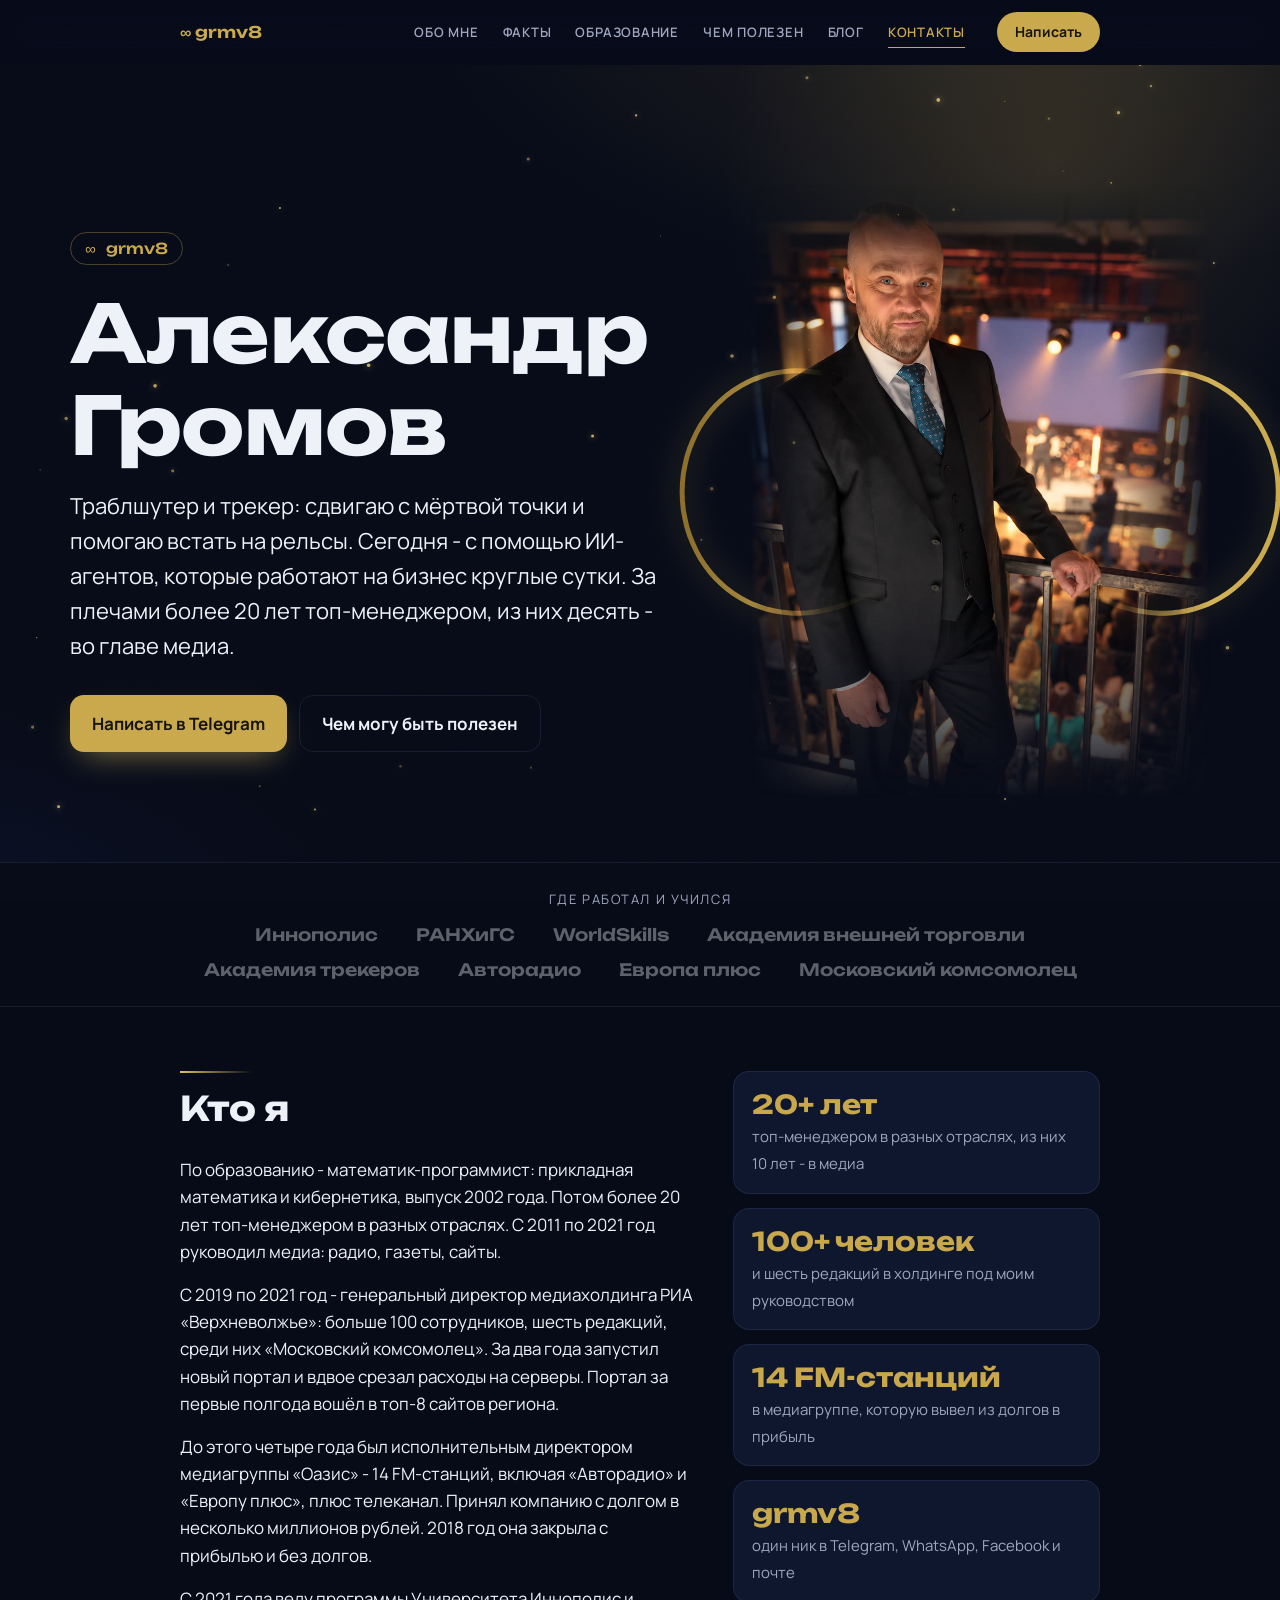
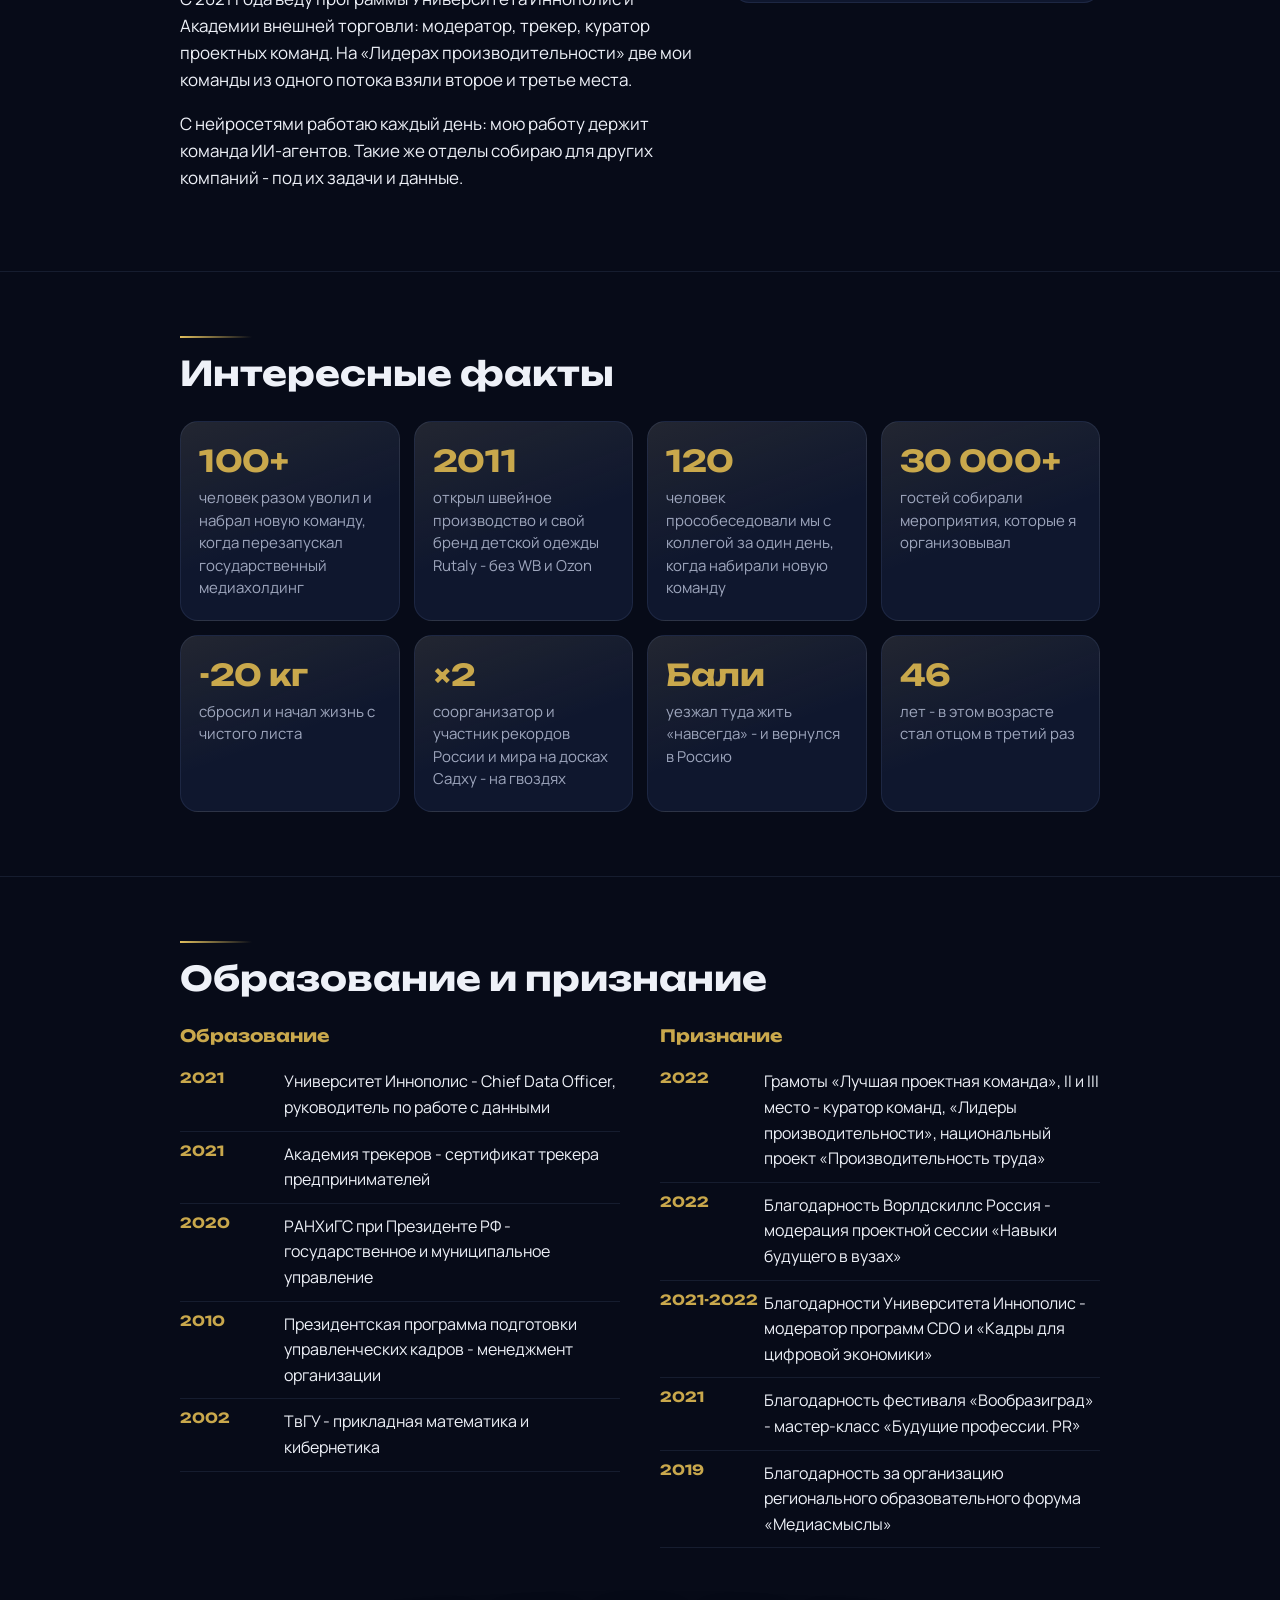
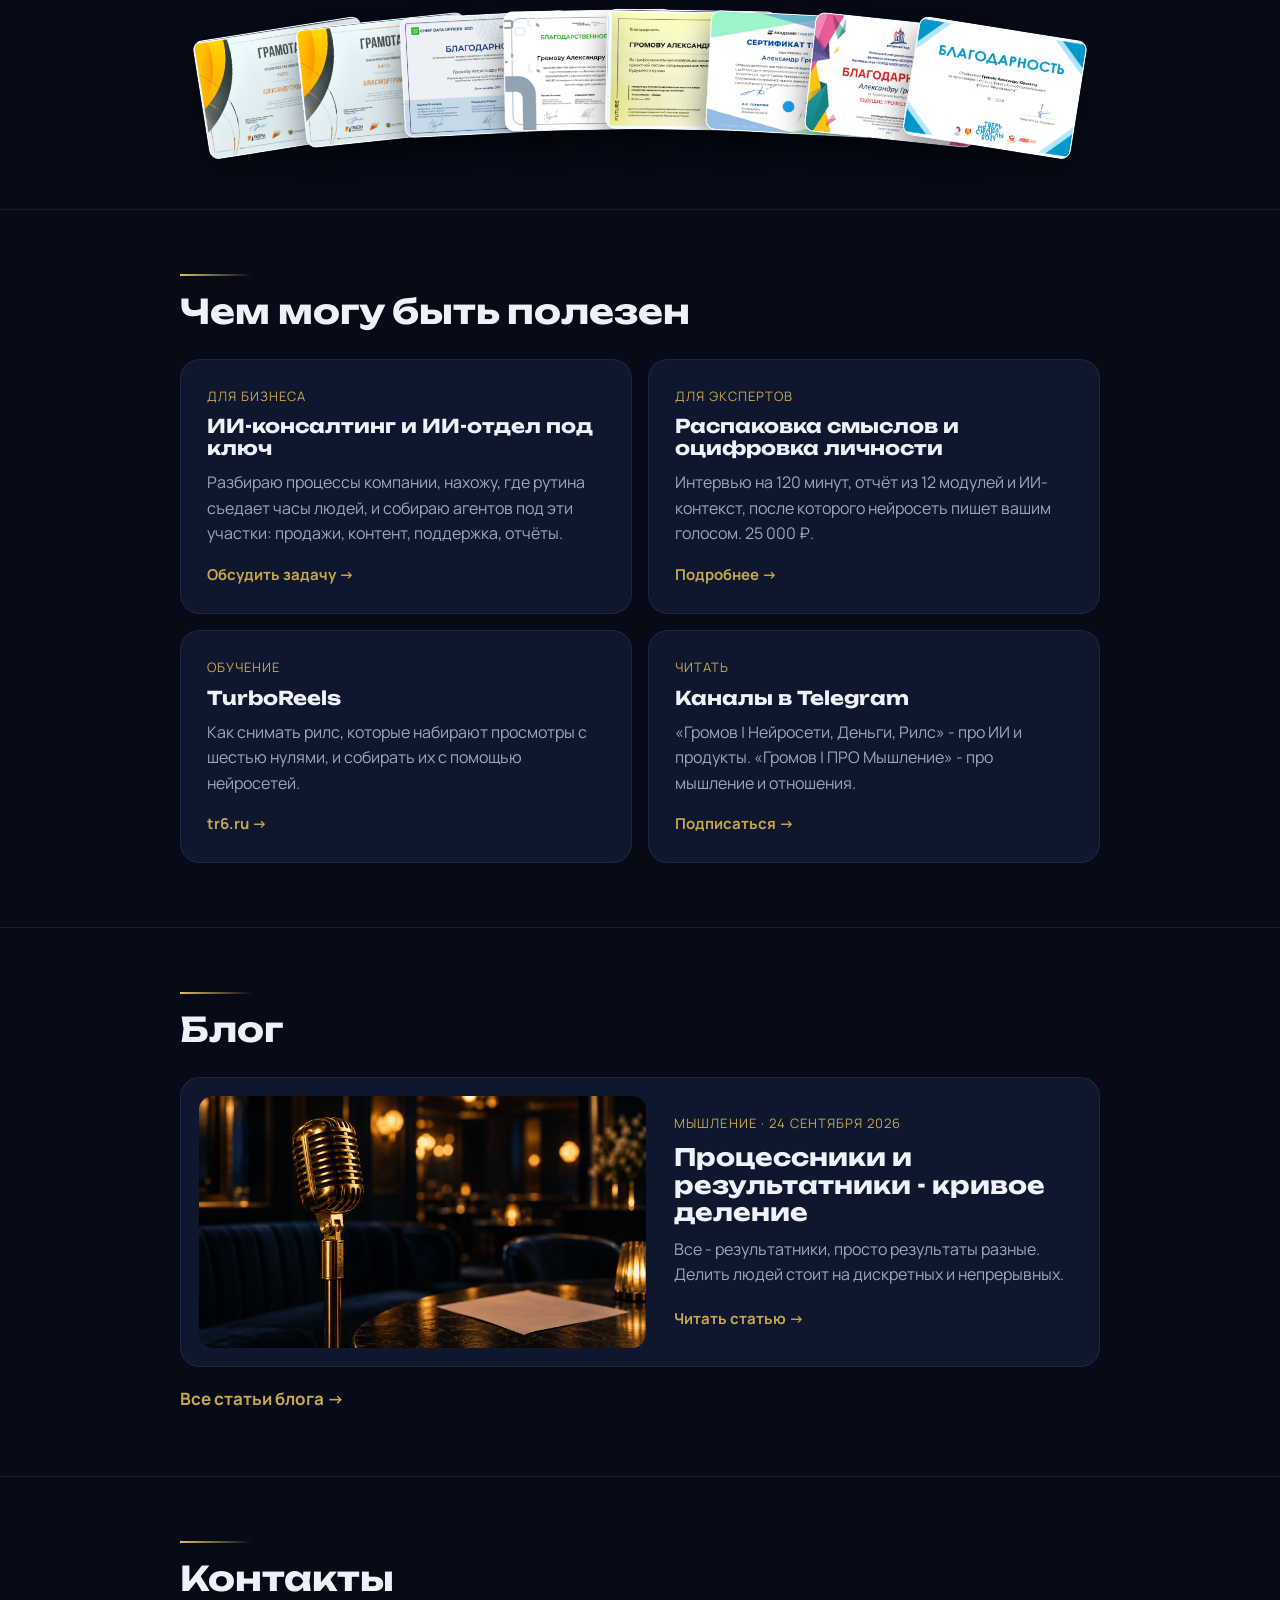
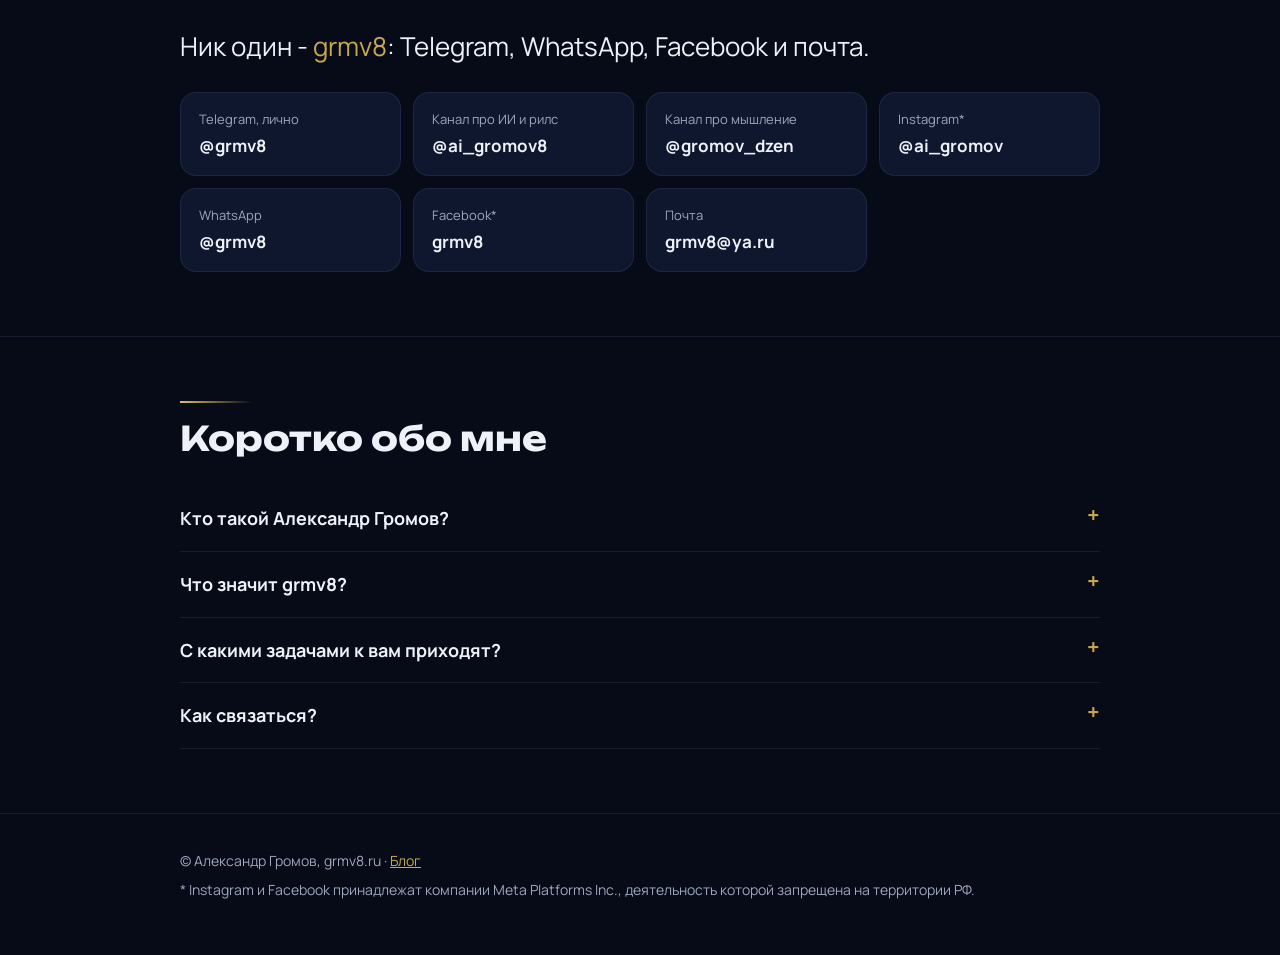
==== index.html @ 82ba5307 "Блог: статья датирована публикацией на сайте (24.09.2026), оригинал из Facebook 02.02.2022 - сноской" ====
<!DOCTYPE html>
<html lang="ru">
<head>
<meta charset="UTF-8">
<meta name="viewport" content="width=device-width, initial-scale=1, viewport-fit=cover">
<title>Александр Громов (grmv8) - внедрение ИИ в бизнес, нейросети, рилс</title>
<meta name="description" content="Александр Громов, ник grmv8 в Telegram, WhatsApp и Facebook. Экс-гендиректор медиахолдинга, более 20 лет топ-менеджером, сейчас внедряет ИИ-отделы в бизнес и учит экспертов продавать через нейросети и рилс.">
<link rel="canonical" href="https://grmv8.ru/">
<meta name="robots" content="index, follow">

<meta property="og:type" content="profile">
<meta property="og:url" content="https://grmv8.ru/">
<meta property="og:title" content="Александр Громов - grmv8">
<meta property="og:description" content="Внедряю ИИ в бизнес. Более 20 лет топ-менеджером, 10 лет во главе медиа. Ник grmv8 - в Telegram, WhatsApp и Facebook.">
<meta property="og:image" content="https://grmv8.ru/og.png">
<meta property="og:image:width" content="1200">
<meta property="og:image:height" content="630">
<meta property="og:locale" content="ru_RU">
<meta property="profile:first_name" content="Александр">
<meta property="profile:last_name" content="Громов">
<meta property="profile:username" content="grmv8">
<meta name="twitter:card" content="summary_large_image">

<link rel="icon" type="image/svg+xml" href="data:image/svg+xml;charset=utf-8,%3Csvg xmlns='http://www.w3.org/2000/svg' viewBox='0 0 100 100'%3E%3Cstyle%3E@keyframes rot { 0%25, 20%25 { transform: rotate(0deg); } 40%25, 70%25 { transform: rotate(90deg); } 90%25, 100%25 { transform: rotate(0deg); } } .sym { font-family: sans-serif; font-size: 80px; font-weight: bold; fill: %23c9a84c; transform-origin: 50px 50px; animation: rot 4s infinite ease-in-out; }%3C/style%3E%3Crect width='100' height='100' fill='%230b1224' rx='20'/%3E%3Ctext x='50' y='76' text-anchor='middle' class='sym'%3E∞%3C/text%3E%3C/svg%3E">

<link rel="preconnect" href="https://fonts.googleapis.com">
<link rel="preconnect" href="https://fonts.gstatic.com" crossorigin>
<link href="https://fonts.googleapis.com/css2?family=Manrope:wght@400;500;700&family=Unbounded:wght@500;700&display=swap" rel="stylesheet">

<script type="application/ld+json">
{
  "@context": "https://schema.org",
  "@graph": [
    {
      "@type": "Person",
      "@id": "https://grmv8.ru/#person",
      "name": "Александр Громов",
      "givenName": "Александр",
      "familyName": "Громов",
      "additionalName": "Юрьевич",
      "alternateName": ["grmv8", "Громов Александр Юрьевич"],
      "url": "https://grmv8.ru/",
      "image": "https://grmv8.ru/photo.jpg",
      "email": "mailto:grmv8@ya.ru",
      "jobTitle": "Траблшутер, трекер, консультант по внедрению ИИ в бизнес",
      "description": "Бывший генеральный директор медиахолдинга РИА «Верхневолжье», более 20 лет топ-менеджером, с 2011 по 2021 год руководил медиа. Внедряет ИИ-отделы в бизнес, учит экспертов продавать через нейросети и рилс.",
      "alumniOf": [
        {"@type": "CollegeOrUniversity", "name": "ТвГУ"},
        {"@type": "CollegeOrUniversity", "name": "РАНХиГС при Президенте РФ"},
        {"@type": "CollegeOrUniversity", "name": "Университет Иннополис"}
      ],
      "award": [
        "Лучшая проектная команда, II место, «Лидеры производительности», 2022",
        "Лучшая проектная команда, III место, «Лидеры производительности», 2022",
        "Благодарности Университета Иннополис, CDO и «Кадры для цифровой экономики», 2021-2022",
        "Благодарность Ворлдскиллс Россия, 2022"
      ],
      "knowsAbout": ["искусственный интеллект", "ИИ-агенты", "внедрение ИИ в бизнес", "маркетинг", "рилс", "монетизация медиа", "профайлинг"],
      "sameAs": [
        "https://t.me/grmv8",
        "https://wa.me/qr/2PC434GC3PRFO1",
        "https://www.facebook.com/grmv8",
        "https://t.me/ai_gromov8",
        "https://t.me/gromov_dzen",
        "https://www.instagram.com/ai_gromov/",
        "https://tr6.ru/"
      ]
    },
    {
      "@type": "WebSite",
      "@id": "https://grmv8.ru/#site",
      "url": "https://grmv8.ru/",
      "name": "grmv8 - Александр Громов",
      "inLanguage": "ru",
      "publisher": {"@id": "https://grmv8.ru/#person"}
    },
    {
      "@type": "FAQPage",
      "mainEntity": [
        {
          "@type": "Question",
          "name": "Кто такой Александр Громов?",
          "acceptedAnswer": {
            "@type": "Answer",
            "text": "Александр Юрьевич Громов - математик-программист и управленец. В 2019-2021 годах генеральный директор медиахолдинга РИА «Верхневолжье» (более 100 сотрудников, шесть редакций, включая «Московский комсомолец»), до этого исполнительный директор медиагруппы «Оазис» (14 FM-станций). С 2021 года ведёт программы Университета Иннополис и Академии внешней торговли. Сейчас внедряет ИИ в бизнес."
          }
        },
        {
          "@type": "Question",
          "name": "Что значит grmv8?",
          "acceptedAnswer": {
            "@type": "Answer",
            "text": "Это мой ник: «Громов» без гласных и восьмёрка. Положите её набок - получится знак бесконечности. Под этим ником я в Telegram, WhatsApp и Facebook*, почта - grmv8@ya.ru."
          }
        },
        {
          "@type": "Question",
          "name": "С какими задачами к вам приходят?",
          "acceptedAnswer": {
            "@type": "Answer",
            "text": "Бизнес - когда нужно снять рутину с людей: ответы клиентам, контент, отчёты, первичные продажи. Эксперты - когда нужно понять, что и кому продавать, и научить нейросеть писать их голосом."
          }
        },
        {
          "@type": "Question",
          "name": "Как связаться?",
          "acceptedAnswer": {
            "@type": "Answer",
            "text": "Проще всего написать в Telegram: t.me/grmv8."
          }
        }
      ]
    }
  ]
}
</script>

<style>
:root{
  --ink:#070b18; --ink2:#0b1224; --card:#0f172e; --line:rgba(150,170,230,.11);
  --gold:#c9a84c; --gold2:#e0bf5e; --text:#eef1f8; --muted:#9ea6bd;
}
*{box-sizing:border-box}
html{scroll-behavior:smooth}
body{margin:0;background:var(--ink);color:var(--text);font:400 17px/1.6 Manrope,system-ui,sans-serif;-webkit-font-smoothing:antialiased}
a{color:inherit}
.wrap{max-width:960px;margin:0 auto;padding:0 20px}
h1,h2,h3{font-family:Unbounded,Manrope,sans-serif;font-weight:700;line-height:1.15;margin:0}
.muted{color:var(--muted)}
.gold{color:var(--gold)}

/* hero */
.hero{padding:clamp(56px,10vw,120px) 0 64px;background:radial-gradient(1000px 500px at 80% -10%,rgba(201,168,76,.14),transparent 60%),radial-gradient(800px 400px at -10% 110%,rgba(50,80,200,.10),transparent 60%)}
.nick{display:inline-flex;align-items:center;gap:10px;font:500 15px Unbounded,sans-serif;color:var(--gold);border:1px solid rgba(201,168,76,.35);border-radius:999px;padding:6px 14px}
.nick .inf{display:inline-block;animation:rot 5s infinite ease-in-out}
@keyframes rot{0%,25%{transform:rotate(0)}45%,75%{transform:rotate(90deg)}95%,100%{transform:rotate(0)}}
.who{display:flex;align-items:center;gap:28px;margin:22px 0 18px}
.who img{width:132px;height:132px;border-radius:50%;object-fit:cover;border:3px solid rgba(201,168,76,.55);flex:none}
.who h1{margin:0!important}
@media (max-width:720px){.who{gap:16px}.who img{width:84px;height:84px}}
.hero h1{font-size:clamp(40px,7vw,80px);margin:22px 0 18px;letter-spacing:-.01em}
.lead{font-size:clamp(18px,2.4vw,22px);max-width:640px;margin:0 0 30px}
.btns{display:flex;flex-wrap:wrap;gap:12px}
.btn{display:inline-flex;align-items:center;gap:8px;padding:14px 22px;border-radius:14px;font-weight:700;text-decoration:none;transition:.2s}
.btn-gold{background:var(--gold);color:#16130a}
.btn-gold:hover{background:var(--gold2)}
.btn-line{border:1px solid var(--line);color:var(--text)}
.btn-line:hover{border-color:var(--gold);color:var(--gold)}

section{padding:64px 0;border-top:1px solid var(--line)}
section h2{font-size:clamp(24px,3.6vw,34px);margin-bottom:28px}

/* bio */
.bio{display:grid;grid-template-columns:1.4fr 1fr;gap:40px;align-items:start}
.bio p{margin:0 0 16px}
.facts{list-style:none;margin:0;padding:0;display:grid;gap:14px}
.facts li{background:var(--card);border:1px solid var(--line);border-radius:16px;padding:16px 18px}
.facts i{font-style:normal}
.facts b{display:block;font:700 26px Unbounded,sans-serif;color:var(--gold);margin-bottom:2px}
.facts span{color:var(--muted);font-size:15px}

/* directions */
.grid{display:grid;grid-template-columns:repeat(2,1fr);gap:16px}
.card{display:flex;flex-direction:column;background:var(--card);border:1px solid var(--line);border-radius:20px;padding:26px;text-decoration:none;transition:.2s}
a.card:hover{border-color:rgba(201,168,76,.55);transform:translateY(-2px)}
.card h3{font-size:19px;margin-bottom:10px}
.card p{margin:0 0 16px;color:var(--muted);font-size:16px}
.card .go{margin-top:auto;color:var(--gold);font-weight:700;font-size:15px}
.tag{font-size:13px;color:var(--gold);text-transform:uppercase;letter-spacing:.08em;margin-bottom:10px}

/* fun facts */
.fgrid{display:grid;grid-template-columns:repeat(4,1fr);gap:14px}
.fact{background:linear-gradient(160deg,rgba(201,168,76,.10),rgba(201,168,76,0) 55%),var(--card);border:1px solid var(--line);border-radius:18px;padding:20px 18px;transition:.25s}
.fact:hover{border-color:rgba(201,168,76,.55);transform:translateY(-3px)}
.fact b{display:block;font:700 30px Unbounded,sans-serif;color:var(--gold);margin-bottom:8px;letter-spacing:-.01em}
.fact i{font-style:normal}
.fact p{margin:0;color:var(--muted);font-size:15px;line-height:1.5}
@media (max-width:980px){.fgrid{grid-template-columns:repeat(2,1fr)}}
@media (max-width:480px){.fgrid{grid-template-columns:1fr}}

/* education */
.edu{display:grid;grid-template-columns:1fr 1fr;gap:40px}
.sub{font-size:17px;color:var(--gold);margin-bottom:14px}
.timeline{list-style:none;margin:0;padding:0}
.timeline li{padding:10px 0 10px 104px;position:relative;border-bottom:1px solid var(--line);font-size:16px}
.timeline b{position:absolute;left:0;top:10px;color:var(--gold);font:700 14px Unbounded,sans-serif}
.certs{display:grid;grid-template-columns:repeat(4,1fr);gap:12px;margin-top:36px}
.certs img{width:100%;aspect-ratio:1.414;object-fit:cover;border-radius:10px;border:1px solid var(--line);display:block;background:#fff;transition:.2s}
.certs a:hover img{border-color:var(--gold);transform:translateY(-2px)}
@media (max-width:720px){.edu{grid-template-columns:1fr;gap:28px}.certs{grid-template-columns:repeat(2,1fr)}}

/* blog teaser */
.post-teaser{display:grid!important;grid-template-columns:minmax(0,1.1fr) 1fr;gap:28px;align-items:center;padding:18px!important}
.post-teaser img{width:100%;height:auto;aspect-ratio:16/9;object-fit:cover;border-radius:14px;display:block}
.post-teaser h3{font-size:clamp(19px,2.4vw,24px)}
.blog-all{margin:18px 0 0}
.blog-all a{color:var(--gold);font-weight:700;text-decoration:none}
@media (max-width:720px){.post-teaser{grid-template-columns:1fr;gap:16px}}

/* contacts */
.contacts{display:grid;grid-template-columns:repeat(auto-fit,minmax(210px,1fr));gap:12px}
.contact{display:flex;flex-direction:column;gap:2px;background:var(--card);border:1px solid var(--line);border-radius:16px;padding:16px 18px;text-decoration:none;transition:.2s}
.contact:hover{border-color:var(--gold)}
.contact small{color:var(--muted);font-size:13px}
.contact strong{font-size:17px}
.one-nick{font-size:clamp(20px,3vw,26px);margin:0 0 24px}

/* faq */
details{border-bottom:1px solid var(--line);padding:18px 0}
summary{cursor:pointer;font-weight:700;font-size:18px;list-style:none}
summary::-webkit-details-marker{display:none}
summary::after{content:"+";float:right;color:var(--gold);font-size:22px;line-height:1}
details[open] summary::after{content:"-"}
details p{margin:12px 0 0;color:var(--muted)}

footer{padding:36px 0 48px;border-top:1px solid var(--line);color:var(--muted);font-size:14px}
footer p{margin:0 0 6px}

@media (max-width:720px){
  .bio,.grid{grid-template-columns:1fr}
  body{font-size:16px}
}

/* hero sign */
.hero{position:relative;overflow:hidden}
.hero .wrap{position:relative;z-index:1}
.hero-grid{max-width:1180px;display:grid;grid-template-columns:1fr minmax(0,460px);gap:40px;align-items:center}
.pic{position:relative}
.pic img{position:relative;z-index:1;display:block;width:100%;height:auto;-webkit-mask-image:linear-gradient(to right,transparent 0,#000 16%,#000 80%,transparent 100%),linear-gradient(to bottom,transparent 0,#000 16%,#000 66%,transparent 100%);-webkit-mask-composite:source-in;mask-image:linear-gradient(to right,transparent 0,#000 16%,#000 80%,transparent 100%),linear-gradient(to bottom,transparent 0,#000 16%,#000 66%,transparent 100%);mask-composite:intersect}
.sign{position:absolute;left:-22%;top:50%;transform:translateY(-50%);width:144%;z-index:0;pointer-events:none}
.sign .base{fill:none;stroke:rgba(201,168,76,.12);stroke-width:2}
.sign .draw{fill:none;stroke:url(#g);stroke-width:3;stroke-linecap:round;stroke-dasharray:1;stroke-dashoffset:1;animation:draw 3.2s .3s cubic-bezier(.6,0,.2,1) forwards;filter:drop-shadow(0 0 10px rgba(224,191,94,.45))}
.sign .dot{fill:#fff3c4;filter:drop-shadow(0 0 8px #e0bf5e)}
@keyframes draw{to{stroke-dashoffset:0}}
.hero .lead,.who{max-width:600px}
@media (max-width:980px){.hero-grid{grid-template-columns:1fr}.pic{order:-1;max-width:420px;width:100%;margin:0 auto -30px}.sign{left:-8%;width:116%}}

/* organisations strip */
.orgs{border-top:1px solid var(--line);padding:26px 0}
.orgs .wrap{display:flex;flex-wrap:wrap;align-items:center;justify-content:center;gap:14px 38px}
.orgs small{width:100%;text-align:center;color:var(--muted);font-size:13px;letter-spacing:.12em;text-transform:uppercase}
.orgs span{font:600 clamp(14px,1.8vw,17px) Unbounded,sans-serif;color:rgba(236,236,242,.38);transition:.3s;white-space:nowrap}
.orgs span:hover{color:var(--gold)}

/* reveal on scroll */
.rv{opacity:0;transform:translateY(24px);transition:opacity .8s ease,transform .8s ease}
.rv.on{opacity:1;transform:none}

/* certificates fan */
.certs{display:flex!important;justify-content:center;padding:30px 0 10px;flex-wrap:nowrap}
.certs a{flex:0 0 170px;margin-left:-80px;transform:rotate(var(--rot)) translateY(var(--dy));transition:transform .35s ease,margin .35s ease;box-shadow:0 14px 30px rgba(0,0,0,.45);border-radius:10px;position:relative}
.certs a:first-child{margin-left:0}
.certs:hover a{margin-left:-60px}
.certs:hover a:first-child{margin-left:0}
.certs a:hover{transform:rotate(0) translateY(-18px) scale(1.12);z-index:5}
.certs a:hover img{transform:none}
@media (max-width:980px){.certs{flex-wrap:wrap!important;gap:12px}.certs a,.certs a:first-child,.certs:hover a{flex:0 0 calc(50% - 6px);margin:0;transform:none}}
.lb{position:fixed;inset:0;background:rgba(4,6,14,.92);display:flex;align-items:center;justify-content:center;z-index:50;padding:20px;cursor:zoom-out}
.lb img{max-width:100%;max-height:90vh;border-radius:8px;box-shadow:0 20px 60px rgba(0,0,0,.6)}

@media (prefers-reduced-motion:reduce){.sign .draw{animation:none;stroke-dashoffset:0}.rv{opacity:1;transform:none;transition:none}.sign .dot{display:none}}
/* top navigation */
.topbar{position:sticky;top:0;z-index:50;background:rgba(7,11,24,.72);backdrop-filter:blur(14px) saturate(140%);-webkit-backdrop-filter:blur(14px) saturate(140%);border-bottom:1px solid transparent;transition:background .3s,border-color .3s}
.topbar.solid{background:rgba(7,11,24,.9);border-bottom-color:var(--line)}
.topbar .wrap{display:flex;align-items:center;gap:22px;min-height:64px}
.tlogo{font:600 16px Unbounded,sans-serif;color:var(--gold);text-decoration:none;white-space:nowrap}
.tlogo span{display:inline-block;transition:transform .6s}
.tlogo:hover span{transform:rotate(180deg)}
.tnav{display:flex;gap:4px;margin-left:auto}
.tnav a{position:relative;padding:8px 10px;font-size:13px;font-weight:600;letter-spacing:.06em;text-transform:uppercase;text-decoration:none;color:var(--muted);transition:color .2s}
.tnav a::after{content:"";position:absolute;left:10px;right:10px;bottom:2px;height:1px;background:var(--gold);transform:scaleX(0);transform-origin:0 50%;transition:transform .35s}
.tnav a:hover,.tnav a.on{color:var(--gold)}
.tnav a:hover::after,.tnav a.on::after{transform:scaleX(1)}
.tcta{padding:9px 18px;border-radius:999px;background:var(--gold);color:#16130a;font-weight:700;font-size:14px;text-decoration:none;white-space:nowrap;transition:background .2s}
.tcta:hover{background:var(--gold2)}
.burger{display:none;width:44px;height:44px;margin-right:-10px;border:0;background:none;cursor:pointer;padding:12px 10px;flex-direction:column;justify-content:space-between}
.burger i{display:block;height:2px;border-radius:2px;background:var(--text);transition:transform .3s,opacity .3s}
.topbar.open .burger i:nth-child(1){transform:translateY(8px) rotate(45deg)}
.topbar.open .burger i:nth-child(2){opacity:0}
.topbar.open .burger i:nth-child(3){transform:translateY(-8px) rotate(-45deg)}
@media (max-width:1000px){
  .burger{display:flex}
  .tcta{margin-left:auto}
  .tnav{position:absolute;top:100%;left:0;right:0;flex-direction:column;gap:0;margin:0;padding:8px 20px 18px;background:rgba(7,11,24,.97);border-bottom:1px solid var(--line);opacity:0;visibility:hidden;transform:translateY(-8px);transition:opacity .25s,transform .25s,visibility .25s}
  .topbar.open .tnav{opacity:1;visibility:visible;transform:none}
  .tnav a{padding:14px 0;font-size:14px;border-bottom:1px solid var(--line)}
  .tnav a:last-child{border-bottom:0}
  .tnav a::after{display:none}
}
section[id]{scroll-margin-top:72px}

/* premium effects */
.prog{position:fixed;top:0;left:0;right:0;height:2px;z-index:70;background:linear-gradient(90deg,#8a6d2a,#f0d27a,#c9a84c);transform-origin:0 50%;transform:scaleX(0);box-shadow:0 0 12px rgba(240,210,122,.6);pointer-events:none}
body::after{content:"";position:fixed;inset:0;z-index:60;pointer-events:none;opacity:.07;mix-blend-mode:overlay;background:url("data:image/svg+xml;utf8,<svg xmlns='http://www.w3.org/2000/svg' width='180' height='180'><filter id='n'><feTurbulence type='fractalNoise' baseFrequency='.85' numOctaves='3' stitchTiles='stitch'/></filter><rect width='100%' height='100%' filter='url(%23n)'/></svg>")}
.hero::before{content:"";position:absolute;width:760px;height:760px;right:-12%;top:-35%;background:radial-gradient(circle,rgba(201,168,76,.16),transparent 62%);animation:drift 18s ease-in-out infinite alternate;pointer-events:none}
@keyframes drift{to{transform:translate(-140px,90px) scale(1.15)}}
.dust{position:absolute;inset:0;width:100%;height:100%;z-index:0;pointer-events:none}
.pic{transition:transform .8s cubic-bezier(.2,.7,.2,1)}
.hero h1.shine{background:linear-gradient(100deg,#eef1f8 0%,#eef1f8 42%,#f6e3a1 50%,#eef1f8 58%,#eef1f8 100%);background-size:250% 100%;background-position:100% 0;-webkit-background-clip:text;background-clip:text;color:transparent;animation:shine 8s 1.5s ease-in-out infinite}
@keyframes shine{0%{background-position:100% 0}30%,100%{background-position:0 0}}
.btn-gold{position:relative;overflow:hidden;box-shadow:0 12px 32px -12px rgba(224,191,94,.6)}
.btn-gold::after{content:"";position:absolute;top:0;left:-60%;width:40%;height:100%;background:linear-gradient(100deg,transparent,rgba(255,255,255,.55),transparent);transform:skewX(-20deg);animation:sweep 5s 2.5s infinite;pointer-events:none}
@keyframes sweep{0%{left:-60%}28%,100%{left:130%}}
section h2::before{content:"";display:block;width:0;height:2px;margin-bottom:16px;background:linear-gradient(90deg,var(--gold2),rgba(201,168,76,0));transition:width 1.3s cubic-bezier(.6,0,.2,1) .15s}
section.seen h2::before{width:72px}
.spot{position:relative;isolation:isolate}
.spot::before,.spot::after{content:"";position:absolute;border-radius:inherit;opacity:0;transition:opacity .35s;pointer-events:none}
.spot::before{inset:0;z-index:-1;background:radial-gradient(380px circle at var(--mx,50%) var(--my,50%),rgba(224,191,94,.13),transparent 45%)}
.spot::after{inset:-1px;padding:1px;background:radial-gradient(240px circle at var(--mx,50%) var(--my,50%),rgba(240,210,122,.95),transparent 55%);-webkit-mask:linear-gradient(#000 0 0) content-box,linear-gradient(#000 0 0);-webkit-mask-composite:xor;mask:linear-gradient(#000 0 0) content-box exclude,linear-gradient(#000 0 0)}
.spot:hover::before,.spot:hover::after{opacity:1}
@media (prefers-reduced-motion:reduce){.hero::before,.hero h1.shine,.btn-gold::after{animation:none}.hero h1.shine{color:var(--text);background:none}.btn-gold::after{display:none}section h2::before{width:72px;transition:none}.dust{display:none}}
</style>
</head>
<body>

<div class="prog" aria-hidden="true"></div>
<div class="topbar">
  <div class="wrap">
    <a class="tlogo" href="/"><span>∞</span> grmv8</a>
    <nav class="tnav" id="tnav">
      <a href="#kto">Обо мне</a>
      <a href="#fakty">Факты</a>
      <a href="#obrazovanie">Образование</a>
      <a href="#napravleniya">Чем полезен</a>
      <a href="/blog/">Блог</a>
      <a href="#kontakty">Контакты</a>
    </nav>
    <a class="tcta" href="https://t.me/grmv8">Написать</a>
    <button class="burger" type="button" aria-label="Меню" aria-controls="tnav" aria-expanded="false"><i></i><i></i><i></i></button>
  </div>
</div>
<header class="hero">
  <canvas class="dust" aria-hidden="true"></canvas>
  <div class="wrap hero-grid">
   <div>
    <span class="nick"><span class="inf">∞</span> grmv8</span>
    <h1 class="shine">Александр Громов</h1>
    <p class="lead">Траблшутер и трекер: сдвигаю с мёртвой точки и помогаю встать на рельсы. Сегодня - с помощью ИИ-агентов, которые работают на бизнес круглые сутки. За плечами более 20 лет топ-менеджером, из них десять - во главе медиа.</p>
    <div class="btns">
      <a class="btn btn-gold" href="https://t.me/grmv8">Написать в Telegram</a>
      <a class="btn btn-line" href="#napravleniya">Чем могу быть полезен</a>
    </div>
   </div>
   <div class="pic">
    <img src="img/portrait.jpg" alt="Александр Громов" width="900" height="1200">
    <svg class="sign" viewBox="0 0 400 220" aria-hidden="true">
    <defs><linearGradient id="g" x1="0" x2="1"><stop offset="0" stop-color="#8a6d2a"/><stop offset=".5" stop-color="#f0d27a"/><stop offset="1" stop-color="#c9a84c"/></linearGradient></defs>
    <path class="base" d="M380.0,110.0 L379.8,115.4 L379.3,120.8 L378.3,126.1 L377.1,131.3 L375.5,136.3 L373.5,141.2 L371.3,145.9 L368.8,150.4 L366.0,154.6 L363.0,158.5 L359.7,162.2 L356.3,165.5 L352.7,168.6 L348.9,171.4 L345.1,173.8 L341.1,176.0 L337.1,177.9 L333.0,179.4 L328.9,180.7 L324.7,181.7 L320.6,182.4 L316.4,182.9 L312.3,183.2 L308.2,183.2 L304.2,182.9 L300.2,182.5 L296.3,181.9 L292.4,181.1 L288.6,180.1 L284.9,179.0 L281.2,177.7 L277.6,176.3 L274.1,174.8 L270.6,173.1 L267.2,171.4 L263.9,169.5 L260.7,167.5 L257.6,165.5 L254.5,163.4 L251.4,161.2 L248.5,159.0 L245.6,156.7 L242.7,154.3 L239.9,151.9 L237.2,149.5 L234.5,147.0 L231.8,144.5 L229.2,141.9 L226.6,139.4 L224.1,136.8 L221.6,134.2 L219.1,131.5 L216.7,128.9 L214.3,126.2 L211.8,123.5 L209.5,120.8 L207.1,118.1 L204.7,115.4 L202.4,112.7 L200.0,110.0 L197.6,107.3 L195.3,104.6 L192.9,101.9 L190.5,99.2 L188.2,96.5 L185.7,93.8 L183.3,91.1 L180.9,88.5 L178.4,85.8 L175.9,83.2 L173.4,80.6 L170.8,78.1 L168.2,75.5 L165.5,73.0 L162.8,70.5 L160.1,68.1 L157.3,65.7 L154.4,63.3 L151.5,61.0 L148.6,58.8 L145.5,56.6 L142.4,54.5 L139.3,52.5 L136.1,50.5 L132.8,48.6 L129.4,46.9 L125.9,45.2 L122.4,43.7 L118.8,42.3 L115.1,41.0 L111.4,39.9 L107.6,38.9 L103.7,38.1 L99.8,37.5 L95.8,37.1 L91.8,36.8 L87.7,36.8 L83.6,37.1 L79.4,37.6 L75.3,38.3 L71.1,39.3 L67.0,40.6 L62.9,42.1 L58.9,44.0 L54.9,46.2 L51.1,48.6 L47.3,51.4 L43.7,54.5 L40.3,57.8 L37.0,61.5 L34.0,65.4 L31.2,69.6 L28.7,74.1 L26.5,78.8 L24.5,83.7 L22.9,88.7 L21.7,93.9 L20.7,99.2 L20.2,104.6 L20.0,110.0 L20.2,115.4 L20.7,120.8 L21.7,126.1 L22.9,131.3 L24.5,136.3 L26.5,141.2 L28.7,145.9 L31.2,150.4 L34.0,154.6 L37.0,158.5 L40.3,162.2 L43.7,165.5 L47.3,168.6 L51.1,171.4 L54.9,173.8 L58.9,176.0 L62.9,177.9 L67.0,179.4 L71.1,180.7 L75.3,181.7 L79.4,182.4 L83.6,182.9 L87.7,183.2 L91.8,183.2 L95.8,182.9 L99.8,182.5 L103.7,181.9 L107.6,181.1 L111.4,180.1 L115.1,179.0 L118.8,177.7 L122.4,176.3 L125.9,174.8 L129.4,173.1 L132.8,171.4 L136.1,169.5 L139.3,167.5 L142.4,165.5 L145.5,163.4 L148.6,161.2 L151.5,159.0 L154.4,156.7 L157.3,154.3 L160.1,151.9 L162.8,149.5 L165.5,147.0 L168.2,144.5 L170.8,141.9 L173.4,139.4 L175.9,136.8 L178.4,134.2 L180.9,131.5 L183.3,128.9 L185.7,126.2 L188.2,123.5 L190.5,120.8 L192.9,118.1 L195.3,115.4 L197.6,112.7 L200.0,110.0 L202.4,107.3 L204.7,104.6 L207.1,101.9 L209.5,99.2 L211.8,96.5 L214.3,93.8 L216.7,91.1 L219.1,88.5 L221.6,85.8 L224.1,83.2 L226.6,80.6 L229.2,78.1 L231.8,75.5 L234.5,73.0 L237.2,70.5 L239.9,68.1 L242.7,65.7 L245.6,63.3 L248.5,61.0 L251.4,58.8 L254.5,56.6 L257.6,54.5 L260.7,52.5 L263.9,50.5 L267.2,48.6 L270.6,46.9 L274.1,45.2 L277.6,43.7 L281.2,42.3 L284.9,41.0 L288.6,39.9 L292.4,38.9 L296.3,38.1 L300.2,37.5 L304.2,37.1 L308.2,36.8 L312.3,36.8 L316.4,37.1 L320.6,37.6 L324.7,38.3 L328.9,39.3 L333.0,40.6 L337.1,42.1 L341.1,44.0 L345.1,46.2 L348.9,48.6 L352.7,51.4 L356.3,54.5 L359.7,57.8 L363.0,61.5 L366.0,65.4 L368.8,69.6 L371.3,74.1 L373.5,78.8 L375.5,83.7 L377.1,88.7 L378.3,93.9 L379.3,99.2 L379.8,104.6 L380.0,110.0Z"/>
    <path class="draw" pathLength="1" d="M380.0,110.0 L379.8,115.4 L379.3,120.8 L378.3,126.1 L377.1,131.3 L375.5,136.3 L373.5,141.2 L371.3,145.9 L368.8,150.4 L366.0,154.6 L363.0,158.5 L359.7,162.2 L356.3,165.5 L352.7,168.6 L348.9,171.4 L345.1,173.8 L341.1,176.0 L337.1,177.9 L333.0,179.4 L328.9,180.7 L324.7,181.7 L320.6,182.4 L316.4,182.9 L312.3,183.2 L308.2,183.2 L304.2,182.9 L300.2,182.5 L296.3,181.9 L292.4,181.1 L288.6,180.1 L284.9,179.0 L281.2,177.7 L277.6,176.3 L274.1,174.8 L270.6,173.1 L267.2,171.4 L263.9,169.5 L260.7,167.5 L257.6,165.5 L254.5,163.4 L251.4,161.2 L248.5,159.0 L245.6,156.7 L242.7,154.3 L239.9,151.9 L237.2,149.5 L234.5,147.0 L231.8,144.5 L229.2,141.9 L226.6,139.4 L224.1,136.8 L221.6,134.2 L219.1,131.5 L216.7,128.9 L214.3,126.2 L211.8,123.5 L209.5,120.8 L207.1,118.1 L204.7,115.4 L202.4,112.7 L200.0,110.0 L197.6,107.3 L195.3,104.6 L192.9,101.9 L190.5,99.2 L188.2,96.5 L185.7,93.8 L183.3,91.1 L180.9,88.5 L178.4,85.8 L175.9,83.2 L173.4,80.6 L170.8,78.1 L168.2,75.5 L165.5,73.0 L162.8,70.5 L160.1,68.1 L157.3,65.7 L154.4,63.3 L151.5,61.0 L148.6,58.8 L145.5,56.6 L142.4,54.5 L139.3,52.5 L136.1,50.5 L132.8,48.6 L129.4,46.9 L125.9,45.2 L122.4,43.7 L118.8,42.3 L115.1,41.0 L111.4,39.9 L107.6,38.9 L103.7,38.1 L99.8,37.5 L95.8,37.1 L91.8,36.8 L87.7,36.8 L83.6,37.1 L79.4,37.6 L75.3,38.3 L71.1,39.3 L67.0,40.6 L62.9,42.1 L58.9,44.0 L54.9,46.2 L51.1,48.6 L47.3,51.4 L43.7,54.5 L40.3,57.8 L37.0,61.5 L34.0,65.4 L31.2,69.6 L28.7,74.1 L26.5,78.8 L24.5,83.7 L22.9,88.7 L21.7,93.9 L20.7,99.2 L20.2,104.6 L20.0,110.0 L20.2,115.4 L20.7,120.8 L21.7,126.1 L22.9,131.3 L24.5,136.3 L26.5,141.2 L28.7,145.9 L31.2,150.4 L34.0,154.6 L37.0,158.5 L40.3,162.2 L43.7,165.5 L47.3,168.6 L51.1,171.4 L54.9,173.8 L58.9,176.0 L62.9,177.9 L67.0,179.4 L71.1,180.7 L75.3,181.7 L79.4,182.4 L83.6,182.9 L87.7,183.2 L91.8,183.2 L95.8,182.9 L99.8,182.5 L103.7,181.9 L107.6,181.1 L111.4,180.1 L115.1,179.0 L118.8,177.7 L122.4,176.3 L125.9,174.8 L129.4,173.1 L132.8,171.4 L136.1,169.5 L139.3,167.5 L142.4,165.5 L145.5,163.4 L148.6,161.2 L151.5,159.0 L154.4,156.7 L157.3,154.3 L160.1,151.9 L162.8,149.5 L165.5,147.0 L168.2,144.5 L170.8,141.9 L173.4,139.4 L175.9,136.8 L178.4,134.2 L180.9,131.5 L183.3,128.9 L185.7,126.2 L188.2,123.5 L190.5,120.8 L192.9,118.1 L195.3,115.4 L197.6,112.7 L200.0,110.0 L202.4,107.3 L204.7,104.6 L207.1,101.9 L209.5,99.2 L211.8,96.5 L214.3,93.8 L216.7,91.1 L219.1,88.5 L221.6,85.8 L224.1,83.2 L226.6,80.6 L229.2,78.1 L231.8,75.5 L234.5,73.0 L237.2,70.5 L239.9,68.1 L242.7,65.7 L245.6,63.3 L248.5,61.0 L251.4,58.8 L254.5,56.6 L257.6,54.5 L260.7,52.5 L263.9,50.5 L267.2,48.6 L270.6,46.9 L274.1,45.2 L277.6,43.7 L281.2,42.3 L284.9,41.0 L288.6,39.9 L292.4,38.9 L296.3,38.1 L300.2,37.5 L304.2,37.1 L308.2,36.8 L312.3,36.8 L316.4,37.1 L320.6,37.6 L324.7,38.3 L328.9,39.3 L333.0,40.6 L337.1,42.1 L341.1,44.0 L345.1,46.2 L348.9,48.6 L352.7,51.4 L356.3,54.5 L359.7,57.8 L363.0,61.5 L366.0,65.4 L368.8,69.6 L371.3,74.1 L373.5,78.8 L375.5,83.7 L377.1,88.7 L378.3,93.9 L379.3,99.2 L379.8,104.6 L380.0,110.0Z"/>
    <circle class="dot" r="4" opacity="0"><set attributeName="opacity" to="1" begin="3.5s"/><animateMotion dur="9s" begin="3.5s" repeatCount="indefinite" path="M380.0,110.0 L379.8,115.4 L379.3,120.8 L378.3,126.1 L377.1,131.3 L375.5,136.3 L373.5,141.2 L371.3,145.9 L368.8,150.4 L366.0,154.6 L363.0,158.5 L359.7,162.2 L356.3,165.5 L352.7,168.6 L348.9,171.4 L345.1,173.8 L341.1,176.0 L337.1,177.9 L333.0,179.4 L328.9,180.7 L324.7,181.7 L320.6,182.4 L316.4,182.9 L312.3,183.2 L308.2,183.2 L304.2,182.9 L300.2,182.5 L296.3,181.9 L292.4,181.1 L288.6,180.1 L284.9,179.0 L281.2,177.7 L277.6,176.3 L274.1,174.8 L270.6,173.1 L267.2,171.4 L263.9,169.5 L260.7,167.5 L257.6,165.5 L254.5,163.4 L251.4,161.2 L248.5,159.0 L245.6,156.7 L242.7,154.3 L239.9,151.9 L237.2,149.5 L234.5,147.0 L231.8,144.5 L229.2,141.9 L226.6,139.4 L224.1,136.8 L221.6,134.2 L219.1,131.5 L216.7,128.9 L214.3,126.2 L211.8,123.5 L209.5,120.8 L207.1,118.1 L204.7,115.4 L202.4,112.7 L200.0,110.0 L197.6,107.3 L195.3,104.6 L192.9,101.9 L190.5,99.2 L188.2,96.5 L185.7,93.8 L183.3,91.1 L180.9,88.5 L178.4,85.8 L175.9,83.2 L173.4,80.6 L170.8,78.1 L168.2,75.5 L165.5,73.0 L162.8,70.5 L160.1,68.1 L157.3,65.7 L154.4,63.3 L151.5,61.0 L148.6,58.8 L145.5,56.6 L142.4,54.5 L139.3,52.5 L136.1,50.5 L132.8,48.6 L129.4,46.9 L125.9,45.2 L122.4,43.7 L118.8,42.3 L115.1,41.0 L111.4,39.9 L107.6,38.9 L103.7,38.1 L99.8,37.5 L95.8,37.1 L91.8,36.8 L87.7,36.8 L83.6,37.1 L79.4,37.6 L75.3,38.3 L71.1,39.3 L67.0,40.6 L62.9,42.1 L58.9,44.0 L54.9,46.2 L51.1,48.6 L47.3,51.4 L43.7,54.5 L40.3,57.8 L37.0,61.5 L34.0,65.4 L31.2,69.6 L28.7,74.1 L26.5,78.8 L24.5,83.7 L22.9,88.7 L21.7,93.9 L20.7,99.2 L20.2,104.6 L20.0,110.0 L20.2,115.4 L20.7,120.8 L21.7,126.1 L22.9,131.3 L24.5,136.3 L26.5,141.2 L28.7,145.9 L31.2,150.4 L34.0,154.6 L37.0,158.5 L40.3,162.2 L43.7,165.5 L47.3,168.6 L51.1,171.4 L54.9,173.8 L58.9,176.0 L62.9,177.9 L67.0,179.4 L71.1,180.7 L75.3,181.7 L79.4,182.4 L83.6,182.9 L87.7,183.2 L91.8,183.2 L95.8,182.9 L99.8,182.5 L103.7,181.9 L107.6,181.1 L111.4,180.1 L115.1,179.0 L118.8,177.7 L122.4,176.3 L125.9,174.8 L129.4,173.1 L132.8,171.4 L136.1,169.5 L139.3,167.5 L142.4,165.5 L145.5,163.4 L148.6,161.2 L151.5,159.0 L154.4,156.7 L157.3,154.3 L160.1,151.9 L162.8,149.5 L165.5,147.0 L168.2,144.5 L170.8,141.9 L173.4,139.4 L175.9,136.8 L178.4,134.2 L180.9,131.5 L183.3,128.9 L185.7,126.2 L188.2,123.5 L190.5,120.8 L192.9,118.1 L195.3,115.4 L197.6,112.7 L200.0,110.0 L202.4,107.3 L204.7,104.6 L207.1,101.9 L209.5,99.2 L211.8,96.5 L214.3,93.8 L216.7,91.1 L219.1,88.5 L221.6,85.8 L224.1,83.2 L226.6,80.6 L229.2,78.1 L231.8,75.5 L234.5,73.0 L237.2,70.5 L239.9,68.1 L242.7,65.7 L245.6,63.3 L248.5,61.0 L251.4,58.8 L254.5,56.6 L257.6,54.5 L260.7,52.5 L263.9,50.5 L267.2,48.6 L270.6,46.9 L274.1,45.2 L277.6,43.7 L281.2,42.3 L284.9,41.0 L288.6,39.9 L292.4,38.9 L296.3,38.1 L300.2,37.5 L304.2,37.1 L308.2,36.8 L312.3,36.8 L316.4,37.1 L320.6,37.6 L324.7,38.3 L328.9,39.3 L333.0,40.6 L337.1,42.1 L341.1,44.0 L345.1,46.2 L348.9,48.6 L352.7,51.4 L356.3,54.5 L359.7,57.8 L363.0,61.5 L366.0,65.4 L368.8,69.6 L371.3,74.1 L373.5,78.8 L375.5,83.7 L377.1,88.7 L378.3,93.9 L379.3,99.2 L379.8,104.6 L380.0,110.0Z"/></circle>
  </svg>
   </div>
  </div>
</header>

<div class="orgs">
  <div class="wrap">
    <small>Где работал и учился</small>
    <span>Иннополис</span><span>РАНХиГС</span><span>WorldSkills</span><span>Академия внешней торговли</span><span>Академия трекеров</span><span>Авторадио</span><span>Европа плюс</span><span>Московский комсомолец</span>
  </div>
</div>

<main>
  <section id="kto">
    <div class="wrap bio">
      <div>
        <h2>Кто я</h2>
        <p>По образованию - математик-программист: прикладная математика и кибернетика, выпуск 2002 года. Потом более 20 лет топ-менеджером в разных отраслях. С 2011 по 2021 год руководил медиа: радио, газеты, сайты.</p>
        <p>С 2019 по 2021 год - генеральный директор медиахолдинга РИА «Верхневолжье»: больше 100 сотрудников, шесть редакций, среди них «Московский комсомолец». За два года запустил новый портал и вдвое срезал расходы на серверы. Портал за первые полгода вошёл в топ-8 сайтов региона.</p>
        <p>До этого четыре года был исполнительным директором медиагруппы «Оазис» - 14 FM-станций, включая «Авторадио» и «Европу плюс», плюс телеканал. Принял компанию с долгом в несколько миллионов рублей. 2018 год она закрыла с прибылью и без долгов.</p>
        <p>С 2021 года веду программы Университета Иннополис и Академии внешней торговли: модератор, трекер, куратор проектных команд. На «Лидерах производительности» две мои команды из одного потока взяли второе и третье места.</p>
        <p>С нейросетями работаю каждый день: мою работу держит команда ИИ-агентов. Такие же отделы собираю для других компаний - под их задачи и данные.</p>
      </div>
      <ul class="facts">
        <li><b><i data-n="20">20</i>+ лет</b><span>топ-менеджером в разных отраслях, из них 10 лет - в медиа</span></li>
        <li><b><i data-n="100">100</i>+ человек</b><span>и шесть редакций в холдинге под моим руководством</span></li>
        <li><b><i data-n="14">14</i> FM-станций</b><span>в медиагруппе, которую вывел из долгов в прибыль</span></li>
        <li><b>grmv8</b><span>один ник в Telegram, WhatsApp, Facebook и почте</span></li>
      </ul>
    </div>
  </section>

  <section id="fakty">
    <div class="wrap">
      <h2>Интересные факты</h2>
      <div class="fgrid">
        <div class="fact"><b><i data-n="100">100</i>+</b><p>человек разом уволил и набрал новую команду, когда перезапускал государственный медиахолдинг</p></div>
        <div class="fact"><b>2011</b><p>открыл швейное производство и свой бренд детской одежды Rutaly - без WB и Ozon</p></div>
        <div class="fact"><b><i data-n="120">120</i></b><p>человек прособеседовали мы с коллегой за один день, когда набирали новую команду</p></div>
        <div class="fact"><b>30 000+</b><p>гостей собирали мероприятия, которые я организовывал</p></div>
        <div class="fact"><b>-<i data-n="20">20</i> кг</b><p>сбросил и начал жизнь с чистого листа</p></div>
        <div class="fact"><b>×2</b><p>соорганизатор и участник рекордов России и мира на досках Садху - на гвоздях</p></div>
        <div class="fact"><b>Бали</b><p>уезжал туда жить «навсегда» - и вернулся в Россию</p></div>
        <div class="fact"><b>46</b><p>лет - в этом возрасте стал отцом в третий раз</p></div>
      </div>
    </div>
  </section>

  <section id="obrazovanie">
    <div class="wrap">
      <h2>Образование и признание</h2>
      <div class="edu">
        <div>
          <h3 class="sub">Образование</h3>
          <ul class="timeline">
            <li><b>2021</b>Университет Иннополис - Chief Data Officer, руководитель по работе с данными</li>
            <li><b>2021</b>Академия трекеров - сертификат трекера предпринимателей</li>
            <li><b>2020</b>РАНХиГС при Президенте РФ - государственное и муниципальное управление</li>
            <li><b>2010</b>Президентская программа подготовки управленческих кадров - менеджмент организации</li>
            <li><b>2002</b>ТвГУ - прикладная математика и кибернетика</li>
          </ul>
        </div>
        <div>
          <h3 class="sub">Признание</h3>
          <ul class="timeline">
            <li><b>2022</b>Грамоты «Лучшая проектная команда», II и III место - куратор команд, «Лидеры производительности», национальный проект «Производительность труда»</li>
            <li><b>2022</b>Благодарность Ворлдскиллс Россия - модерация проектной сессии «Навыки будущего в вузах»</li>
            <li><b>2021-2022</b>Благодарности Университета Иннополис - модератор программ CDO и «Кадры для цифровой экономики»</li>
            <li><b>2021</b>Благодарность фестиваля «Вообразиград» - мастер-класс «Будущие профессии. PR»</li>
            <li><b>2019</b>Благодарность за организацию регионального образовательного форума «Медиасмыслы»</li>
          </ul>
        </div>
      </div>
      <div class="certs">
        <a style="--rot:-9deg;--dy:14px" href="img/liders-2.jpg"><img src="img/liders-2.jpg" alt="Грамота «Лидеры производительности», II место, 2022" loading="lazy"></a>
        <a style="--rot:-6deg;--dy:6px" href="img/liders-3.jpg"><img src="img/liders-3.jpg" alt="Грамота «Лидеры производительности», III место, 2022" loading="lazy"></a>
        <a style="--rot:-3deg;--dy:0px" href="img/innopolis-cdo-2021.jpg"><img src="img/innopolis-cdo-2021.jpg" alt="Благодарности Университета Иннополис, CDO и «Кадры для цифровой экономики», 2021-2022" loading="lazy"></a>
        <a style="--rot:-1deg;--dy:-4px" href="img/innopolis-ooc-2022.jpg"><img src="img/innopolis-ooc-2022.jpg" alt="Благодарственное письмо Университета Иннополис, 2022" loading="lazy"></a>
        <a style="--rot:1deg;--dy:-4px" href="img/worldskills-2022.jpg"><img src="img/worldskills-2022.jpg" alt="Благодарность Ворлдскиллс Россия, 2022" loading="lazy"></a>
        <a style="--rot:3deg;--dy:0px" href="img/tracker-2021.jpg"><img src="img/tracker-2021.jpg" alt="Сертификат трекера, Академия трекеров, 2021" loading="lazy"></a>
        <a style="--rot:6deg;--dy:6px" href="img/voobrazigrad-2021.jpg"><img src="img/voobrazigrad-2021.jpg" alt="Благодарность за мастер-класс «Будущие профессии. PR», 2021" loading="lazy"></a>
        <a style="--rot:9deg;--dy:14px" href="img/mediasmysly-2019.jpg"><img src="img/mediasmysly-2019.jpg" alt="Благодарность за форум «Медиасмыслы», 2019" loading="lazy"></a>
      </div>
    </div>
  </section>

  <section id="napravleniya">
    <div class="wrap">
      <h2>Чем могу быть полезен</h2>
      <div class="grid">
        <a class="card" href="https://t.me/grmv8">
          <div class="tag">Для бизнеса</div>
          <h3>ИИ-консалтинг и ИИ-отдел под ключ</h3>
          <p>Разбираю процессы компании, нахожу, где рутина съедает часы людей, и собираю агентов под эти участки: продажи, контент, поддержка, отчёты.</p>
          <span class="go">Обсудить задачу →</span>
        </a>
        <a class="card" href="/raspakovka/">
          <div class="tag">Для экспертов</div>
          <h3>Распаковка смыслов и оцифровка личности</h3>
          <p>Интервью на 120 минут, отчёт из 12 модулей и ИИ-контекст, после которого нейросеть пишет вашим голосом. 25 000 ₽.</p>
          <span class="go">Подробнее →</span>
        </a>
        <a class="card" href="https://tr6.ru/">
          <div class="tag">Обучение</div>
          <h3>TurboReels</h3>
          <p>Как снимать рилс, которые набирают просмотры с шестью нулями, и собирать их с помощью нейросетей.</p>
          <span class="go">tr6.ru →</span>
        </a>
        <a class="card" href="https://t.me/ai_gromov8">
          <div class="tag">Читать</div>
          <h3>Каналы в Telegram</h3>
          <p>«Громов | Нейросети, Деньги, Рилс» - про ИИ и продукты. «Громов | ПРО Мышление» - про мышление и отношения.</p>
          <span class="go">Подписаться →</span>
        </a>
      </div>
    </div>
  </section>

  <section id="blog">
    <div class="wrap">
      <h2>Блог</h2>
      <a class="card post-teaser" href="/blog/diskretnye-i-nepreryvnye/">
        <img src="/img/blog/diskretnye-i-nepreryvnye.jpg" alt="Золотой микрофон в пустом караоке-баре" width="1600" height="900" loading="lazy">
        <div>
          <div class="tag">Мышление · 24 сентября 2026</div>
          <h3>Процессники и результатники - кривое деление</h3>
          <p>Все - результатники, просто результаты разные. Делить людей стоит на дискретных и непрерывных.</p>
          <span class="go">Читать статью →</span>
        </div>
      </a>
      <p class="blog-all"><a href="/blog/">Все статьи блога →</a></p>
    </div>
  </section>

  <section id="kontakty">
    <div class="wrap">
      <h2>Контакты</h2>
      <p class="one-nick">Ник один - <span class="gold">grmv8</span>: Telegram, WhatsApp, Facebook и почта.</p>
      <div class="contacts">
        <a class="contact" href="https://t.me/grmv8"><small>Telegram, лично</small><strong>@grmv8</strong></a>
        <a class="contact" href="https://t.me/ai_gromov8"><small>Канал про ИИ и рилс</small><strong>@ai_gromov8</strong></a>
        <a class="contact" href="https://t.me/gromov_dzen"><small>Канал про мышление</small><strong>@gromov_dzen</strong></a>
        <a class="contact" href="https://www.instagram.com/ai_gromov/"><small>Instagram*</small><strong>@ai_gromov</strong></a>
        <a class="contact" href="https://wa.me/qr/2PC434GC3PRFO1"><small>WhatsApp</small><strong>@grmv8</strong></a>
        <a class="contact" href="https://www.facebook.com/grmv8"><small>Facebook*</small><strong>grmv8</strong></a>
        <a class="contact" href="mailto:grmv8@ya.ru"><small>Почта</small><strong>grmv8@ya.ru</strong></a>
      </div>
    </div>
  </section>

  <section id="voprosy">
    <div class="wrap">
      <h2>Коротко обо мне</h2>
      <details>
        <summary>Кто такой Александр Громов?</summary>
        <p>Александр Юрьевич Громов - математик-программист и управленец. В 2019-2021 годах генеральный директор медиахолдинга РИА «Верхневолжье» (более 100 сотрудников, шесть редакций, включая «Московский комсомолец»), до этого исполнительный директор медиагруппы «Оазис» (14 FM-станций). С 2021 года ведёт программы Университета Иннополис и Академии внешней торговли. Сейчас внедряет ИИ в бизнес.</p>
      </details>
      <details>
        <summary>Что значит grmv8?</summary>
        <p>Это мой ник: «Громов» без гласных и восьмёрка. Положите её набок - получится знак бесконечности. Под этим ником я в Telegram, WhatsApp и Facebook*, почта - grmv8@ya.ru.</p>
      </details>
      <details>
        <summary>С какими задачами к вам приходят?</summary>
        <p>Бизнес - когда нужно снять рутину с людей: ответы клиентам, контент, отчёты, первичные продажи. Эксперты - когда нужно понять, что и кому продавать, и научить нейросеть писать их голосом.</p>
      </details>
      <details>
        <summary>Как связаться?</summary>
        <p>Проще всего написать в Telegram: <a class="gold" href="https://t.me/grmv8">t.me/grmv8</a>.</p>
      </details>
    </div>
  </section>
</main>

<footer>
  <div class="wrap">
    <p>© Александр Громов, grmv8.ru · <a href="/blog/" class="gold">Блог</a></p>
    <p>* Instagram и Facebook принадлежат компании Meta Platforms Inc., деятельность которой запрещена на территории РФ.</p>
  </div>
</footer>

<script>
(function(){
  var still=matchMedia('(prefers-reduced-motion:reduce)').matches;
  document.querySelectorAll('main section .wrap > *, .facts li, .fact, .card, .contact').forEach(function(el){el.classList.add('rv')});
  var io=new IntersectionObserver(function(es){es.forEach(function(e){
    if(!e.isIntersecting)return;
    e.target.classList.add('on');io.unobserve(e.target);
    e.target.querySelectorAll('[data-n]').forEach(function(n){
      if(still)return;var to=+n.dataset.n,t0=null;
      function step(t){if(!t0)t0=t;var k=Math.min((t-t0)/1400,1);n.textContent=Math.round(to*(1-Math.pow(1-k,3)));if(k<1)requestAnimationFrame(step)}
      n.textContent='0';requestAnimationFrame(step);
    });
  })},{threshold:.15});
  document.querySelectorAll('.rv').forEach(function(el){io.observe(el)});
  document.querySelectorAll('.certs a').forEach(function(a){a.addEventListener('click',function(ev){
    ev.preventDefault();var d=document.createElement('div');d.className='lb';
    var im=document.createElement('img');im.src=a.getAttribute('href');im.alt=a.querySelector('img').alt;d.appendChild(im);
    d.onclick=function(){d.remove()};document.body.appendChild(d);
  })});
  document.addEventListener('keydown',function(e){if(e.key==='Escape'){var l=document.querySelector('.lb');if(l)l.remove()}});
  // top navigation
  var bar=document.querySelector('.topbar'),bg=bar.querySelector('.burger');
  bg.addEventListener('click',function(){var o=bar.classList.toggle('open');bg.setAttribute('aria-expanded',o)});
  bar.querySelectorAll('.tnav a').forEach(function(a){a.addEventListener('click',function(){bar.classList.remove('open');bg.setAttribute('aria-expanded','false')})});
  addEventListener('scroll',function(){bar.classList.toggle('solid',scrollY>40)},{passive:true});
  var links={};bar.querySelectorAll('.tnav a[href^="#"]').forEach(function(a){links[a.getAttribute('href').slice(1)]=a});
  var spyo=new IntersectionObserver(function(es){es.forEach(function(e){if(e.isIntersecting&&links[e.target.id]){for(var k in links)links[k].classList.remove('on');links[e.target.id].classList.add('on')}})},{rootMargin:'-45% 0px -50% 0px'});
  document.querySelectorAll('main section[id]').forEach(function(s){spyo.observe(s)});
  // premium effects
  var prog=document.querySelector('.prog');
  function onScroll(){var h=document.documentElement,m=h.scrollHeight-h.clientHeight;prog.style.transform='scaleX('+(m>0?h.scrollTop/m:0)+')'}
  addEventListener('scroll',onScroll,{passive:true});onScroll();
  var so=new IntersectionObserver(function(es){es.forEach(function(e){if(e.isIntersecting){e.target.classList.add('seen');so.unobserve(e.target)}})},{threshold:.2});
  document.querySelectorAll('main section').forEach(function(el){so.observe(el)});
  var fine=matchMedia('(hover:hover) and (pointer:fine)').matches;
  if(fine){
    document.querySelectorAll('.card,.fact,.facts li,.contact').forEach(function(el){
      el.classList.add('spot');
      el.addEventListener('pointermove',function(e){var r=el.getBoundingClientRect();el.style.setProperty('--mx',(e.clientX-r.left)+'px');el.style.setProperty('--my',(e.clientY-r.top)+'px')});
    });
  }
  var hero=document.querySelector('.hero'),pic=document.querySelector('.pic');
  if(fine&&!still){
    hero.addEventListener('pointermove',function(e){var r=hero.getBoundingClientRect(),x=(e.clientX-r.left)/r.width-.5,y=(e.clientY-r.top)/r.height-.5;pic.style.transform='translate('+(x*-18)+'px,'+(y*-12)+'px)'});
    hero.addEventListener('pointerleave',function(){pic.style.transform=''});
  }
  var cv=document.querySelector('.dust');
  if(cv&&!still){
    var cx=cv.getContext('2d'),dpr=Math.min(devicePixelRatio||1,2),W,H,ps=[],run=true;
    function size(){W=hero.clientWidth;H=hero.clientHeight;cv.width=W*dpr;cv.height=H*dpr;cx.setTransform(dpr,0,0,dpr,0,0)}
    size();addEventListener('resize',size);
    var n=W<700?22:46;
    for(var i=0;i<n;i++)ps.push({x:Math.random()*W,y:Math.random()*H,r:.5+Math.random()*1.4,v:.12+Math.random()*.35,a:Math.random()*6.28,w:.004+Math.random()*.012});
    new IntersectionObserver(function(es){run=es[0].isIntersecting;if(run)requestAnimationFrame(tick)}).observe(hero);
    function tick(){
      if(!run)return;cx.clearRect(0,0,W,H);
      ps.forEach(function(p){
        p.y-=p.v;p.x+=Math.sin(p.a)*.25;p.a+=p.w;if(p.y<-5){p.y=H+5;p.x=Math.random()*W}
        var o=.25+.55*Math.abs(Math.sin(p.a*1.7));
        cx.beginPath();cx.arc(p.x,p.y,p.r,0,6.28);cx.fillStyle='rgba(240,210,122,'+o+')';cx.shadowColor='rgba(240,210,122,.9)';cx.shadowBlur=6;cx.fill();
      });
      requestAnimationFrame(tick);
    }
  }
})();
</script>
</body>
</html>
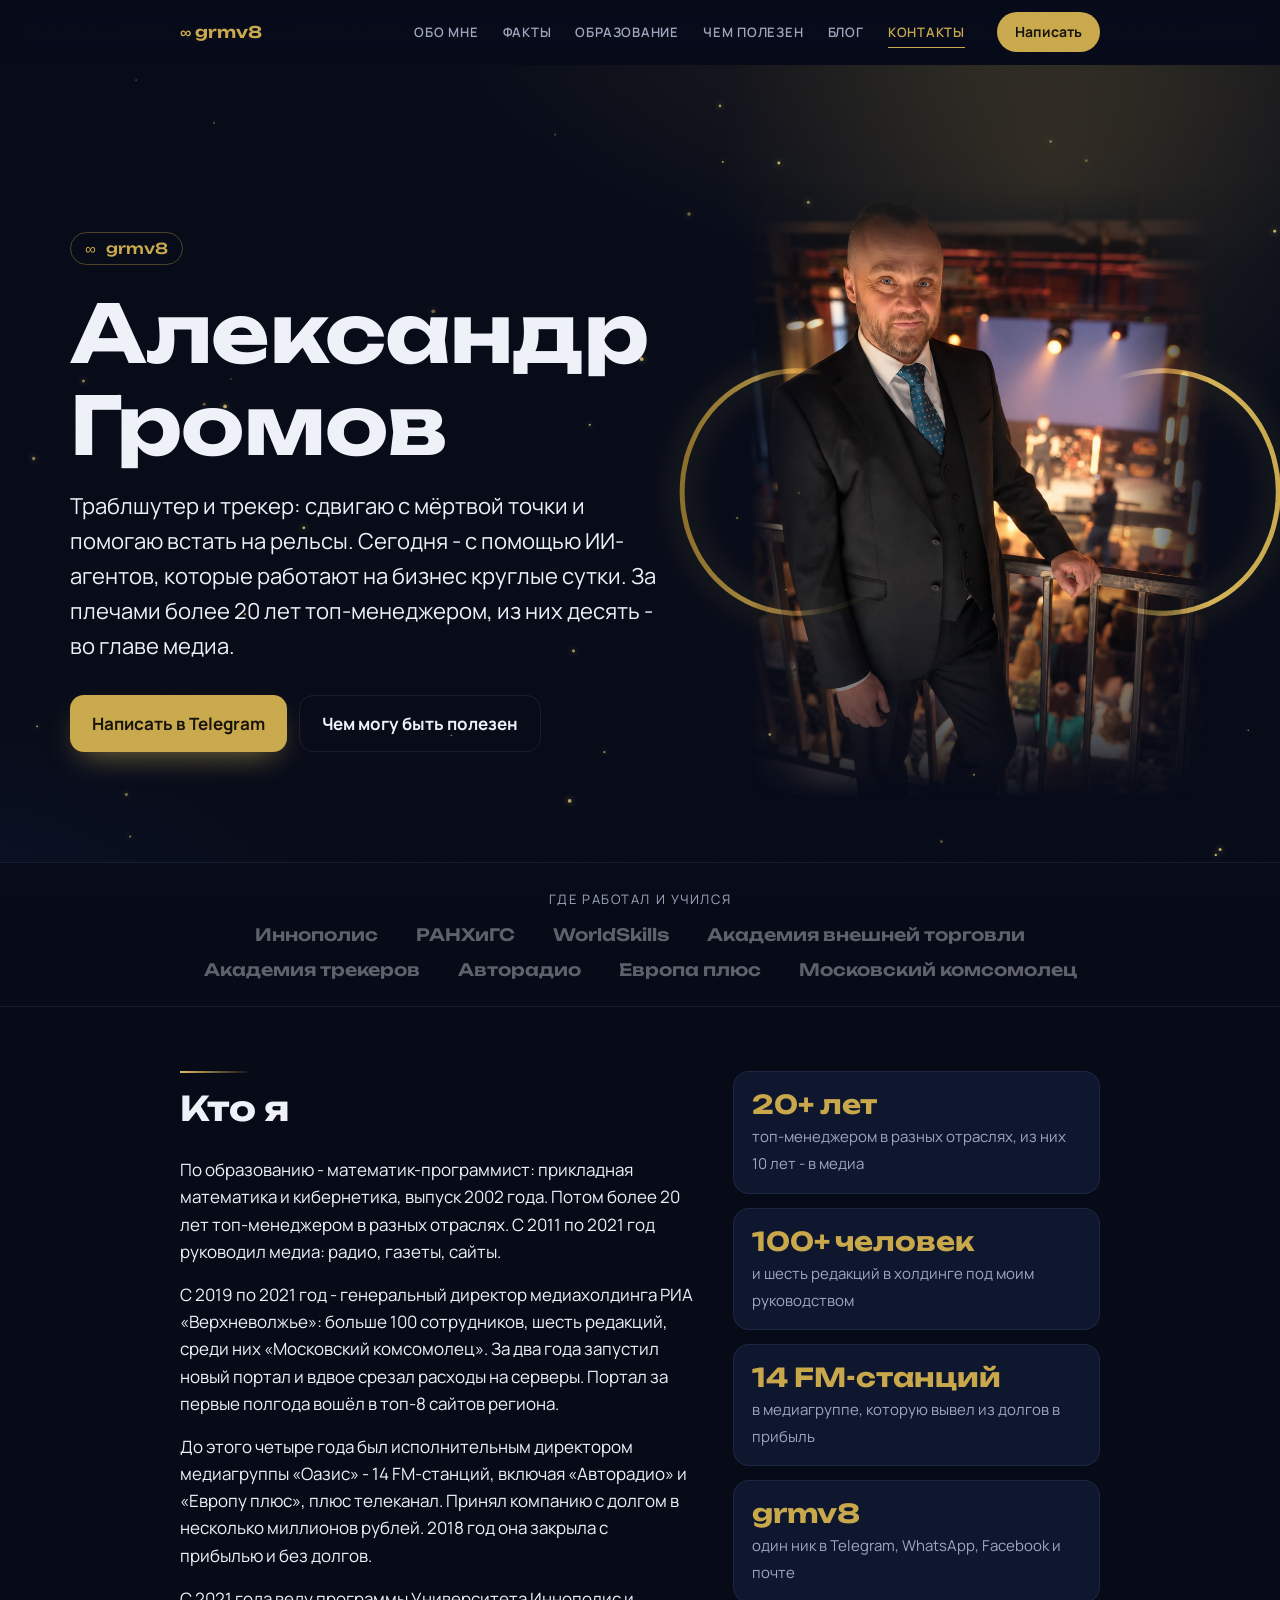
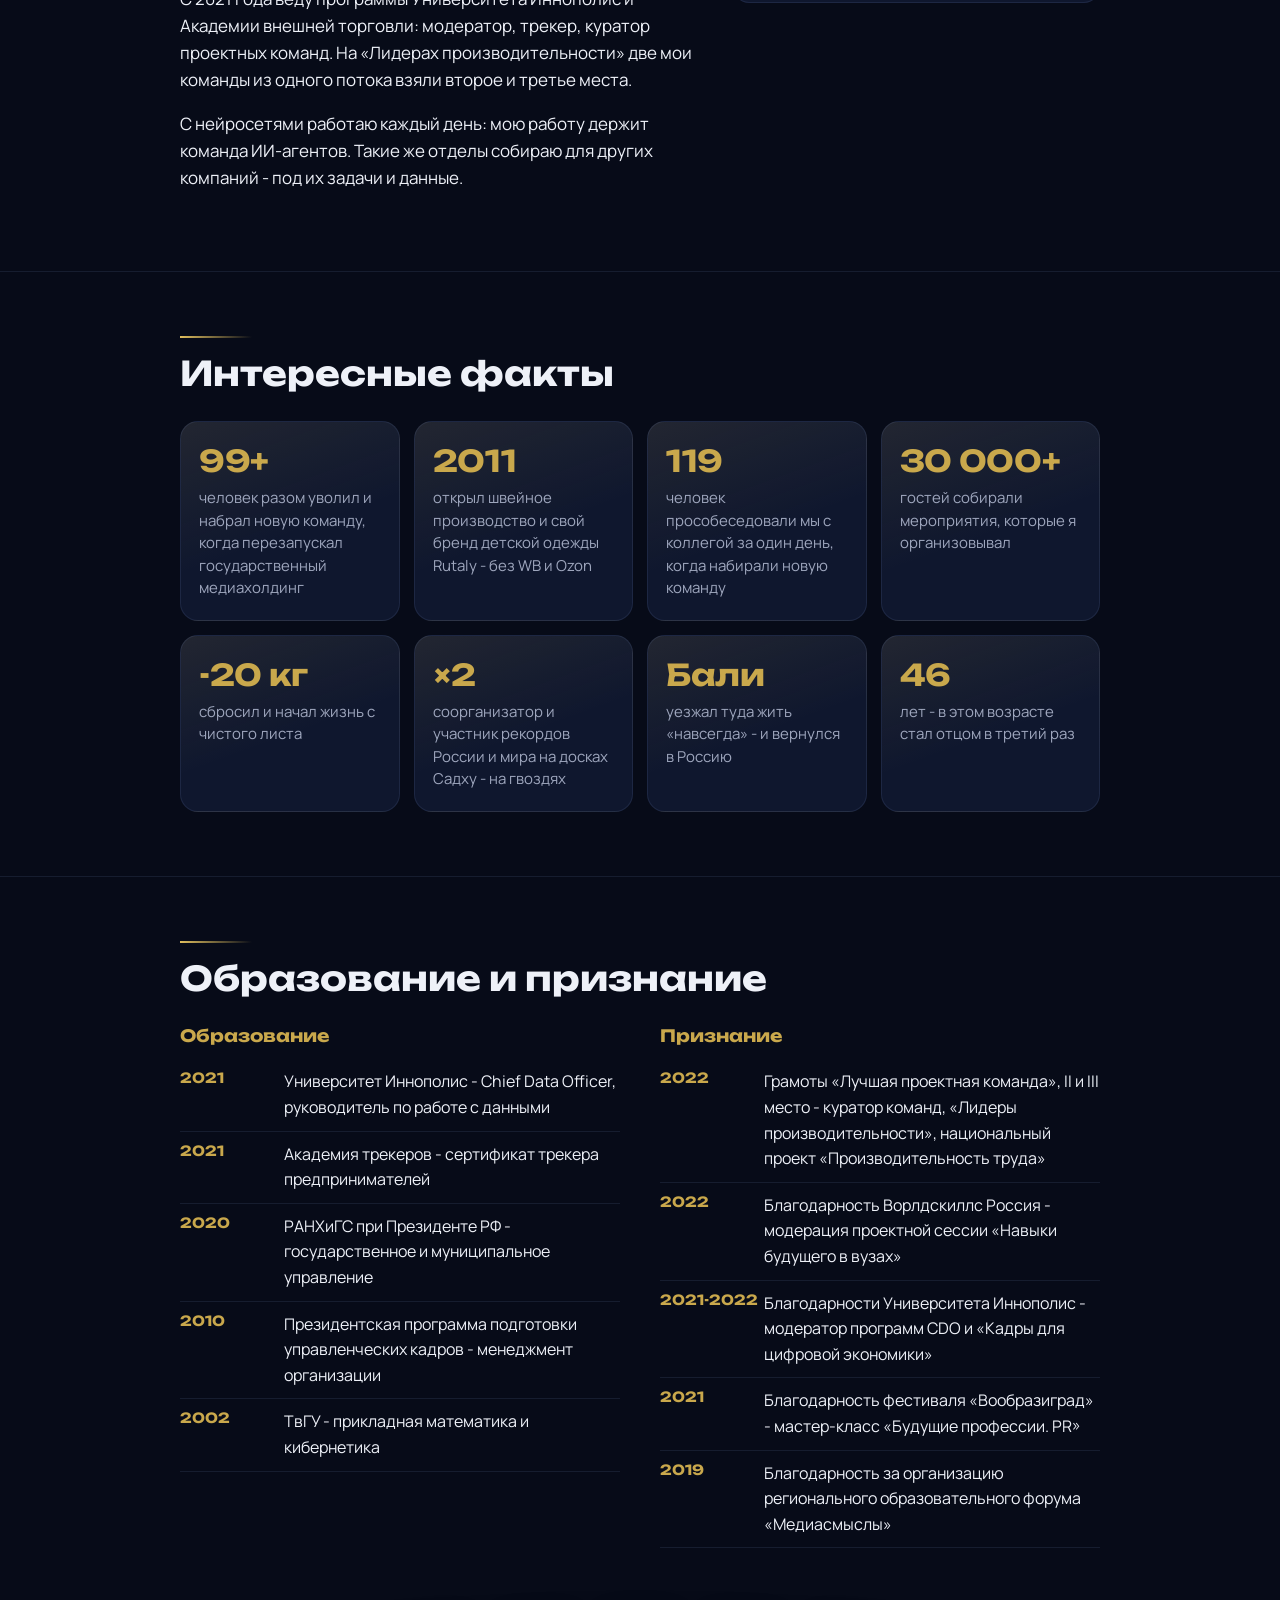
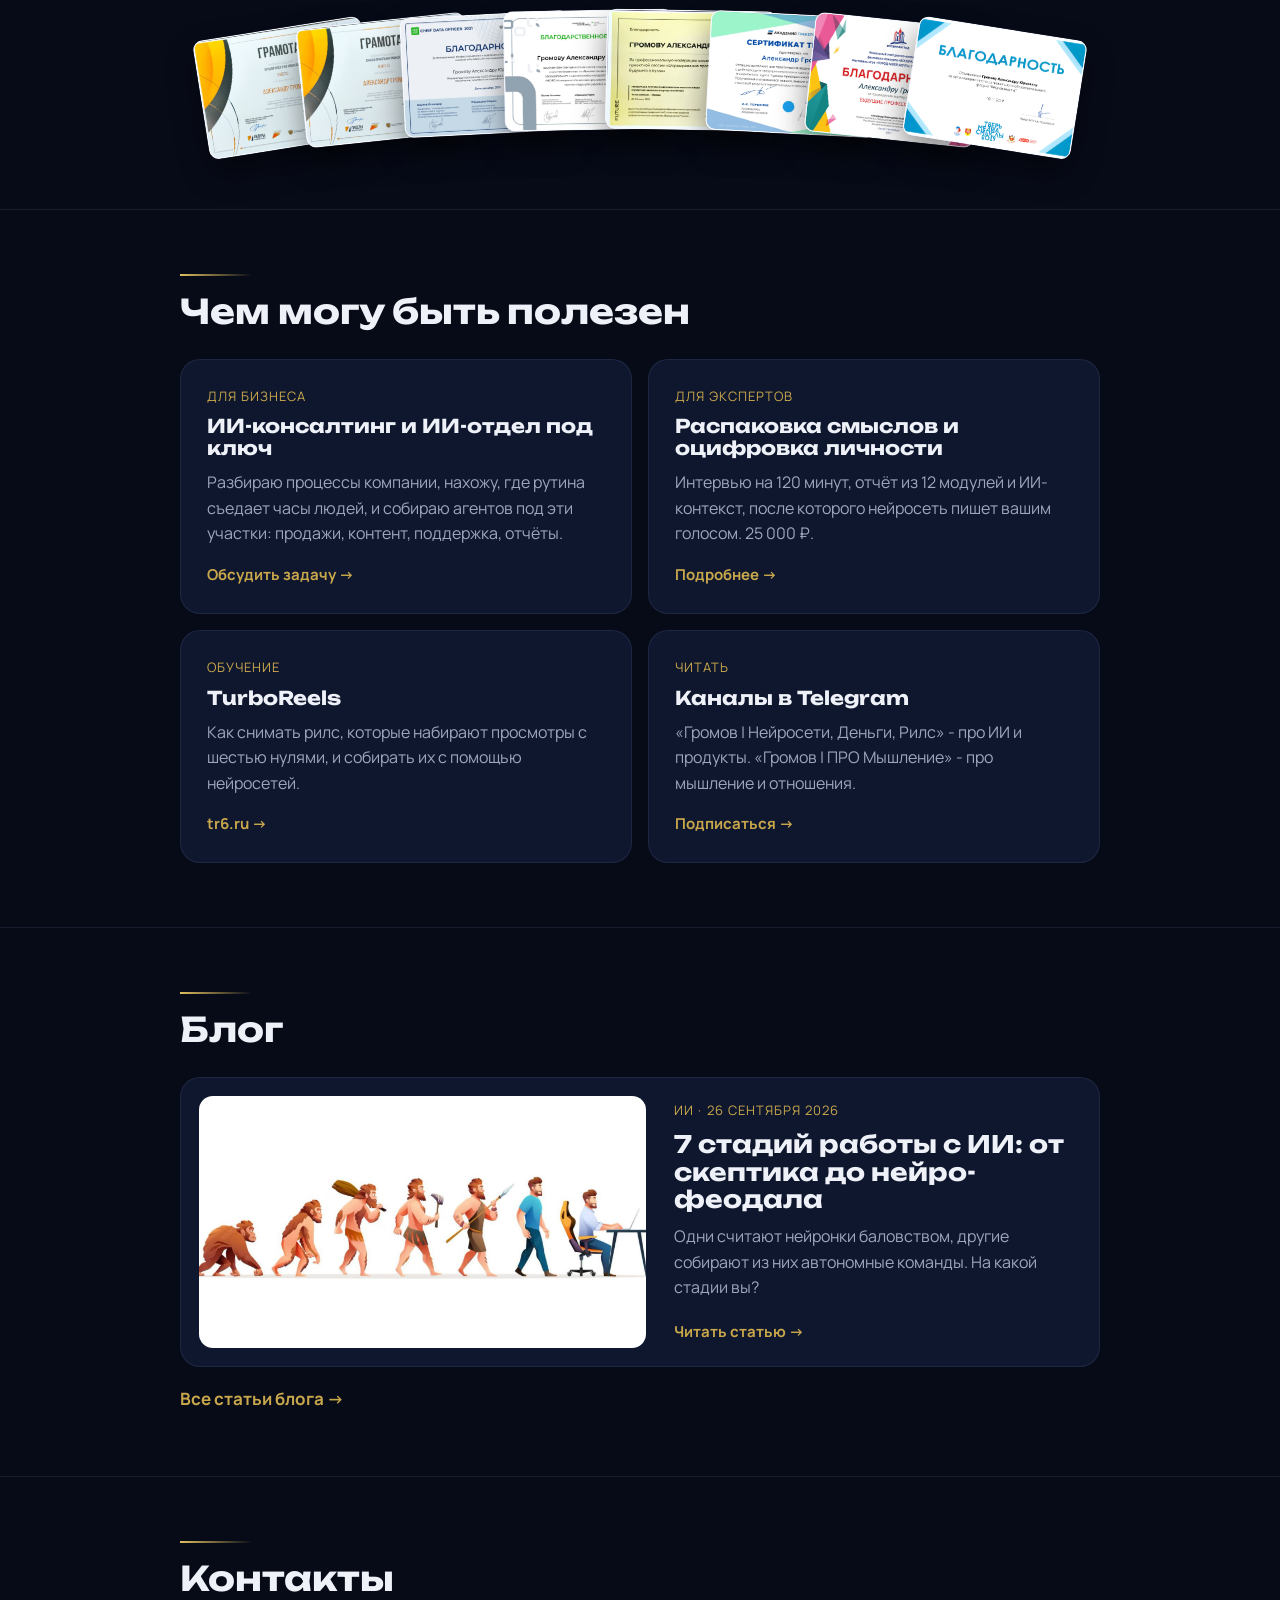
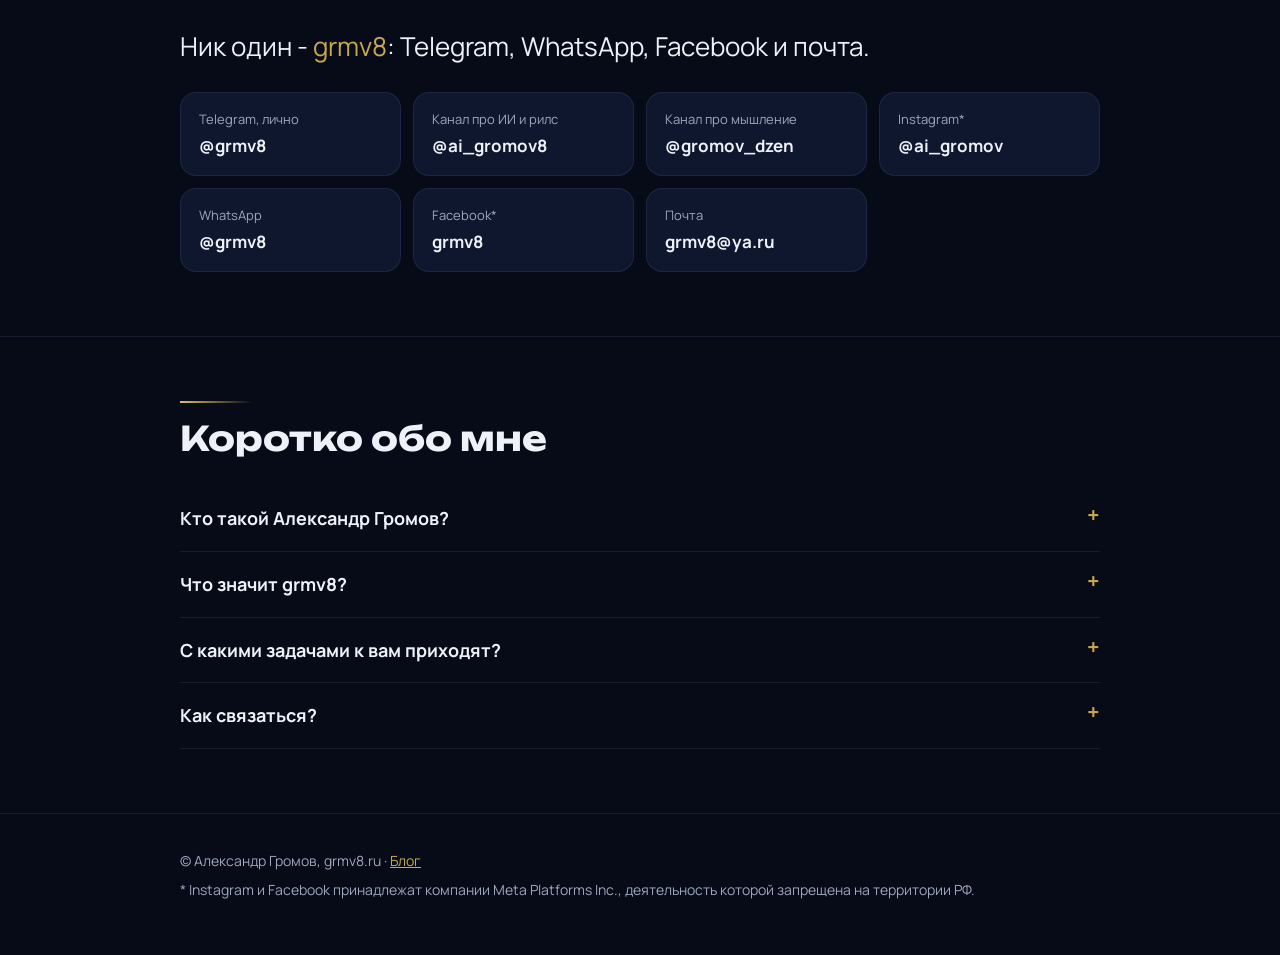
==== commit 7ad140e4: "Блог: статья «7 стадий работы с ИИ: от скептика до нейро-феодала» из урока спринта ТурбоРилс Co-Auth" ====
--- a/index.html
+++ b/index.html
@@ -469,12 +469,12 @@
   <section id="blog">
     <div class="wrap">
       <h2>Блог</h2>
-      <a class="card post-teaser" href="/blog/diskretnye-i-nepreryvnye/">
-        <img src="/img/blog/diskretnye-i-nepreryvnye.jpg" alt="Золотой микрофон в пустом караоке-баре" width="1600" height="900" loading="lazy">
+      <a class="card post-teaser" href="/blog/nejro-feodal/">
+        <img src="/img/blog/nejro-feodal.jpg" alt="Эволюция человека: от обезьяны до человека за ноутбуком" width="1600" height="900" loading="lazy">
         <div>
-          <div class="tag">Мышление · 24 сентября 2026</div>
-          <h3>Процессники и результатники - кривое деление</h3>
-          <p>Все - результатники, просто результаты разные. Делить людей стоит на дискретных и непрерывных.</p>
+          <div class="tag">ИИ · 26 сентября 2026</div>
+          <h3>7 стадий работы с ИИ: от скептика до нейро-феодала</h3>
+          <p>Одни считают нейронки баловством, другие собирают из них автономные команды. На какой стадии вы?</p>
           <span class="go">Читать статью →</span>
         </div>
       </a>
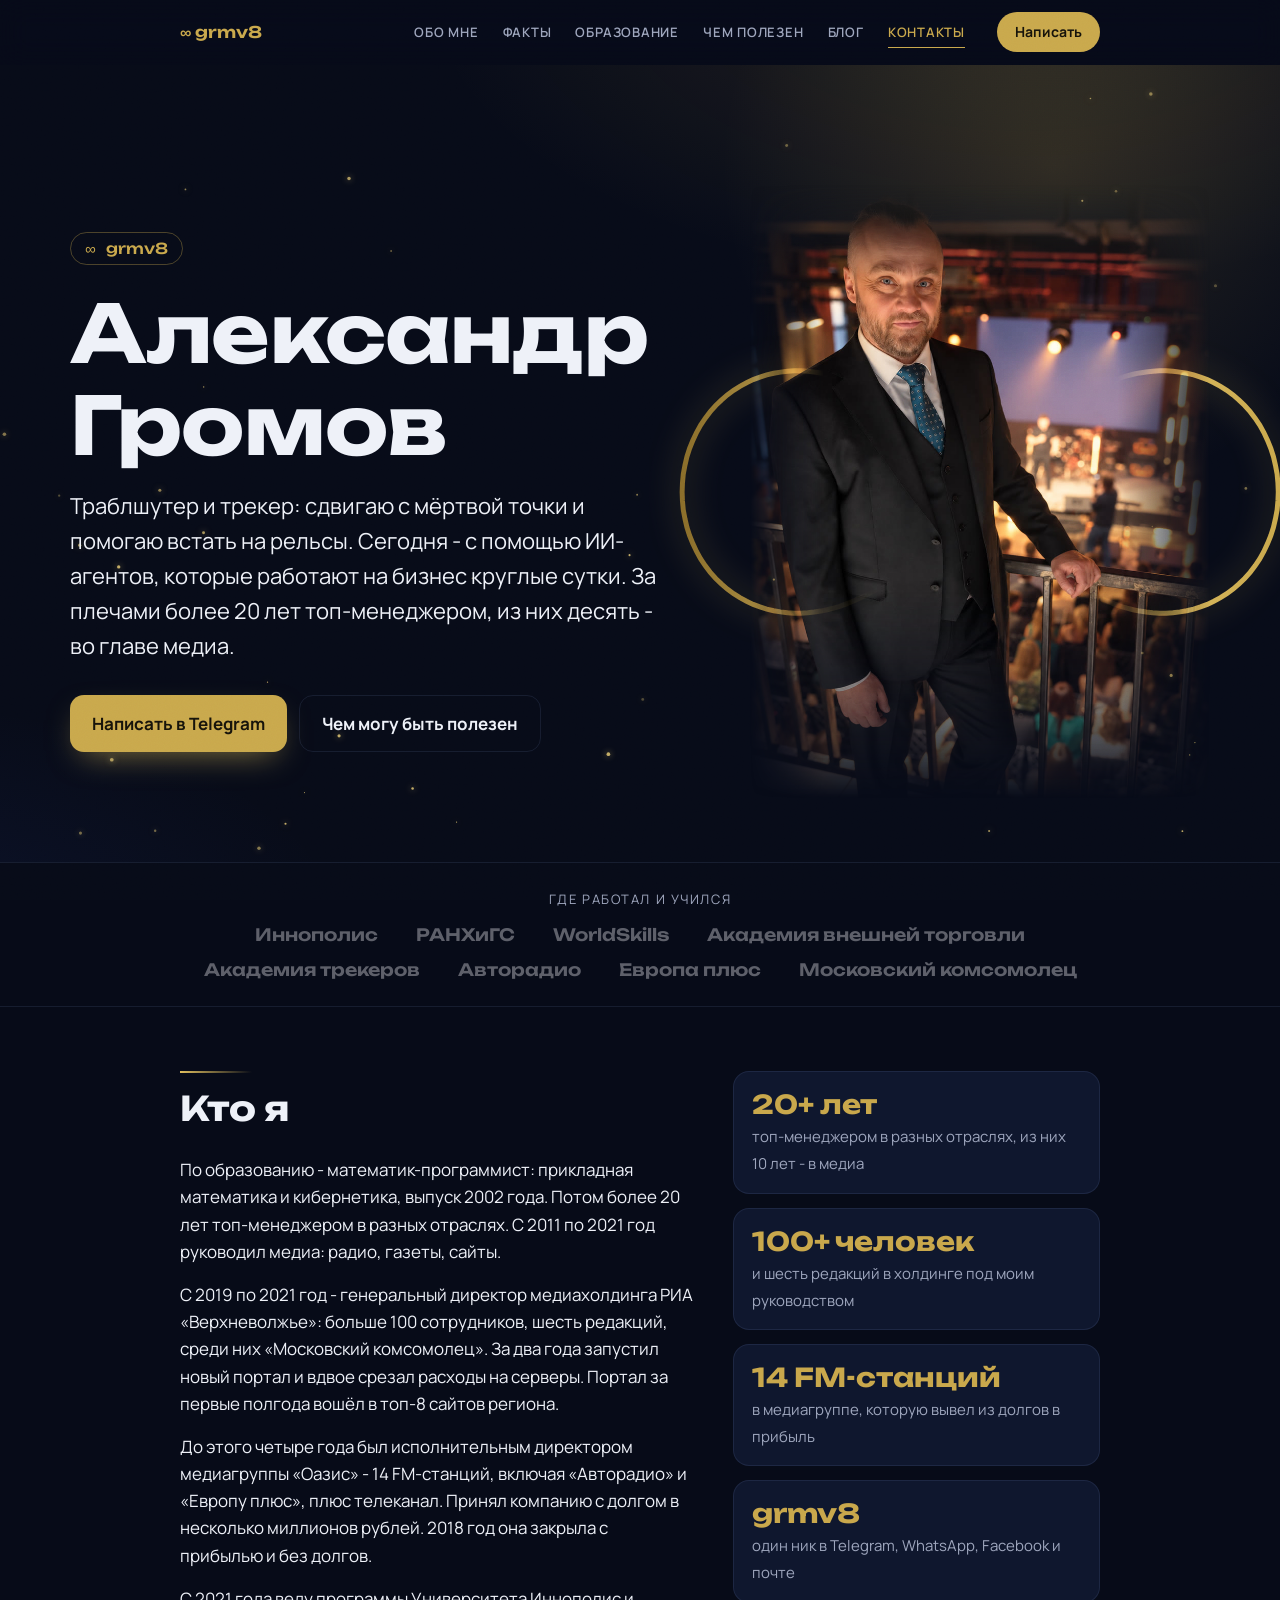
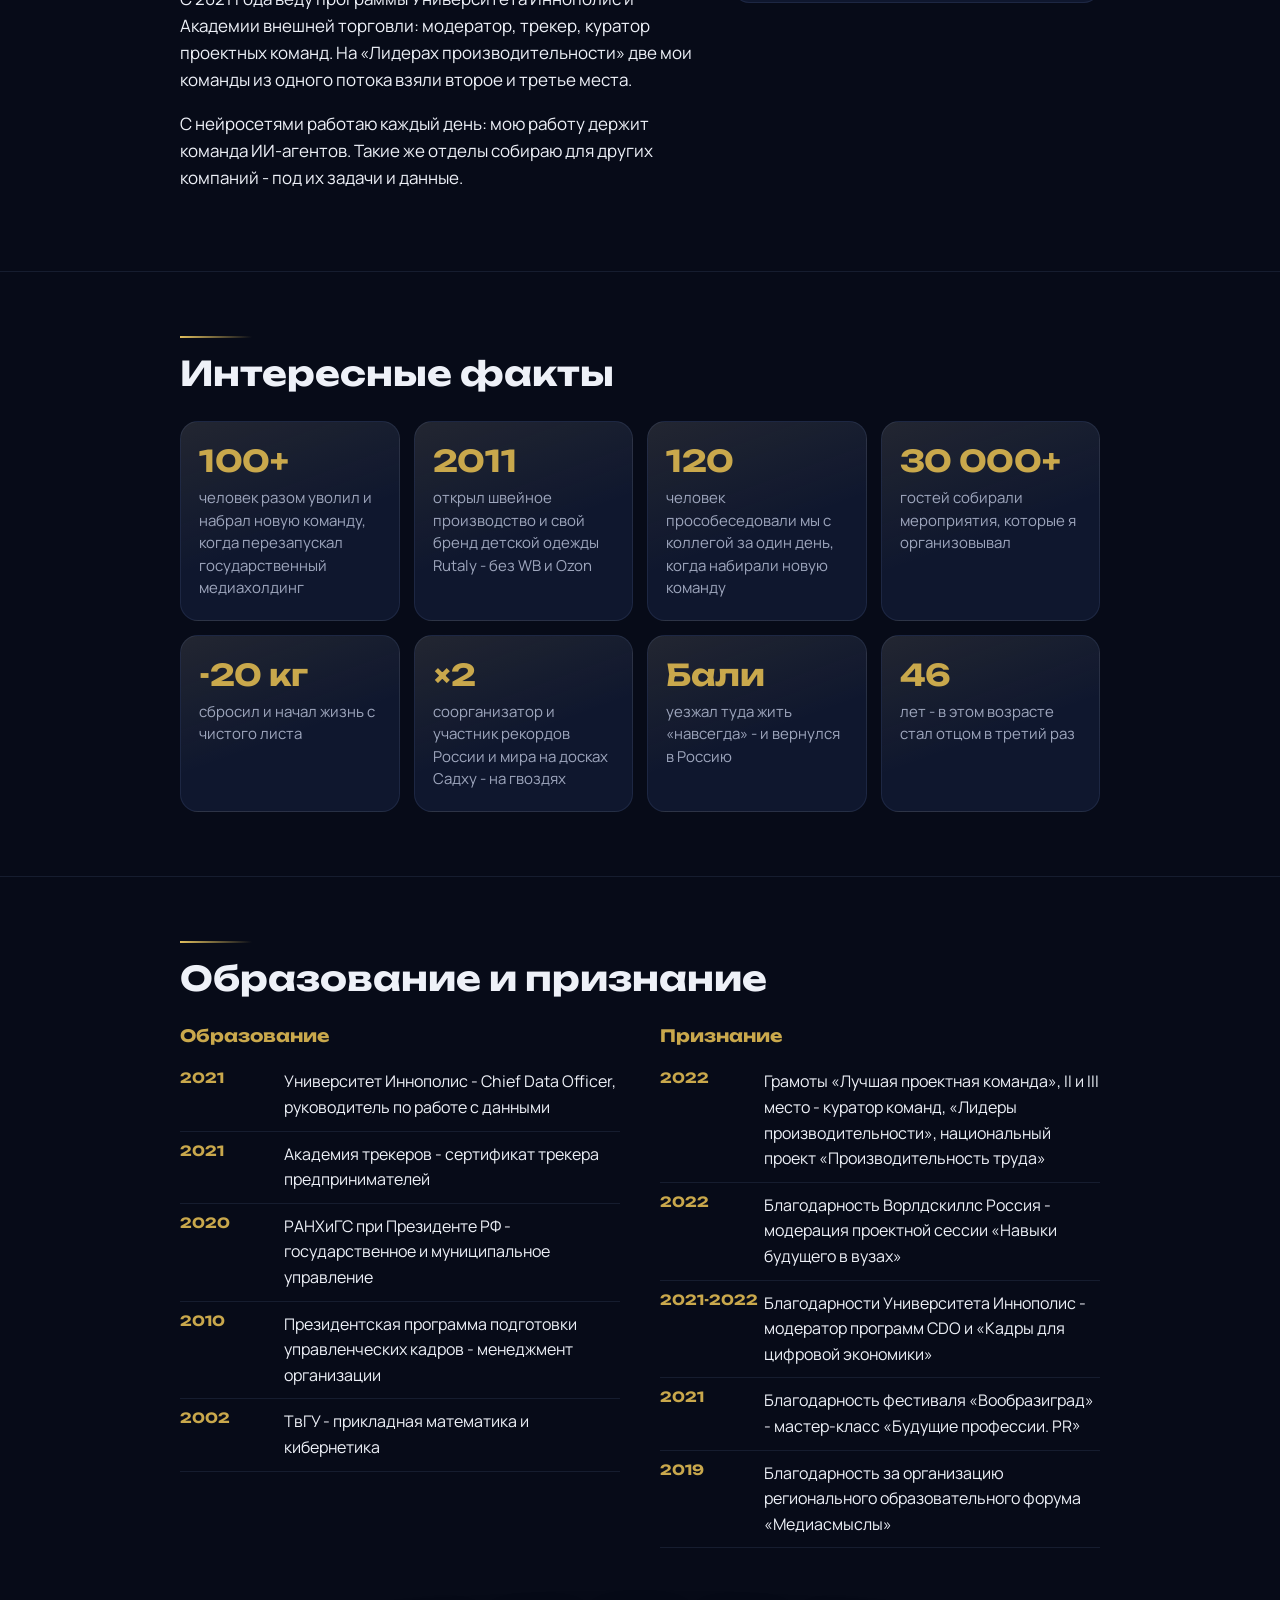
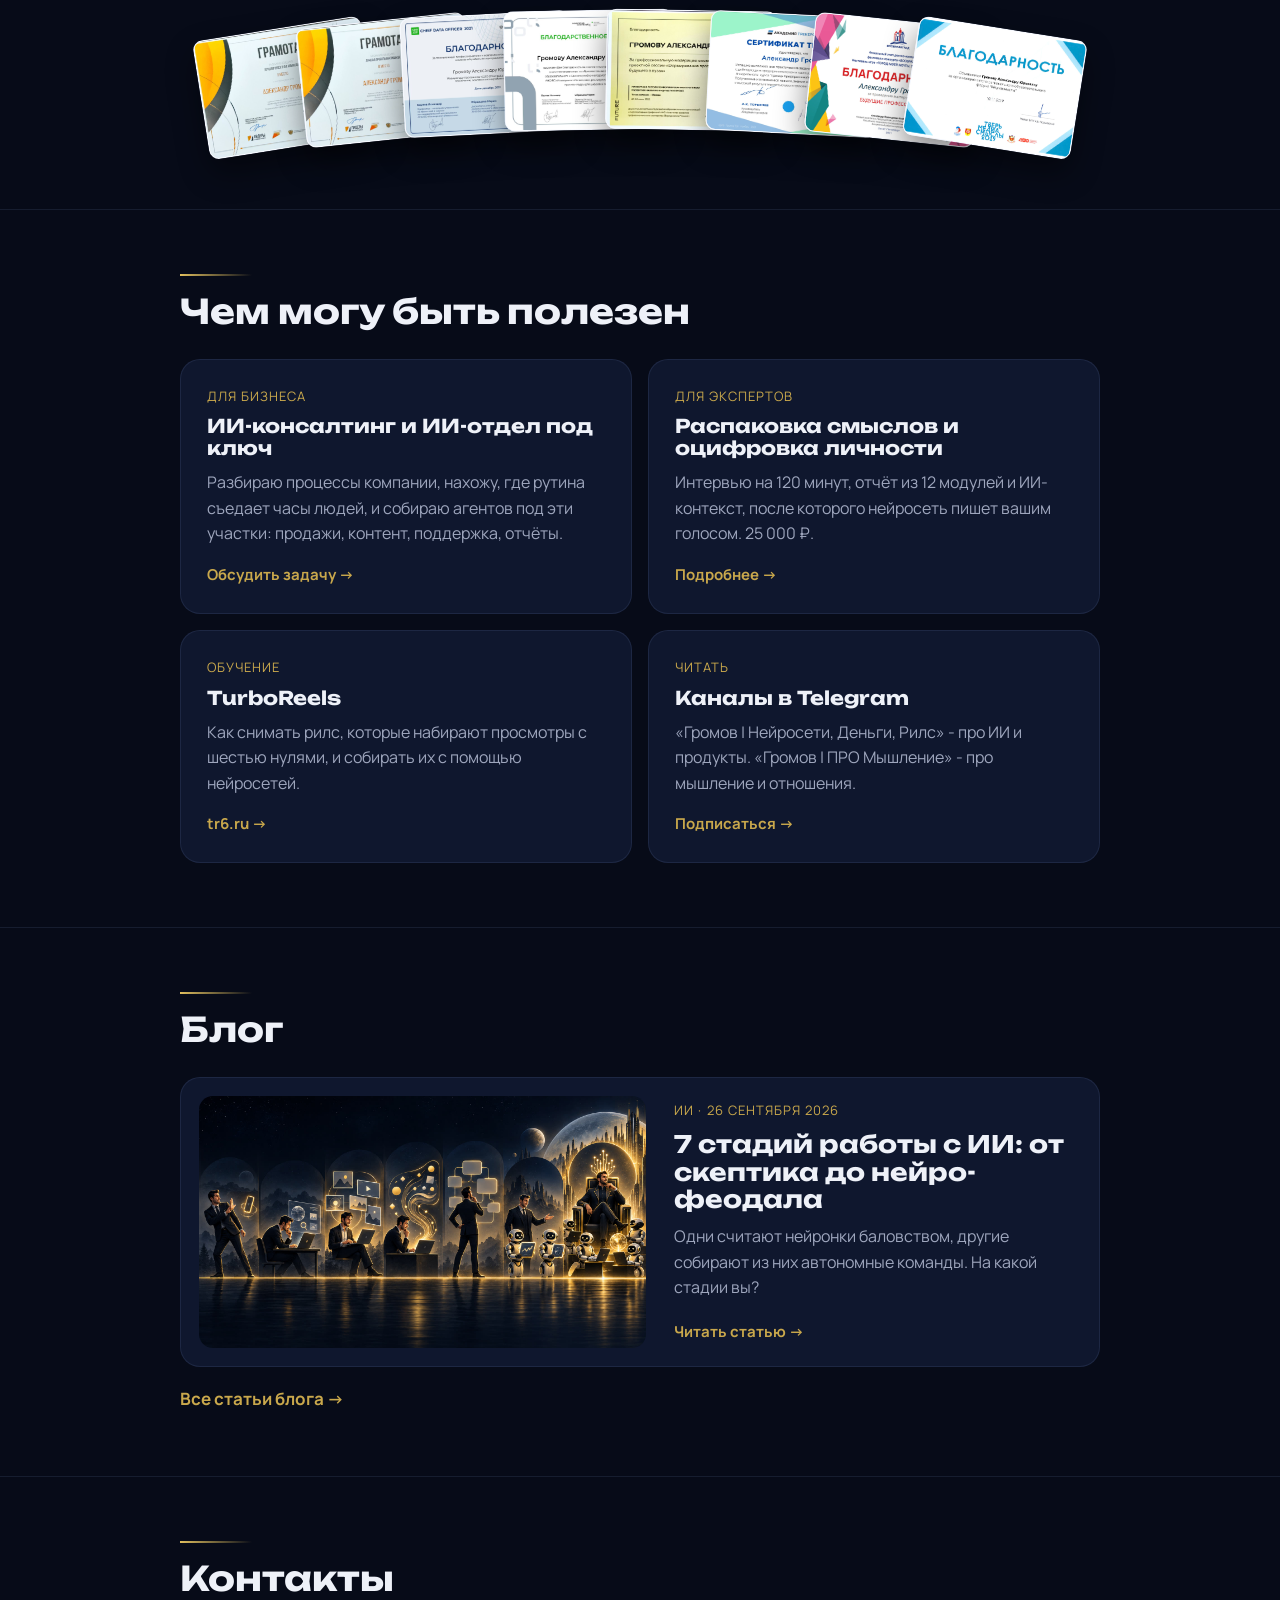
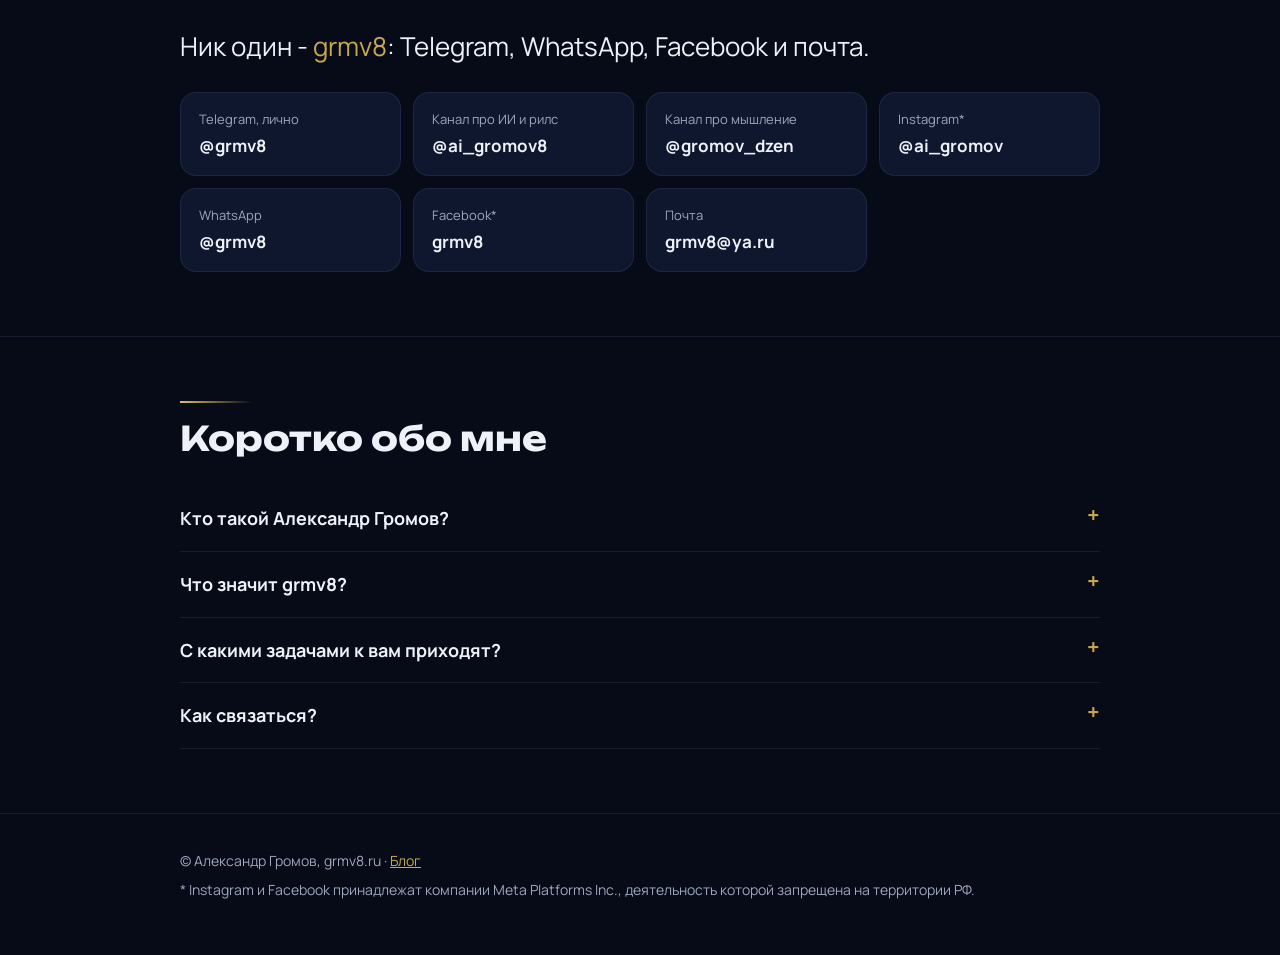
==== commit e83a5980: "Блог: своя обложка статьи про нейро-феодала вместо стоковой Co-Authored-By: Claude Opus 5.5 <noreply" ====
--- a/index.html
+++ b/index.html
@@ -470,7 +470,7 @@
     <div class="wrap">
       <h2>Блог</h2>
       <a class="card post-teaser" href="/blog/nejro-feodal/">
-        <img src="/img/blog/nejro-feodal.jpg" alt="Эволюция человека: от обезьяны до человека за ноутбуком" width="1600" height="900" loading="lazy">
+        <img src="/img/blog/nejro-feodal.jpg" alt="Семь стадий работы с ИИ: от скептика с телефоном до нейро-феодала на троне среди ИИ-агентов" width="1600" height="900" loading="lazy">
         <div>
           <div class="tag">ИИ · 26 сентября 2026</div>
           <h3>7 стадий работы с ИИ: от скептика до нейро-феодала</h3>
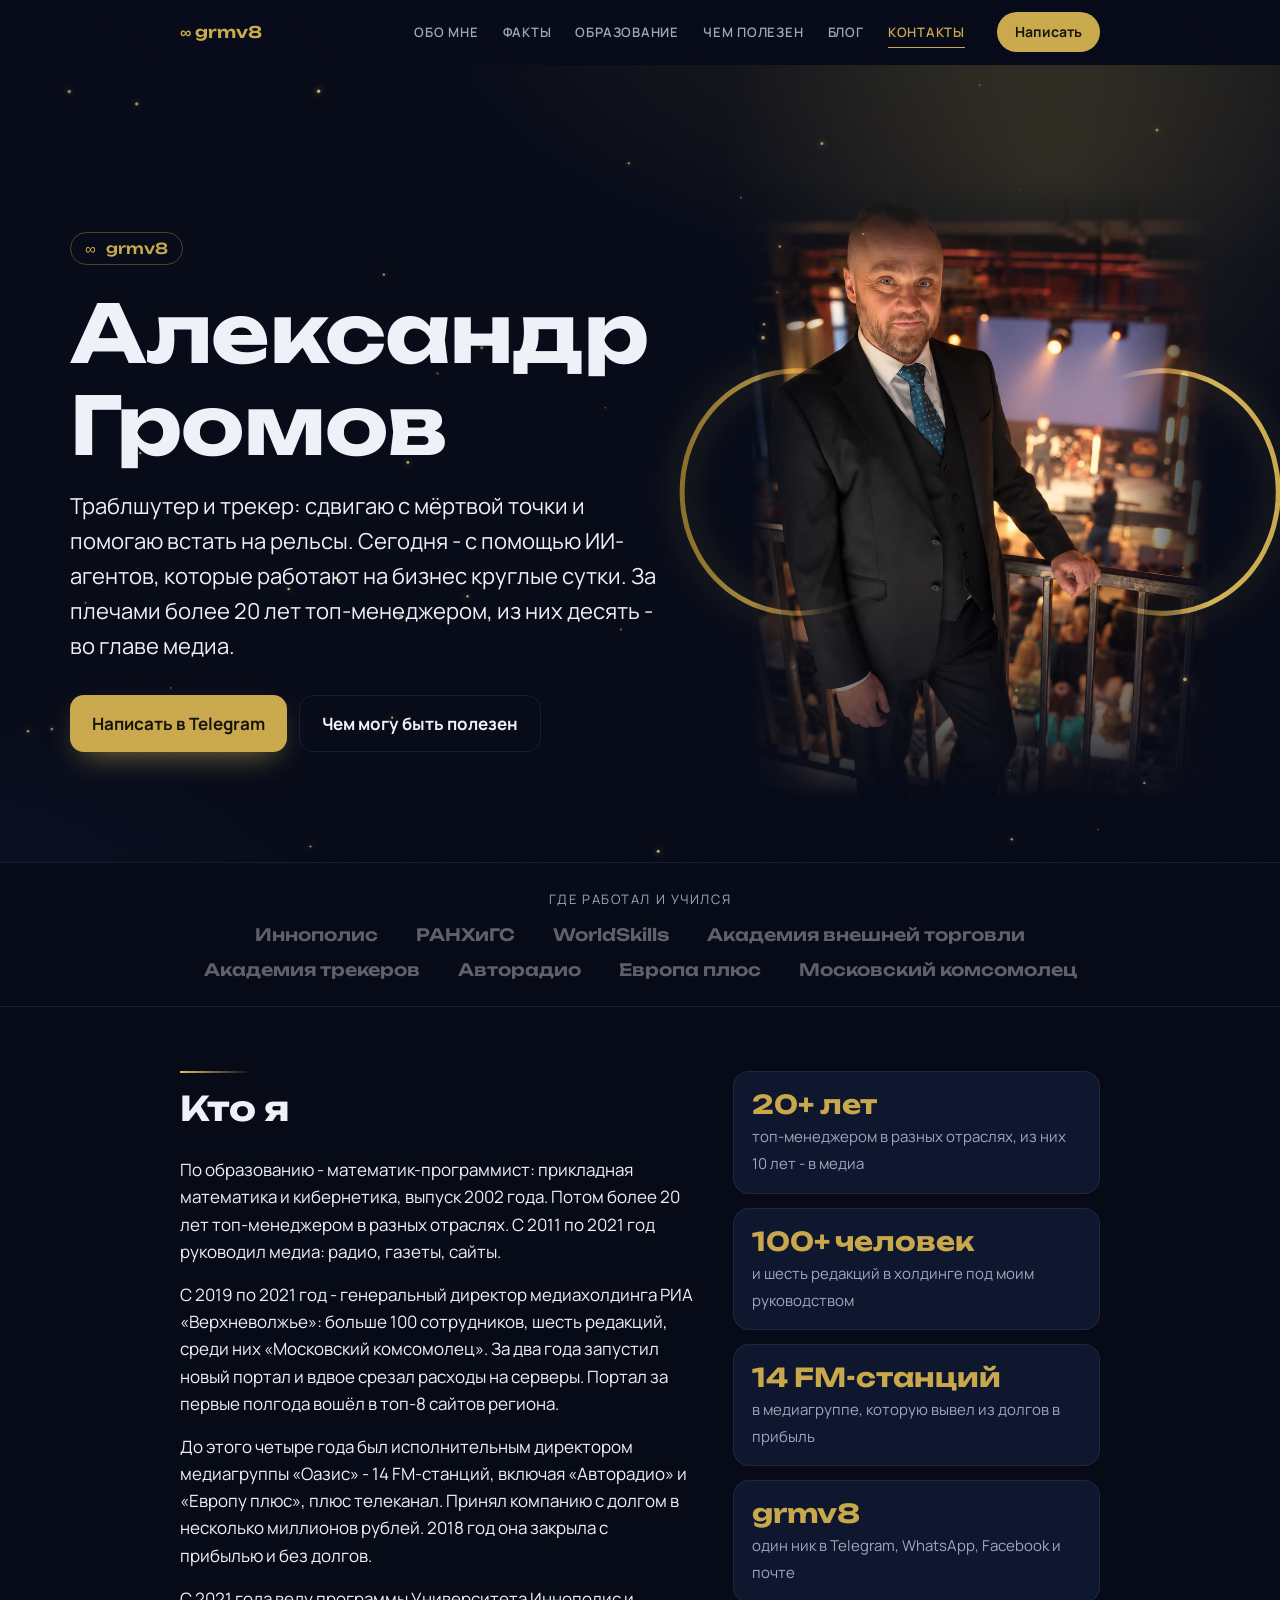
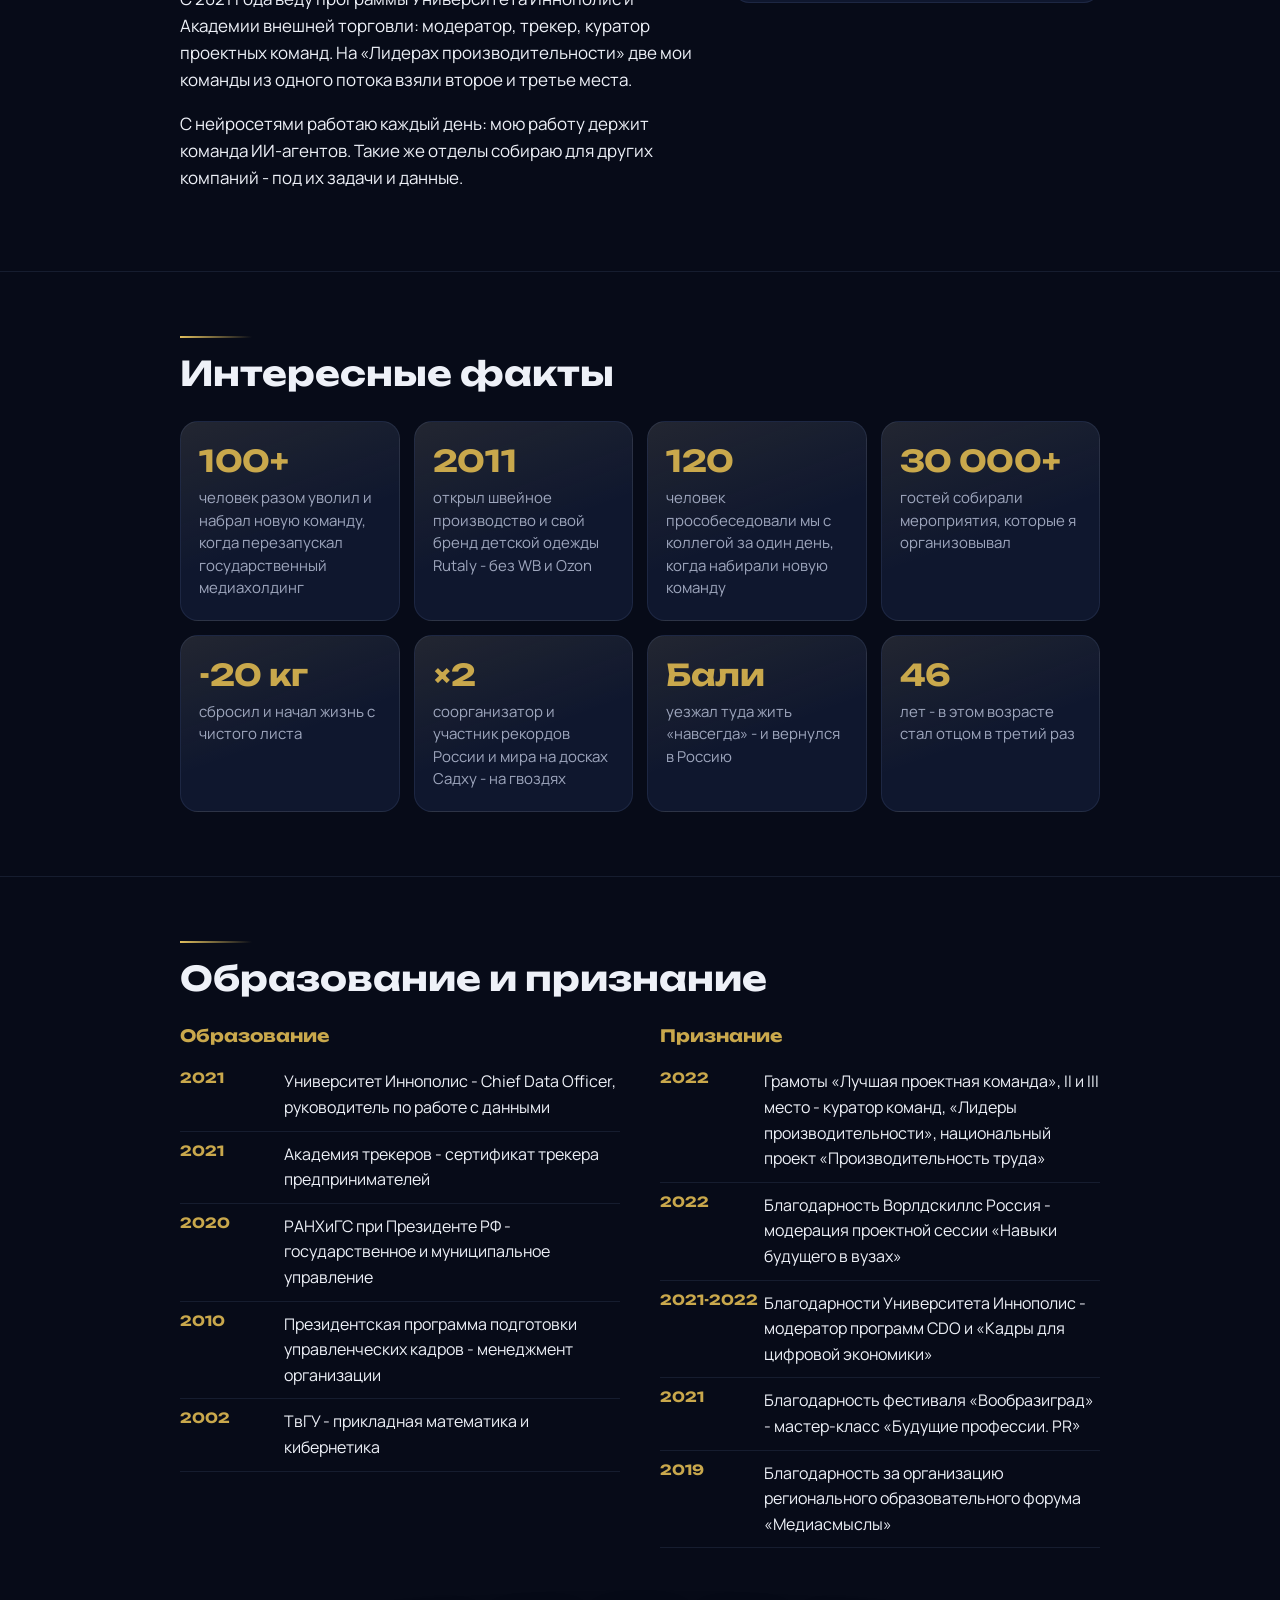
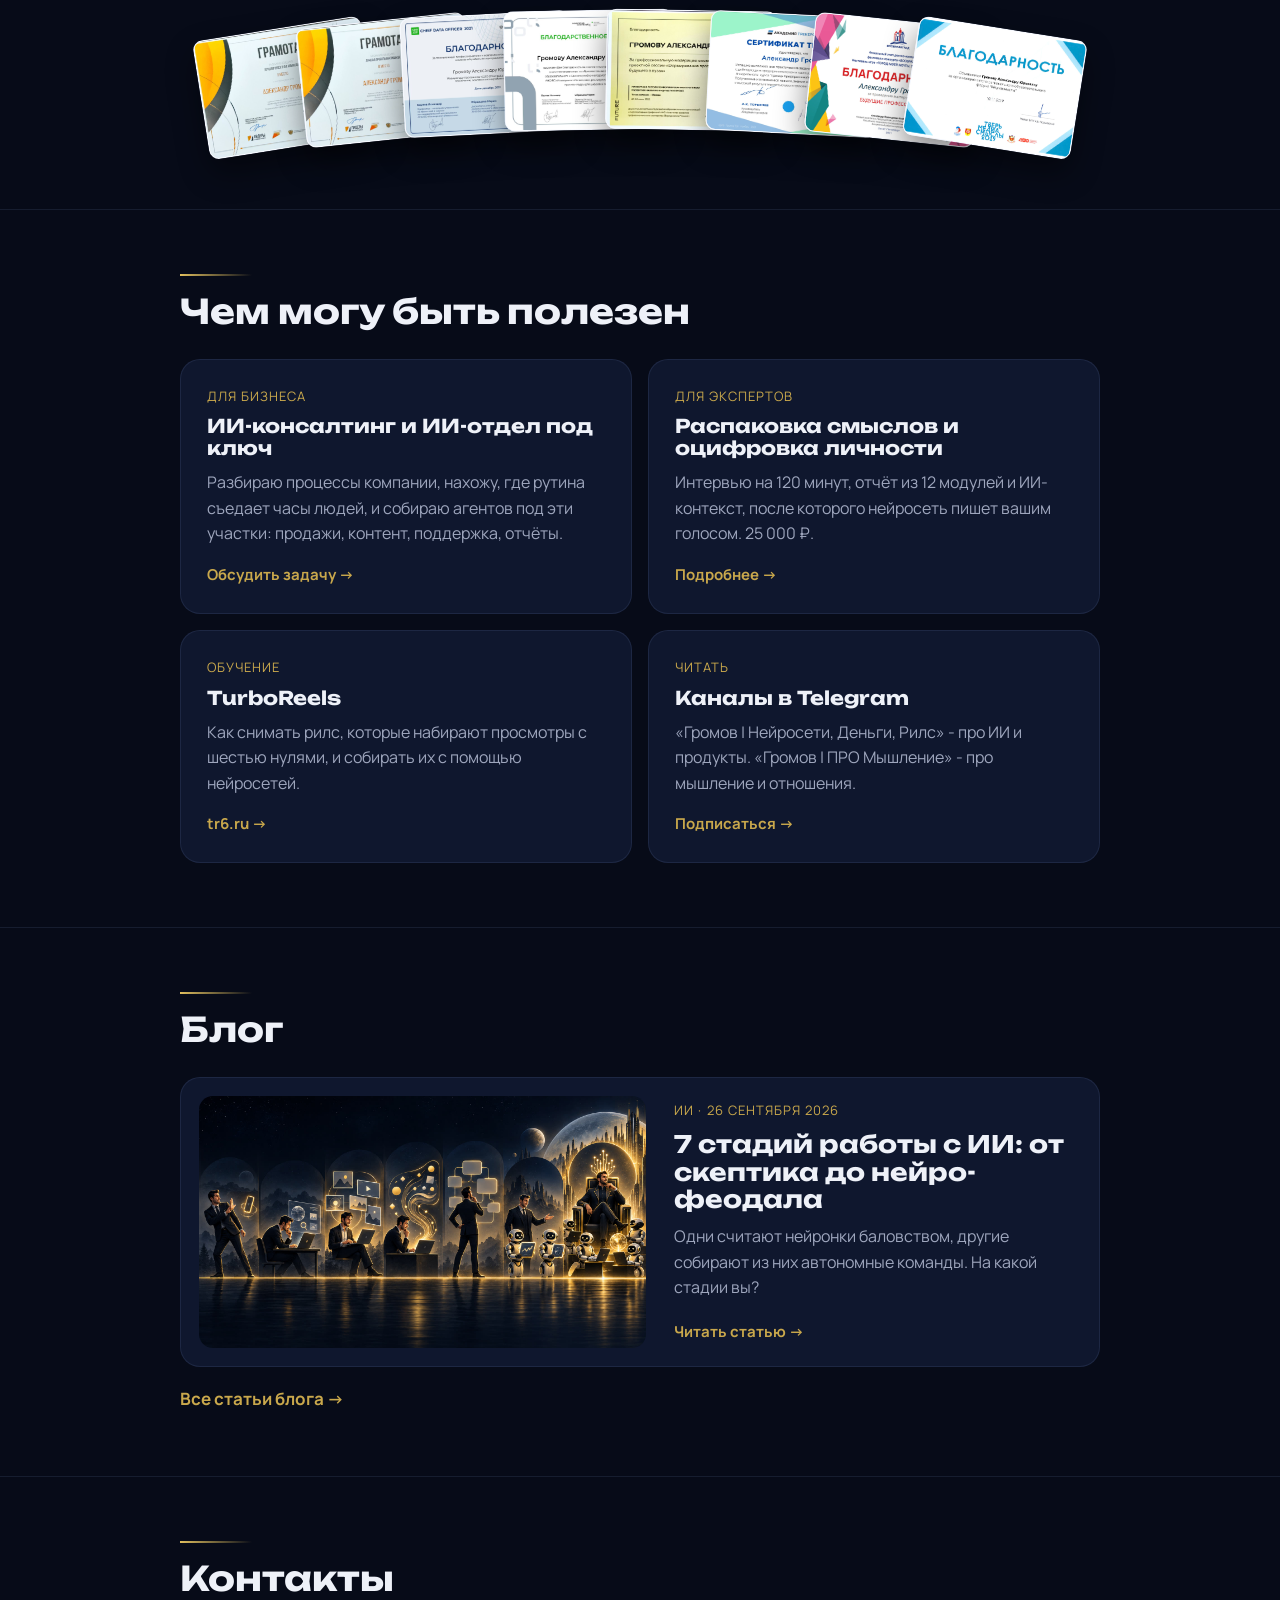
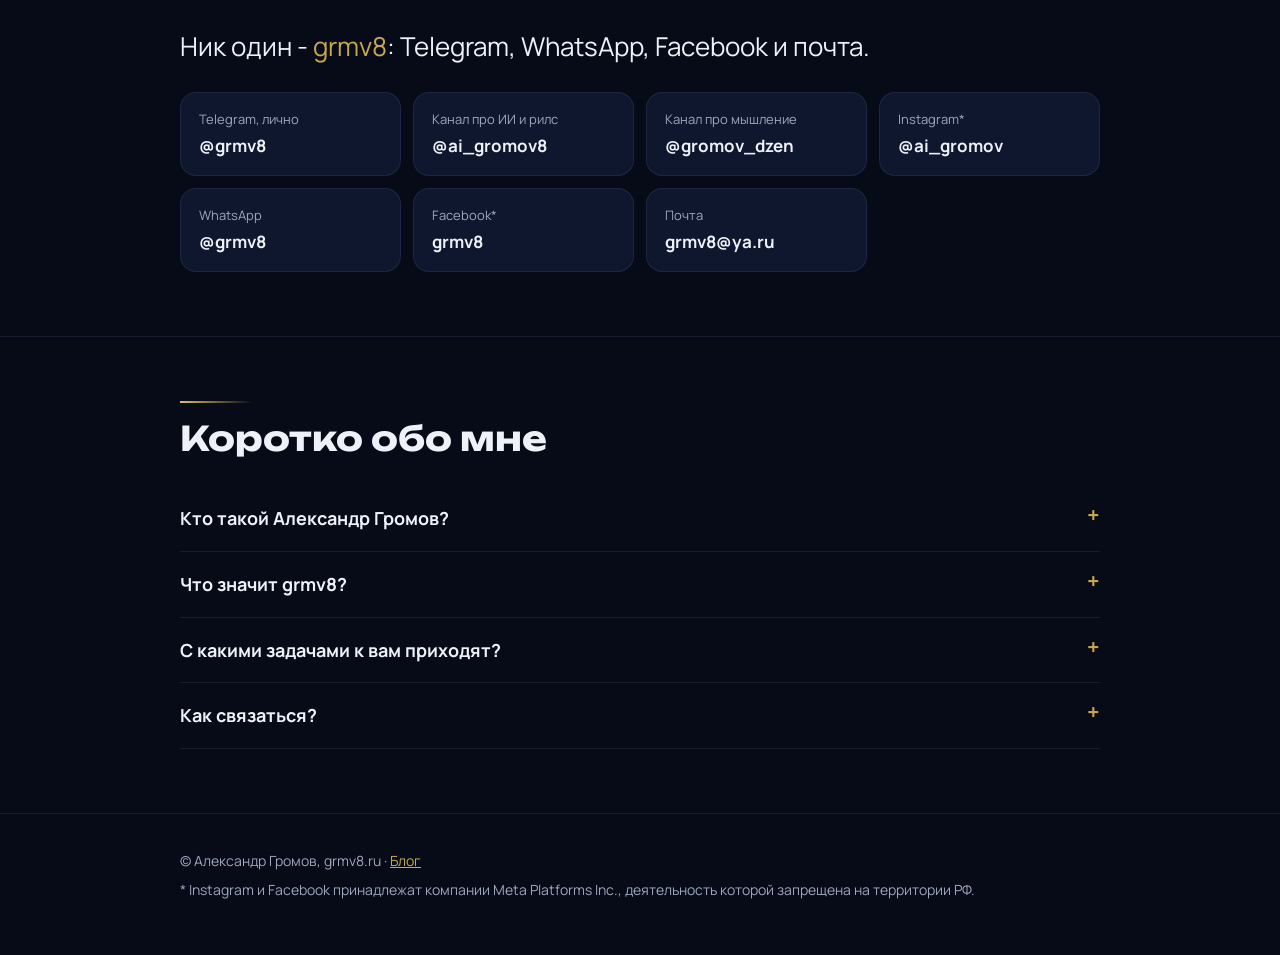
==== commit 773a9751: "Счётчик Яндекс Метрики 113074093 на всех страницах Co-Authored-By: Claude Opus 5.5 <noreply@anthropi" ====
--- a/index.html
+++ b/index.html
@@ -310,8 +310,15 @@
 .spot:hover::before,.spot:hover::after{opacity:1}
 @media (prefers-reduced-motion:reduce){.hero::before,.hero h1.shine,.btn-gold::after{animation:none}.hero h1.shine{color:var(--text);background:none}.btn-gold::after{display:none}section h2::before{width:72px;transition:none}.dust{display:none}}
 </style>
+<!-- Yandex.Metrika counter -->
+<script>
+(function(m,e,t,r,i,k,a){m[i]=m[i]||function(){(m[i].a=m[i].a||[]).push(arguments)};m[i].l=1*new Date();for(var j=0;j<document.scripts.length;j++){if(document.scripts[j].src===r){return;}}k=e.createElement(t),a=e.getElementsByTagName(t)[0],k.async=1,k.src=r,a.parentNode.insertBefore(k,a)})(window,document,"script","https://mc.yandex.ru/metrika/tag.js","ym");
+ym(113074093,"init",{clickmap:true,trackLinks:true,accurateTrackBounce:true,webvisor:true});
+</script>
+<!-- /Yandex.Metrika counter -->
 </head>
 <body>
+<noscript><div><img src="https://mc.yandex.ru/watch/113074093" style="position:absolute;left:-9999px" alt=""></div></noscript>
 
 <div class="prog" aria-hidden="true"></div>
 <div class="topbar">
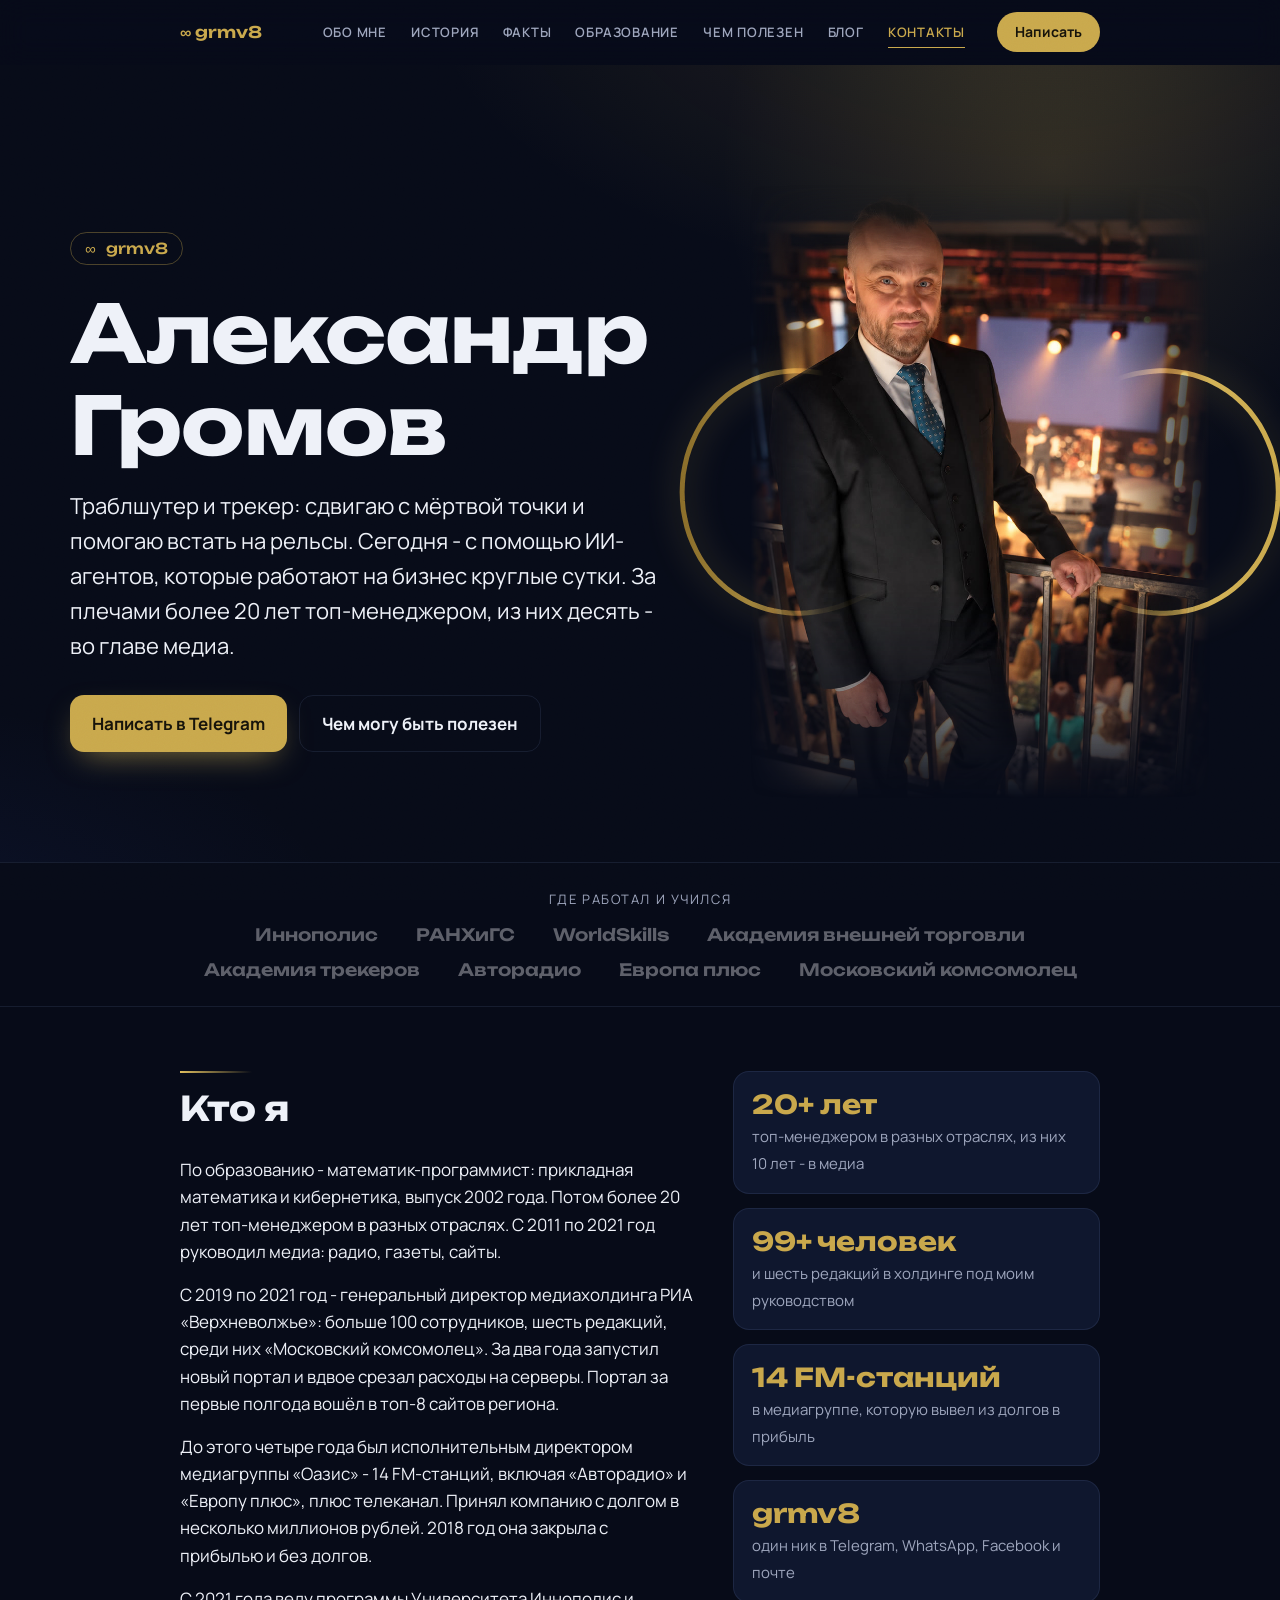
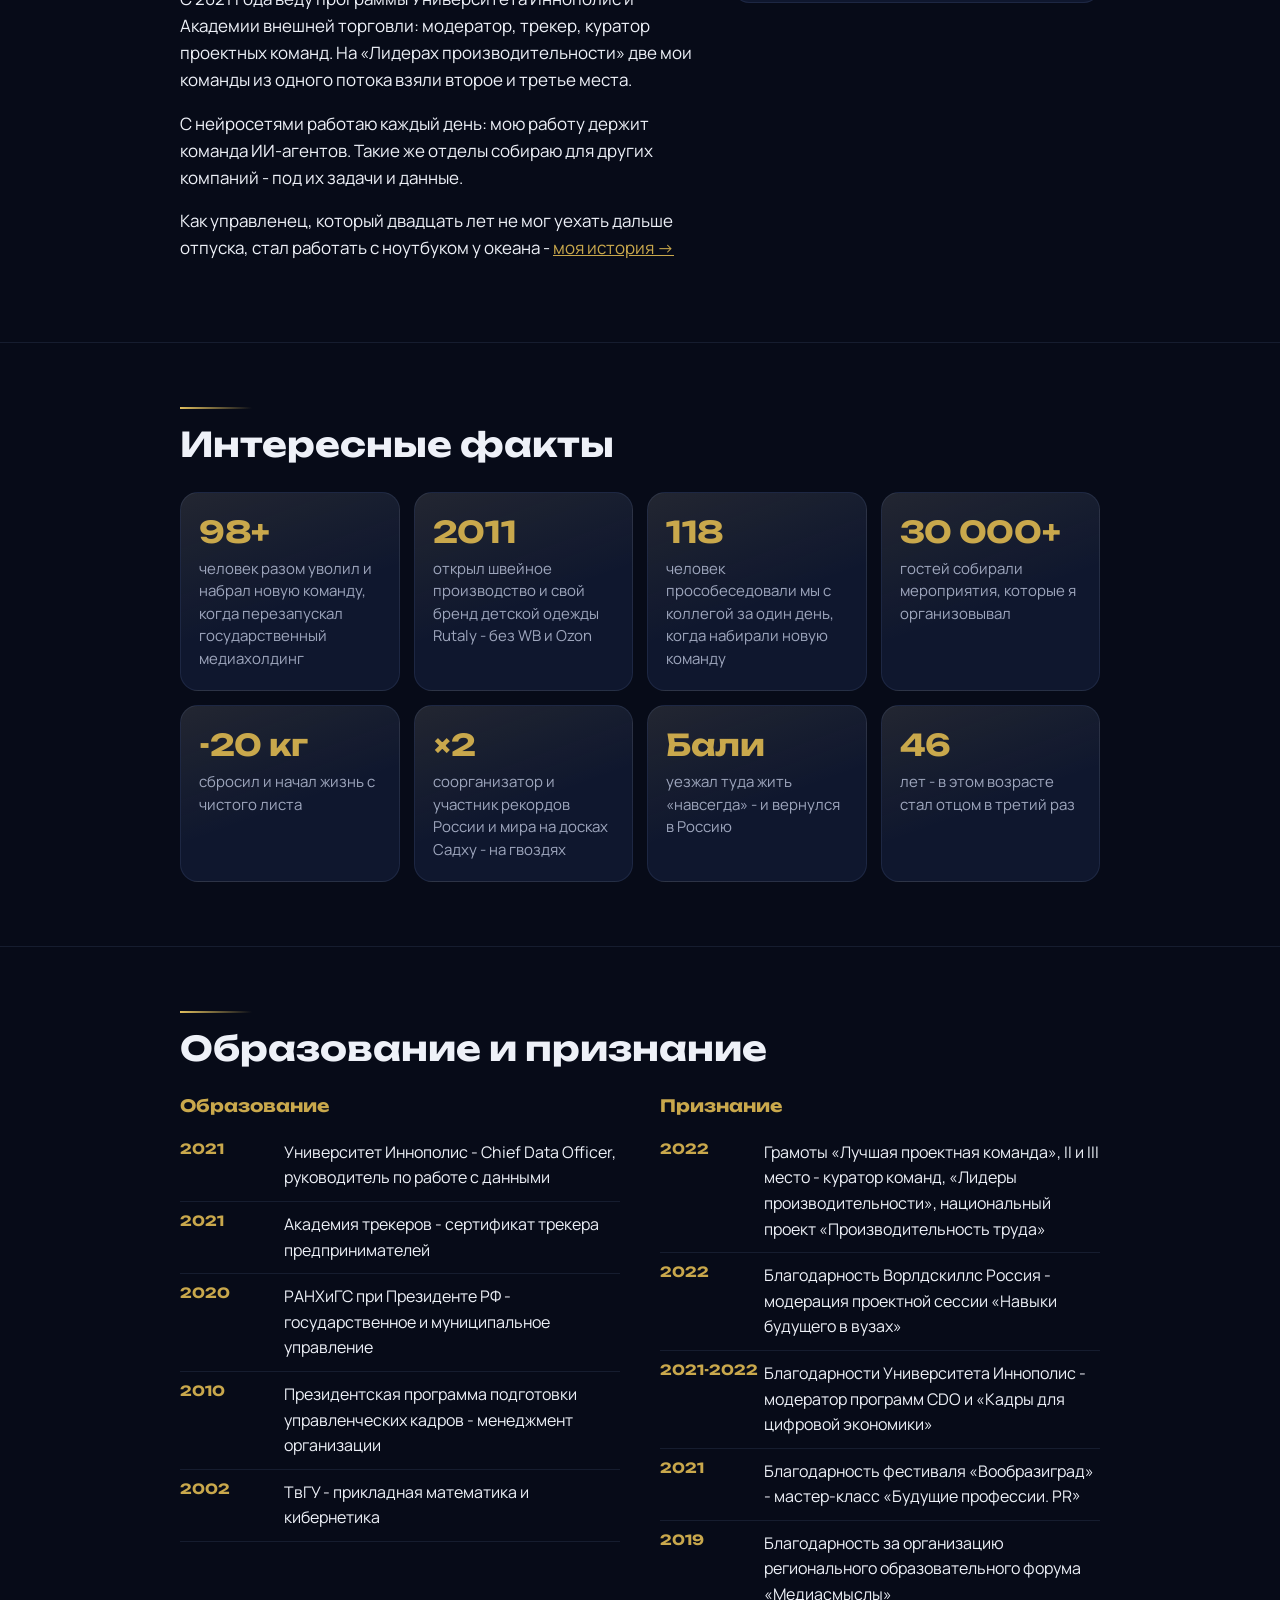
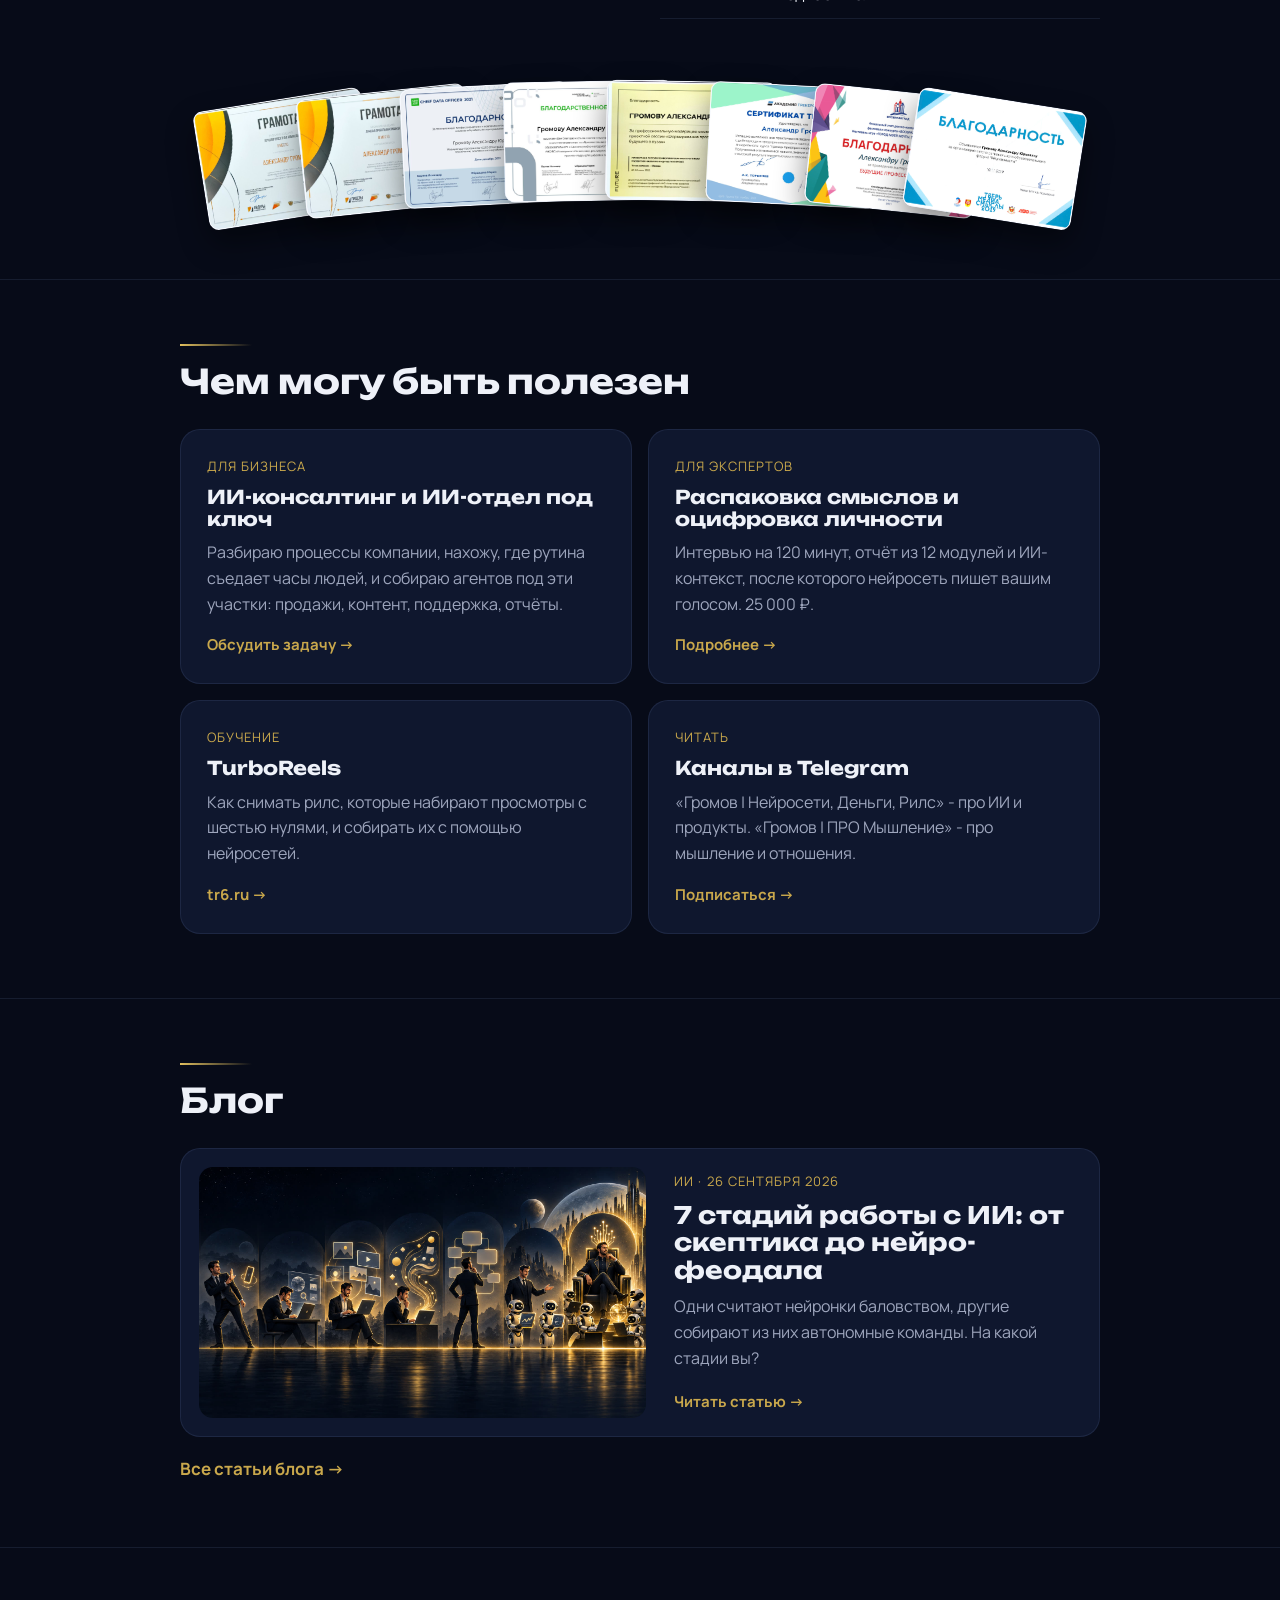
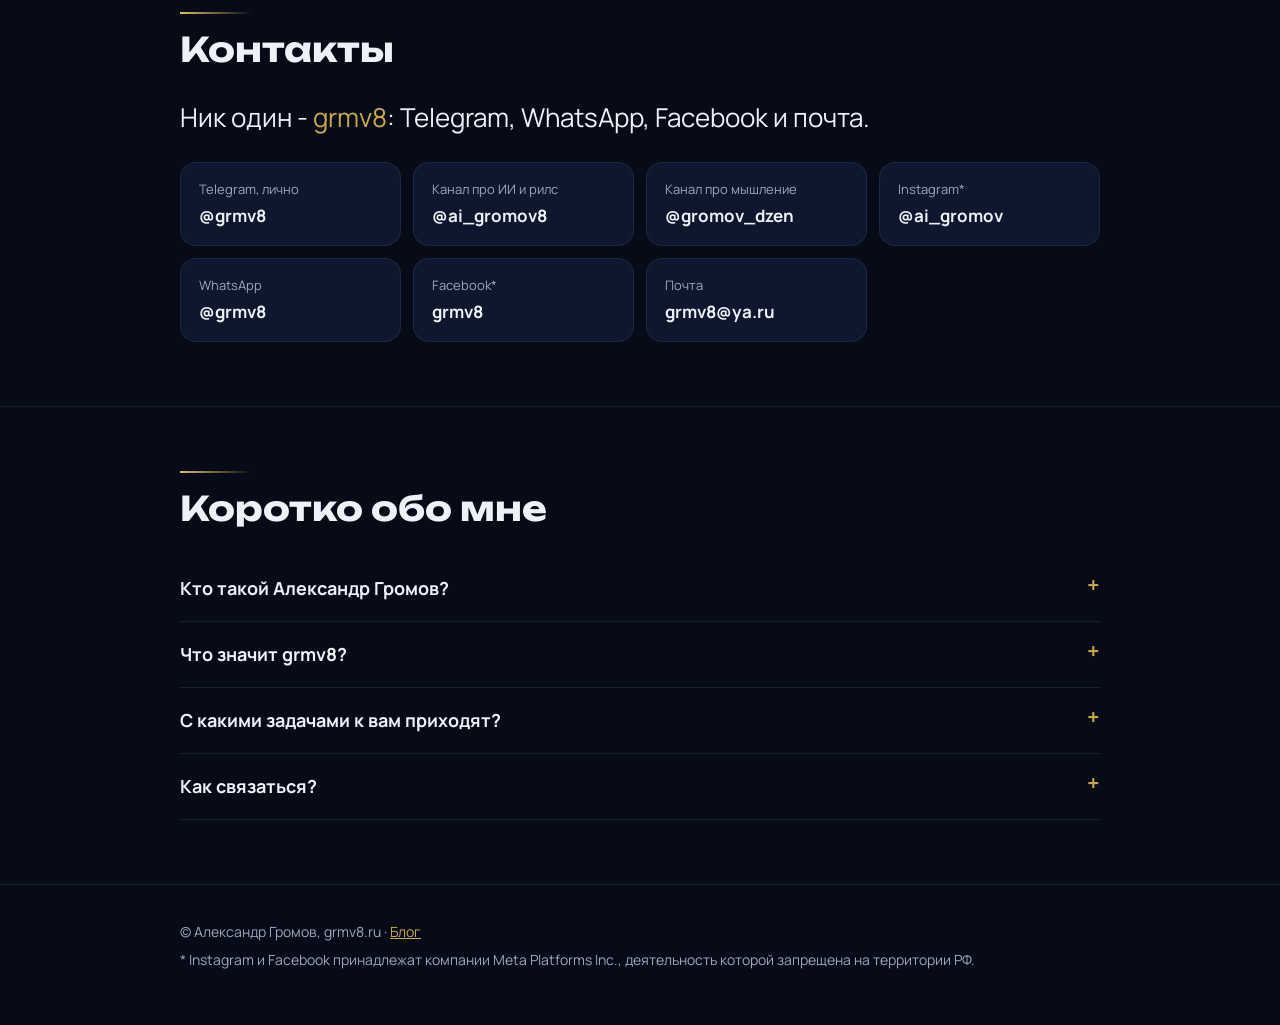
==== commit 26eba8c5: "Страница «Моя история» и ссылки на неё с главной Новая страница /istoriya/ с хроникой и фото, пункт " ====
--- a/index.html
+++ b/index.html
@@ -171,6 +171,8 @@
 /* fun facts */
 .fgrid{display:grid;grid-template-columns:repeat(4,1fr);gap:14px}
 .fact{background:linear-gradient(160deg,rgba(201,168,76,.10),rgba(201,168,76,0) 55%),var(--card);border:1px solid var(--line);border-radius:18px;padding:20px 18px;transition:.25s}
+a.fact{display:block;text-decoration:none;color:inherit}
+.story-link a{color:var(--gold)}
 .fact:hover{border-color:rgba(201,168,76,.55);transform:translateY(-3px)}
 .fact b{display:block;font:700 30px Unbounded,sans-serif;color:var(--gold);margin-bottom:8px;letter-spacing:-.01em}
 .fact i{font-style:normal}
@@ -326,6 +328,7 @@
     <a class="tlogo" href="/"><span>∞</span> grmv8</a>
     <nav class="tnav" id="tnav">
       <a href="#kto">Обо мне</a>
+      <a href="/istoriya/">История</a>
       <a href="#fakty">Факты</a>
       <a href="#obrazovanie">Образование</a>
       <a href="#napravleniya">Чем полезен</a>
@@ -377,6 +380,7 @@
         <p>До этого четыре года был исполнительным директором медиагруппы «Оазис» - 14 FM-станций, включая «Авторадио» и «Европу плюс», плюс телеканал. Принял компанию с долгом в несколько миллионов рублей. 2018 год она закрыла с прибылью и без долгов.</p>
         <p>С 2021 года веду программы Университета Иннополис и Академии внешней торговли: модератор, трекер, куратор проектных команд. На «Лидерах производительности» две мои команды из одного потока взяли второе и третье места.</p>
         <p>С нейросетями работаю каждый день: мою работу держит команда ИИ-агентов. Такие же отделы собираю для других компаний - под их задачи и данные.</p>
+        <p class="story-link">Как управленец, который двадцать лет не мог уехать дальше отпуска, стал работать с ноутбуком у океана - <a href="/istoriya/">моя история →</a></p>
       </div>
       <ul class="facts">
         <li><b><i data-n="20">20</i>+ лет</b><span>топ-менеджером в разных отраслях, из них 10 лет - в медиа</span></li>
@@ -395,10 +399,10 @@
         <div class="fact"><b>2011</b><p>открыл швейное производство и свой бренд детской одежды Rutaly - без WB и Ozon</p></div>
         <div class="fact"><b><i data-n="120">120</i></b><p>человек прособеседовали мы с коллегой за один день, когда набирали новую команду</p></div>
         <div class="fact"><b>30 000+</b><p>гостей собирали мероприятия, которые я организовывал</p></div>
-        <div class="fact"><b>-<i data-n="20">20</i> кг</b><p>сбросил и начал жизнь с чистого листа</p></div>
-        <div class="fact"><b>×2</b><p>соорганизатор и участник рекордов России и мира на досках Садху - на гвоздях</p></div>
-        <div class="fact"><b>Бали</b><p>уезжал туда жить «навсегда» - и вернулся в Россию</p></div>
-        <div class="fact"><b>46</b><p>лет - в этом возрасте стал отцом в третий раз</p></div>
+        <a class="fact" href="/istoriya/#minus20"><b>-<i data-n="20">20</i> кг</b><p>сбросил и начал жизнь с чистого листа</p></a>
+        <a class="fact" href="/istoriya/#gvozdi"><b>×2</b><p>соорганизатор и участник рекордов России и мира на досках Садху - на гвоздях</p></a>
+        <a class="fact" href="/istoriya/#bali"><b>Бали</b><p>уезжал туда жить «навсегда» - и вернулся в Россию</p></a>
+        <a class="fact" href="/istoriya/#otec"><b>46</b><p>лет - в этом возрасте стал отцом в третий раз</p></a>
       </div>
     </div>
   </section>
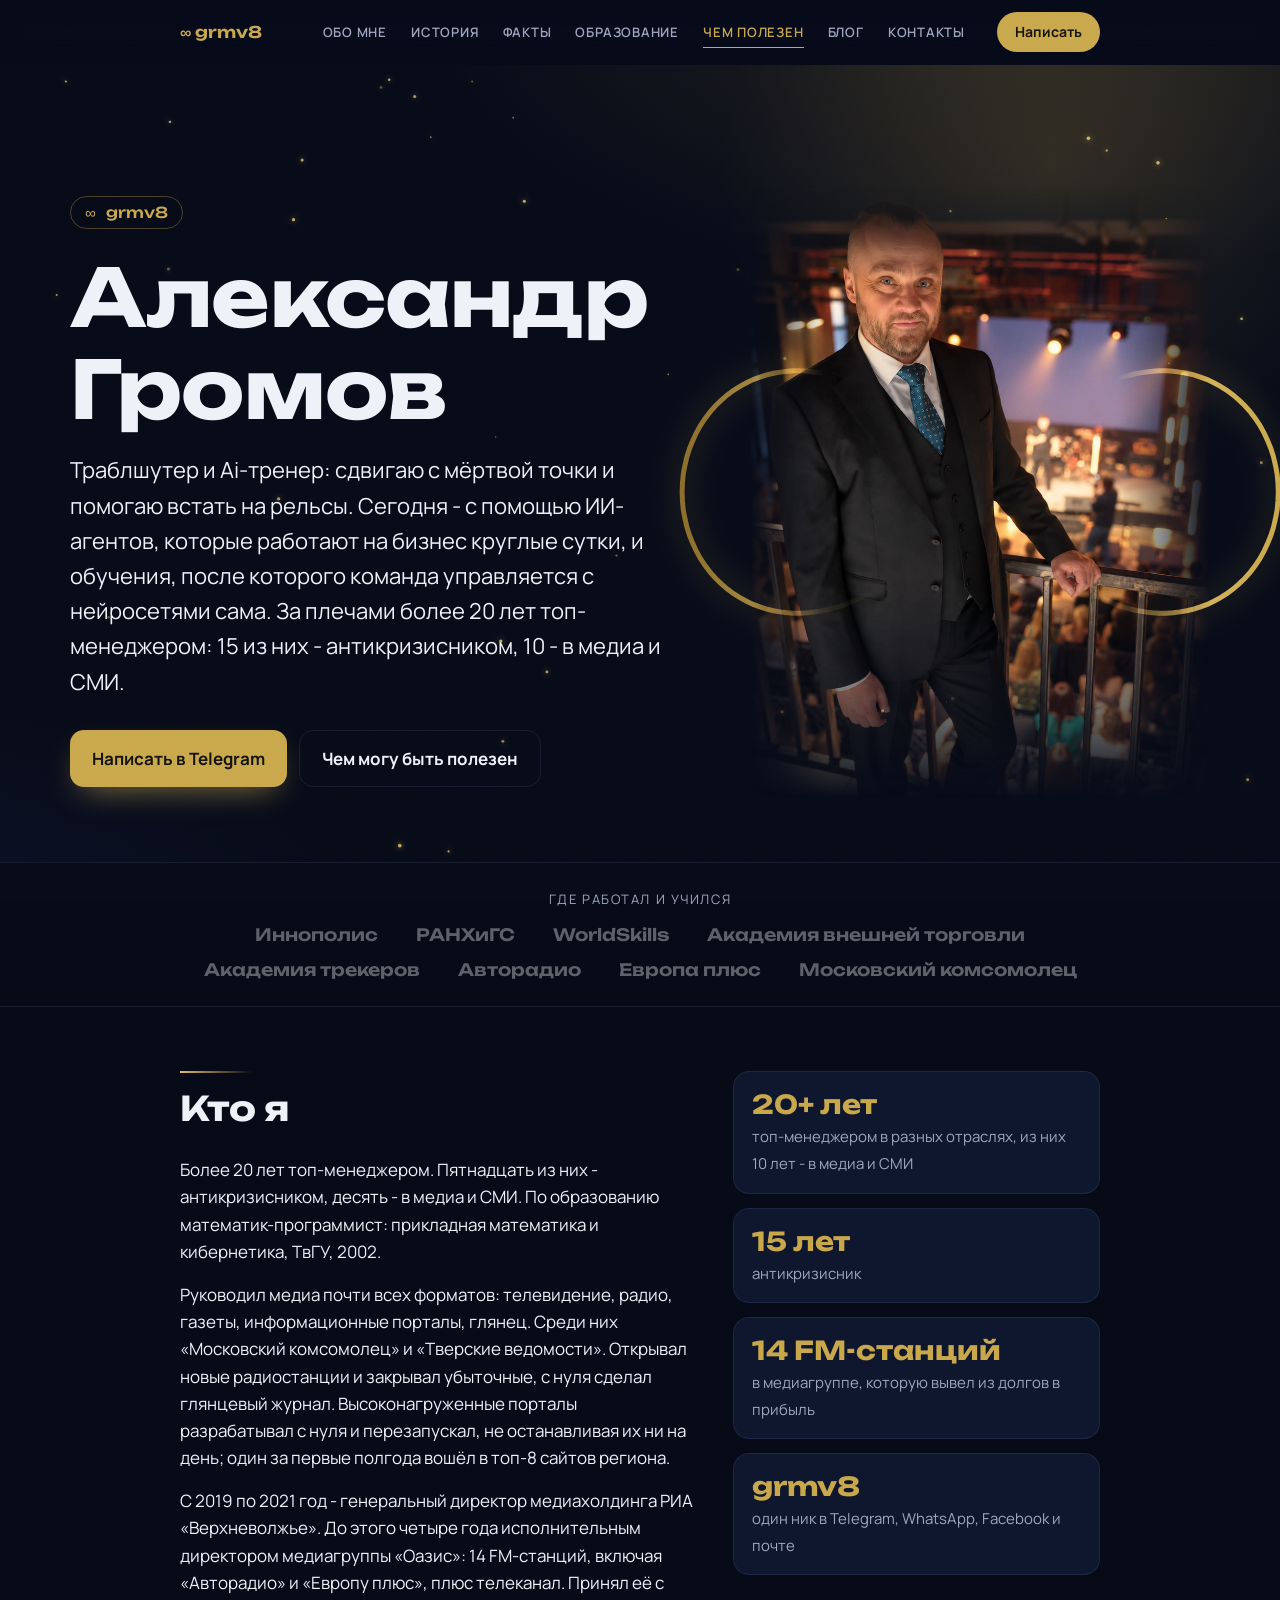
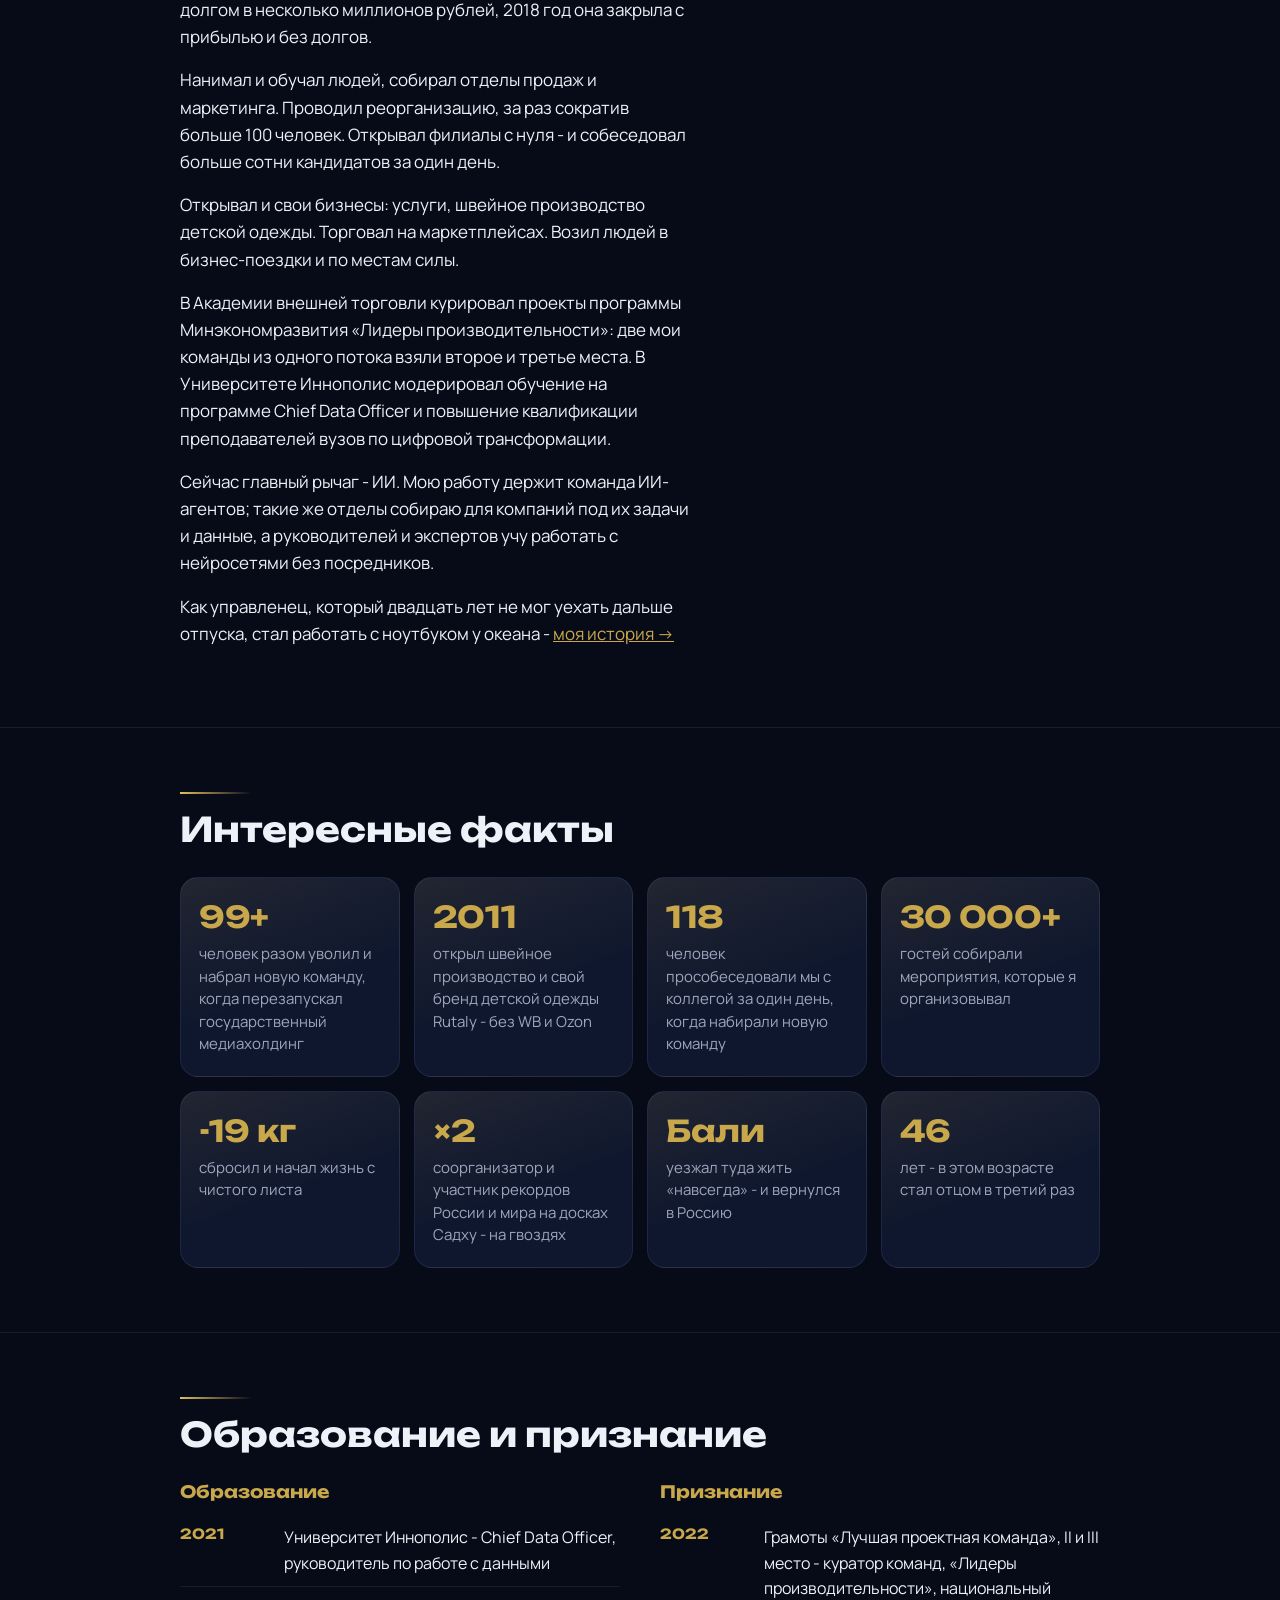
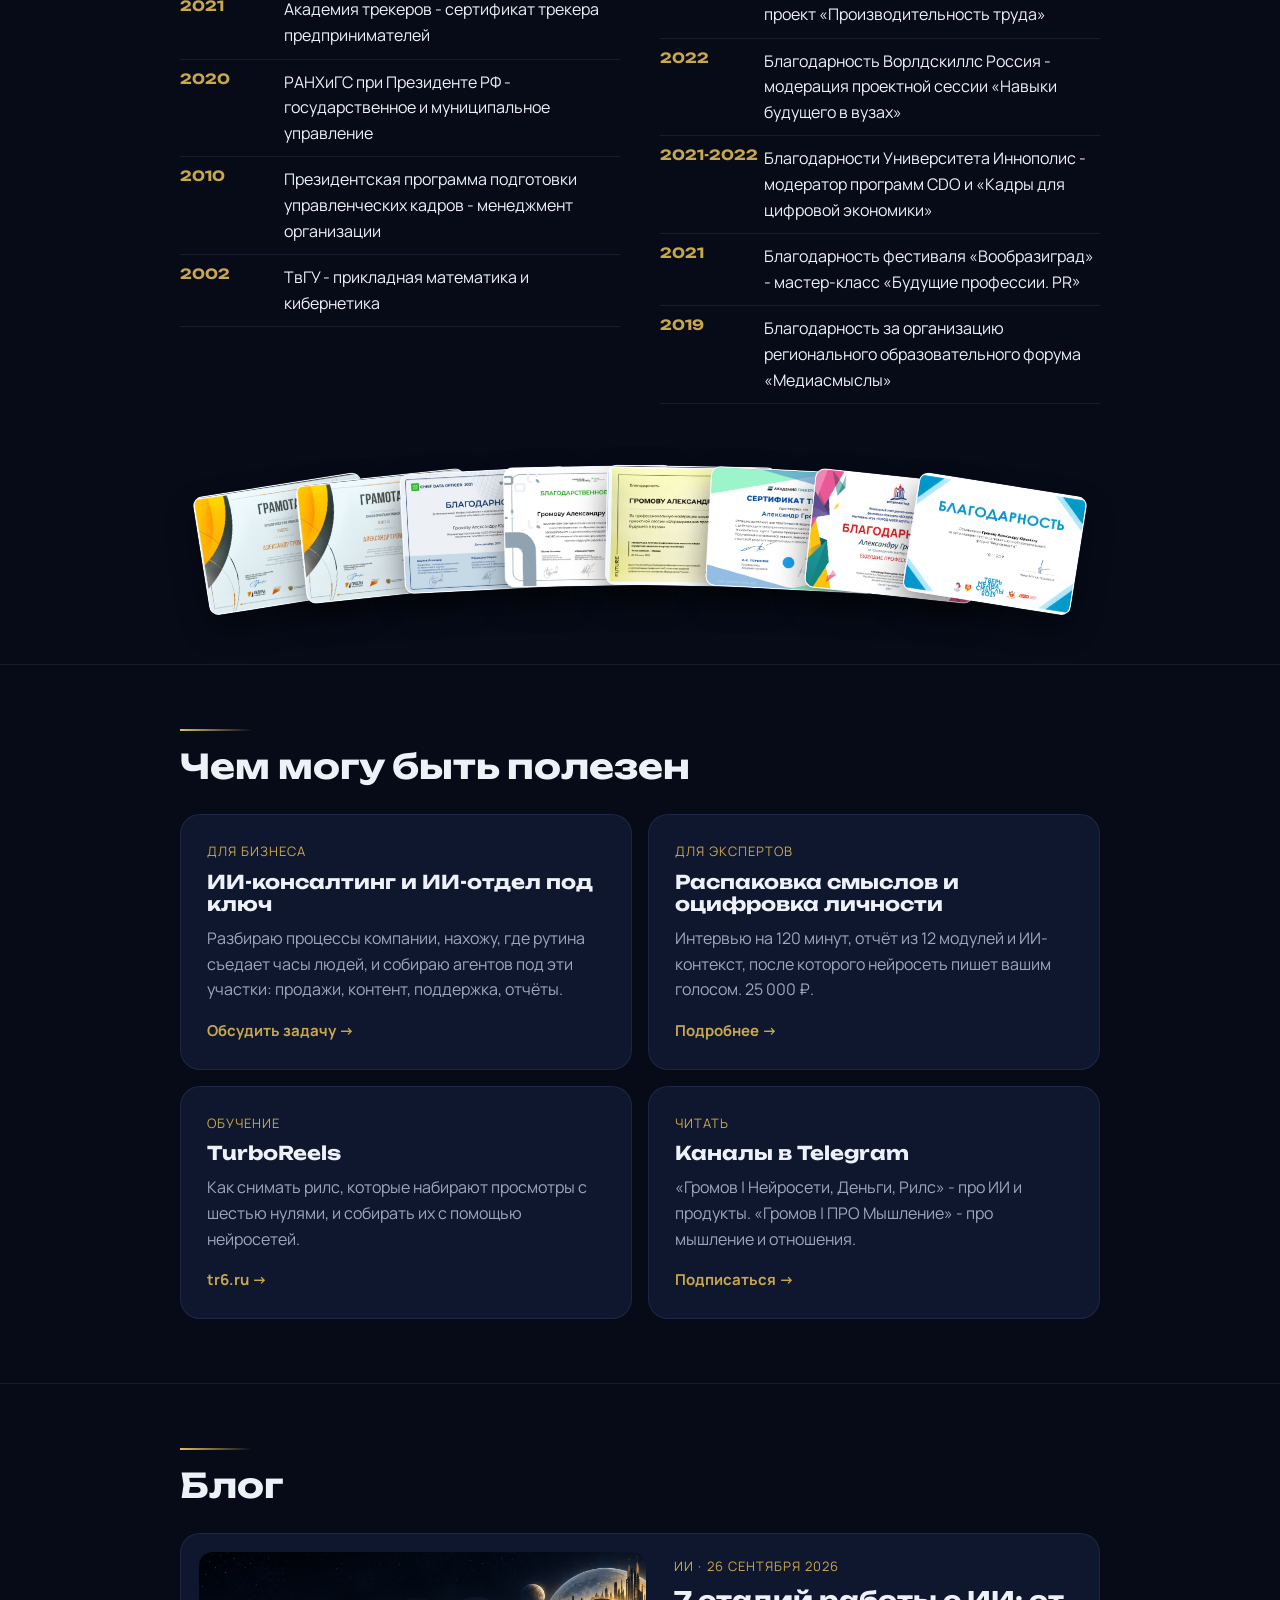
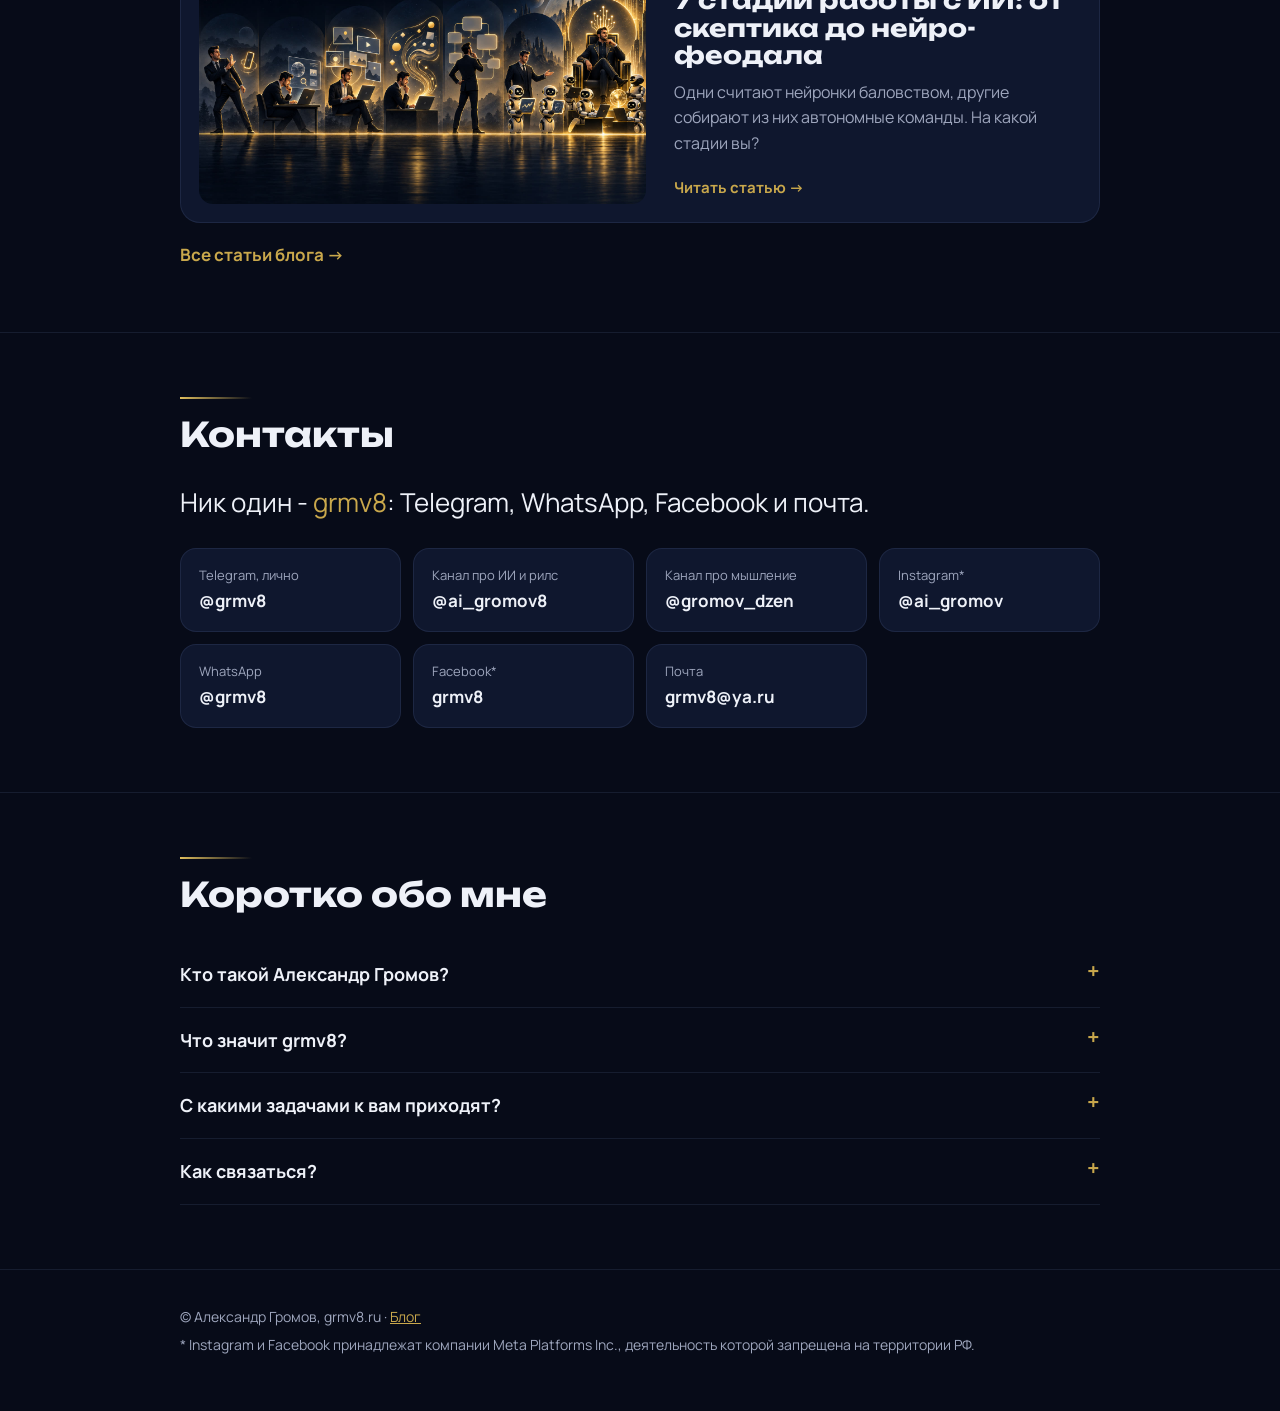
==== commit 6b2333b4: "Позиционирование: траблшутер и Ai-тренер, новые факты биографии Co-Authored-By: Claude Opus 5.5 <nor" ====
--- a/index.html
+++ b/index.html
@@ -3,15 +3,15 @@
 <head>
 <meta charset="UTF-8">
 <meta name="viewport" content="width=device-width, initial-scale=1, viewport-fit=cover">
-<title>Александр Громов (grmv8) - внедрение ИИ в бизнес, нейросети, рилс</title>
-<meta name="description" content="Александр Громов, ник grmv8 в Telegram, WhatsApp и Facebook. Экс-гендиректор медиахолдинга, более 20 лет топ-менеджером, сейчас внедряет ИИ-отделы в бизнес и учит экспертов продавать через нейросети и рилс.">
+<title>Александр Громов (grmv8) - траблшутер и Ai-тренер, внедрение ИИ в бизнес</title>
+<meta name="description" content="Александр Громов, ник grmv8 в Telegram, WhatsApp и Facebook. Траблшутер и Ai-тренер: более 20 лет топ-менеджером, 15 из них антикризисником, 10 - в медиа. Внедряет ИИ-отделы в бизнес и учит работать с нейросетями.">
 <link rel="canonical" href="https://grmv8.ru/">
 <meta name="robots" content="index, follow">
 
 <meta property="og:type" content="profile">
 <meta property="og:url" content="https://grmv8.ru/">
 <meta property="og:title" content="Александр Громов - grmv8">
-<meta property="og:description" content="Внедряю ИИ в бизнес. Более 20 лет топ-менеджером, 10 лет во главе медиа. Ник grmv8 - в Telegram, WhatsApp и Facebook.">
+<meta property="og:description" content="Траблшутер и Ai-тренер. Более 20 лет топ-менеджером: 15 - антикризисником, 10 - в медиа. Ник grmv8 - в Telegram, WhatsApp и Facebook.">
 <meta property="og:image" content="https://grmv8.ru/og.png">
 <meta property="og:image:width" content="1200">
 <meta property="og:image:height" content="630">
@@ -42,8 +42,8 @@
       "url": "https://grmv8.ru/",
       "image": "https://grmv8.ru/photo.jpg",
       "email": "mailto:grmv8@ya.ru",
-      "jobTitle": "Траблшутер, трекер, консультант по внедрению ИИ в бизнес",
-      "description": "Бывший генеральный директор медиахолдинга РИА «Верхневолжье», более 20 лет топ-менеджером, с 2011 по 2021 год руководил медиа. Внедряет ИИ-отделы в бизнес, учит экспертов продавать через нейросети и рилс.",
+      "jobTitle": "Траблшутер и Ai-тренер, консультант по внедрению ИИ в бизнес",
+      "description": "Траблшутер и Ai-тренер. Более 20 лет топ-менеджером, из них 15 лет антикризисным управленцем и 10 лет в медиа: телевидение, радио, газеты, информационные порталы, глянец. Бывший генеральный директор медиахолдинга РИА «Верхневолжье». Внедряет ИИ-отделы в бизнес и обучает работе с нейросетями.",
       "alumniOf": [
         {"@type": "CollegeOrUniversity", "name": "ТвГУ"},
         {"@type": "CollegeOrUniversity", "name": "РАНХиГС при Президенте РФ"},
@@ -55,7 +55,7 @@
         "Благодарности Университета Иннополис, CDO и «Кадры для цифровой экономики», 2021-2022",
         "Благодарность Ворлдскиллс Россия, 2022"
       ],
-      "knowsAbout": ["искусственный интеллект", "ИИ-агенты", "внедрение ИИ в бизнес", "маркетинг", "рилс", "монетизация медиа", "профайлинг"],
+      "knowsAbout": ["антикризисное управление", "искусственный интеллект", "ИИ-агенты", "внедрение ИИ в бизнес", "обучение работе с нейросетями", "маркетинг", "рилс", "монетизация медиа", "профайлинг"],
       "sameAs": [
         "https://t.me/grmv8",
         "https://wa.me/qr/2PC434GC3PRFO1",
@@ -82,7 +82,7 @@
           "name": "Кто такой Александр Громов?",
           "acceptedAnswer": {
             "@type": "Answer",
-            "text": "Александр Юрьевич Громов - математик-программист и управленец. В 2019-2021 годах генеральный директор медиахолдинга РИА «Верхневолжье» (более 100 сотрудников, шесть редакций, включая «Московский комсомолец»), до этого исполнительный директор медиагруппы «Оазис» (14 FM-станций). С 2021 года ведёт программы Университета Иннополис и Академии внешней торговли. Сейчас внедряет ИИ в бизнес."
+            "text": "Александр Юрьевич Громов - траблшутер и Ai-тренер. Более 20 лет топ-менеджером: 15 из них антикризисным управленцем, 10 - в медиа и СМИ (телевидение, радио, газеты, информационные порталы, глянец). В 2019-2021 годах генеральный директор медиахолдинга РИА «Верхневолжье», до этого исполнительный директор медиагруппы «Оазис» (14 FM-станций). Курировал проекты программы Минэкономразвития «Лидеры производительности» в Академии внешней торговли, модерировал программы Университета Иннополис. Сейчас внедряет ИИ-отделы в бизнес и учит руководителей и экспертов работать с нейросетями."
           }
         },
         {
@@ -345,7 +345,7 @@
    <div>
     <span class="nick"><span class="inf">∞</span> grmv8</span>
     <h1 class="shine">Александр Громов</h1>
-    <p class="lead">Траблшутер и трекер: сдвигаю с мёртвой точки и помогаю встать на рельсы. Сегодня - с помощью ИИ-агентов, которые работают на бизнес круглые сутки. За плечами более 20 лет топ-менеджером, из них десять - во главе медиа.</p>
+    <p class="lead">Траблшутер и Ai-тренер: сдвигаю с мёртвой точки и помогаю встать на рельсы. Сегодня - с помощью ИИ-агентов, которые работают на бизнес круглые сутки, и обучения, после которого команда управляется с нейросетями сама. За плечами более 20 лет топ-менеджером: 15 из них - антикризисником, 10 - в медиа и СМИ.</p>
     <div class="btns">
       <a class="btn btn-gold" href="https://t.me/grmv8">Написать в Telegram</a>
       <a class="btn btn-line" href="#napravleniya">Чем могу быть полезен</a>
@@ -375,16 +375,18 @@
     <div class="wrap bio">
       <div>
         <h2>Кто я</h2>
-        <p>По образованию - математик-программист: прикладная математика и кибернетика, выпуск 2002 года. Потом более 20 лет топ-менеджером в разных отраслях. С 2011 по 2021 год руководил медиа: радио, газеты, сайты.</p>
-        <p>С 2019 по 2021 год - генеральный директор медиахолдинга РИА «Верхневолжье»: больше 100 сотрудников, шесть редакций, среди них «Московский комсомолец». За два года запустил новый портал и вдвое срезал расходы на серверы. Портал за первые полгода вошёл в топ-8 сайтов региона.</p>
-        <p>До этого четыре года был исполнительным директором медиагруппы «Оазис» - 14 FM-станций, включая «Авторадио» и «Европу плюс», плюс телеканал. Принял компанию с долгом в несколько миллионов рублей. 2018 год она закрыла с прибылью и без долгов.</p>
-        <p>С 2021 года веду программы Университета Иннополис и Академии внешней торговли: модератор, трекер, куратор проектных команд. На «Лидерах производительности» две мои команды из одного потока взяли второе и третье места.</p>
-        <p>С нейросетями работаю каждый день: мою работу держит команда ИИ-агентов. Такие же отделы собираю для других компаний - под их задачи и данные.</p>
+        <p>Более 20 лет топ-менеджером. Пятнадцать из них - антикризисником, десять - в медиа и СМИ. По образованию математик-программист: прикладная математика и кибернетика, ТвГУ, 2002.</p>
+        <p>Руководил медиа почти всех форматов: телевидение, радио, газеты, информационные порталы, глянец. Среди них «Московский комсомолец» и «Тверские ведомости». Открывал новые радиостанции и закрывал убыточные, с нуля сделал глянцевый журнал. Высоконагруженные порталы разрабатывал с нуля и перезапускал, не останавливая их ни на день; один за первые полгода вошёл в топ-8 сайтов региона.</p>
+        <p>С 2019 по 2021 год - генеральный директор медиахолдинга РИА «Верхневолжье». До этого четыре года исполнительным директором медиагруппы «Оазис»: 14 FM-станций, включая «Авторадио» и «Европу плюс», плюс телеканал. Принял её с долгом в несколько миллионов рублей, 2018 год она закрыла с прибылью и без долгов.</p>
+        <p>Нанимал и обучал людей, собирал отделы продаж и маркетинга. Проводил реорганизацию, за раз сократив больше 100 человек. Открывал филиалы с нуля - и собеседовал больше сотни кандидатов за один день.</p>
+        <p>Открывал и свои бизнесы: услуги, швейное производство детской одежды. Торговал на маркетплейсах. Возил людей в бизнес-поездки и по местам силы.</p>
+        <p>В Академии внешней торговли курировал проекты программы Минэкономразвития «Лидеры производительности»: две мои команды из одного потока взяли второе и третье места. В Университете Иннополис модерировал обучение на программе Chief Data Officer и повышение квалификации преподавателей вузов по цифровой трансформации.</p>
+        <p>Сейчас главный рычаг - ИИ. Мою работу держит команда ИИ-агентов; такие же отделы собираю для компаний под их задачи и данные, а руководителей и экспертов учу работать с нейросетями без посредников.</p>
         <p class="story-link">Как управленец, который двадцать лет не мог уехать дальше отпуска, стал работать с ноутбуком у океана - <a href="/istoriya/">моя история →</a></p>
       </div>
       <ul class="facts">
-        <li><b><i data-n="20">20</i>+ лет</b><span>топ-менеджером в разных отраслях, из них 10 лет - в медиа</span></li>
-        <li><b><i data-n="100">100</i>+ человек</b><span>и шесть редакций в холдинге под моим руководством</span></li>
+        <li><b><i data-n="20">20</i>+ лет</b><span>топ-менеджером в разных отраслях, из них 10 лет - в медиа и СМИ</span></li>
+        <li><b><i data-n="15">15</i> лет</b><span>антикризисник</span></li>
         <li><b><i data-n="14">14</i> FM-станций</b><span>в медиагруппе, которую вывел из долгов в прибыль</span></li>
         <li><b>grmv8</b><span>один ник в Telegram, WhatsApp, Facebook и почте</span></li>
       </ul>
@@ -514,7 +516,7 @@
       <h2>Коротко обо мне</h2>
       <details>
         <summary>Кто такой Александр Громов?</summary>
-        <p>Александр Юрьевич Громов - математик-программист и управленец. В 2019-2021 годах генеральный директор медиахолдинга РИА «Верхневолжье» (более 100 сотрудников, шесть редакций, включая «Московский комсомолец»), до этого исполнительный директор медиагруппы «Оазис» (14 FM-станций). С 2021 года ведёт программы Университета Иннополис и Академии внешней торговли. Сейчас внедряет ИИ в бизнес.</p>
+        <p>Александр Юрьевич Громов - траблшутер и Ai-тренер. Более 20 лет топ-менеджером: 15 из них антикризисным управленцем, 10 - в медиа и СМИ (телевидение, радио, газеты, информационные порталы, глянец). В 2019-2021 годах генеральный директор медиахолдинга РИА «Верхневолжье», до этого исполнительный директор медиагруппы «Оазис» (14 FM-станций). Курировал проекты программы Минэкономразвития «Лидеры производительности» в Академии внешней торговли, модерировал программы Университета Иннополис. Сейчас внедряет ИИ-отделы в бизнес и учит руководителей и экспертов работать с нейросетями.</p>
       </details>
       <details>
         <summary>Что значит grmv8?</summary>
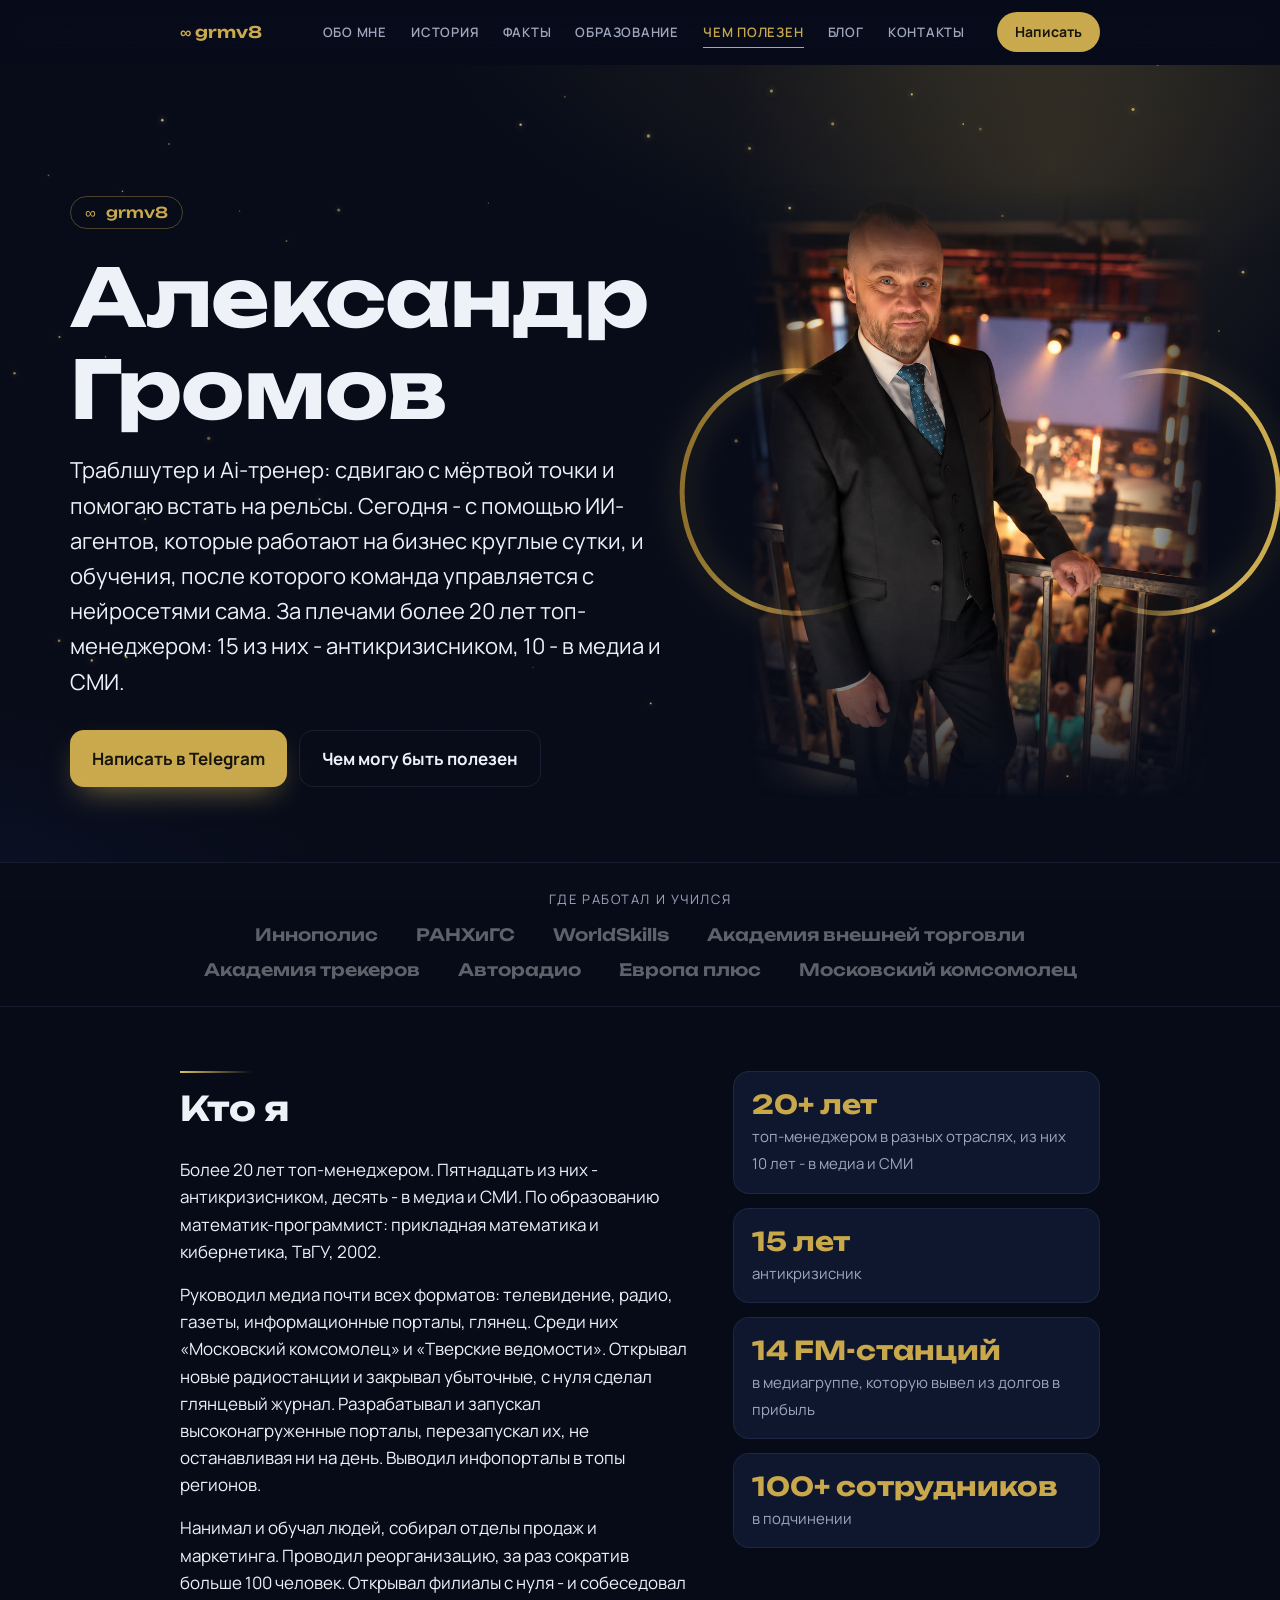
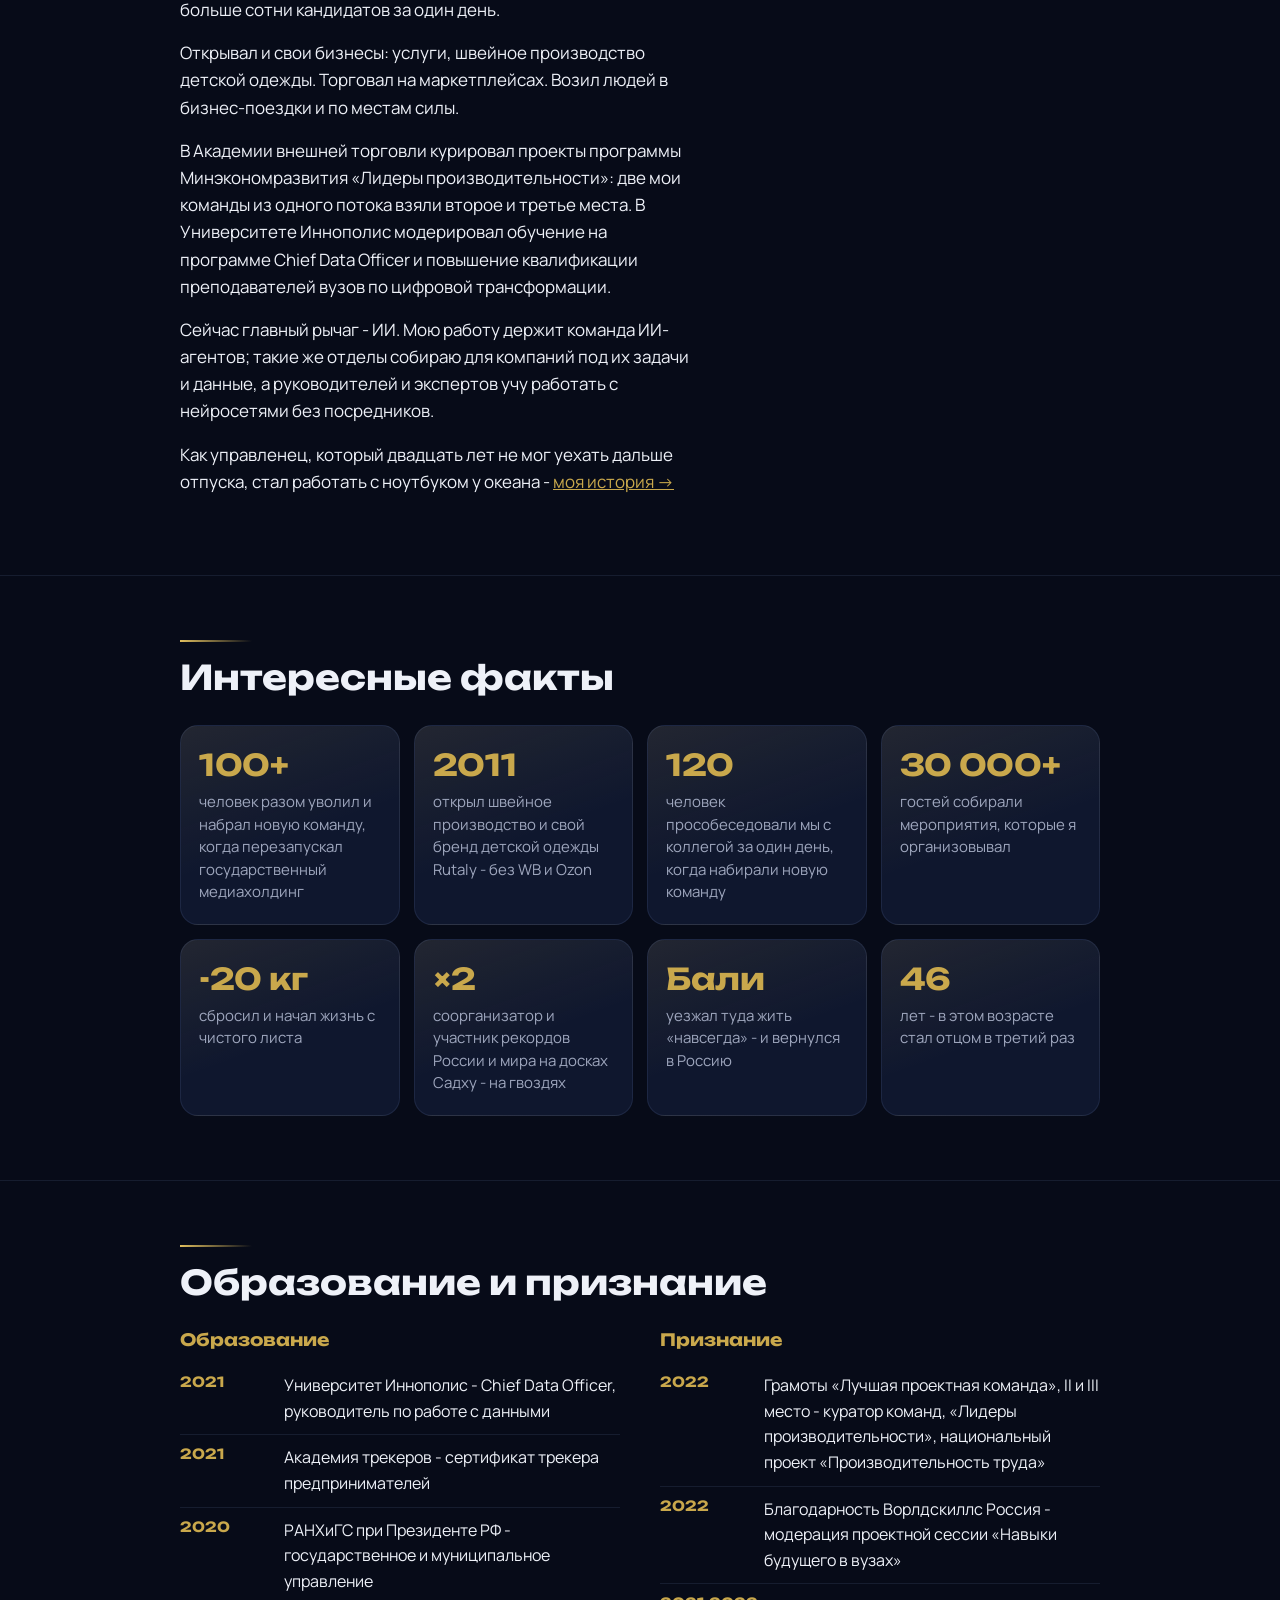
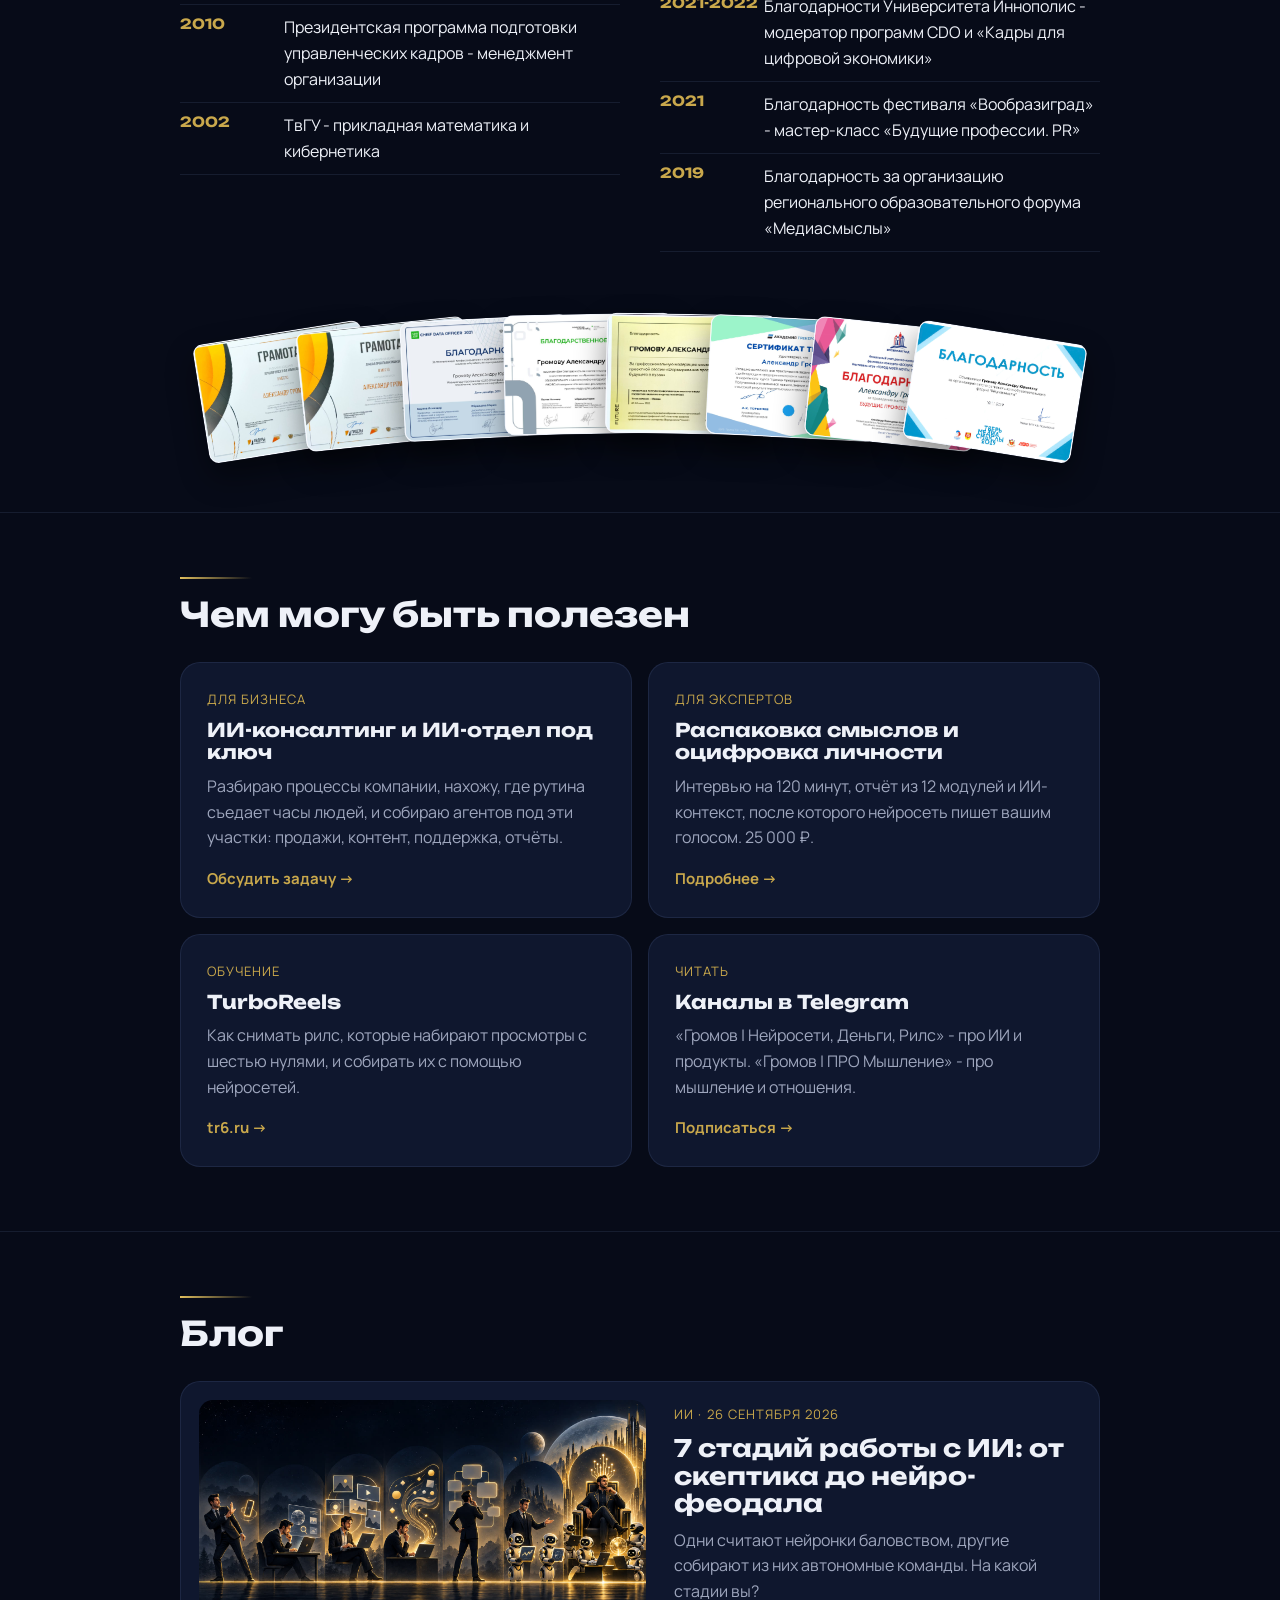
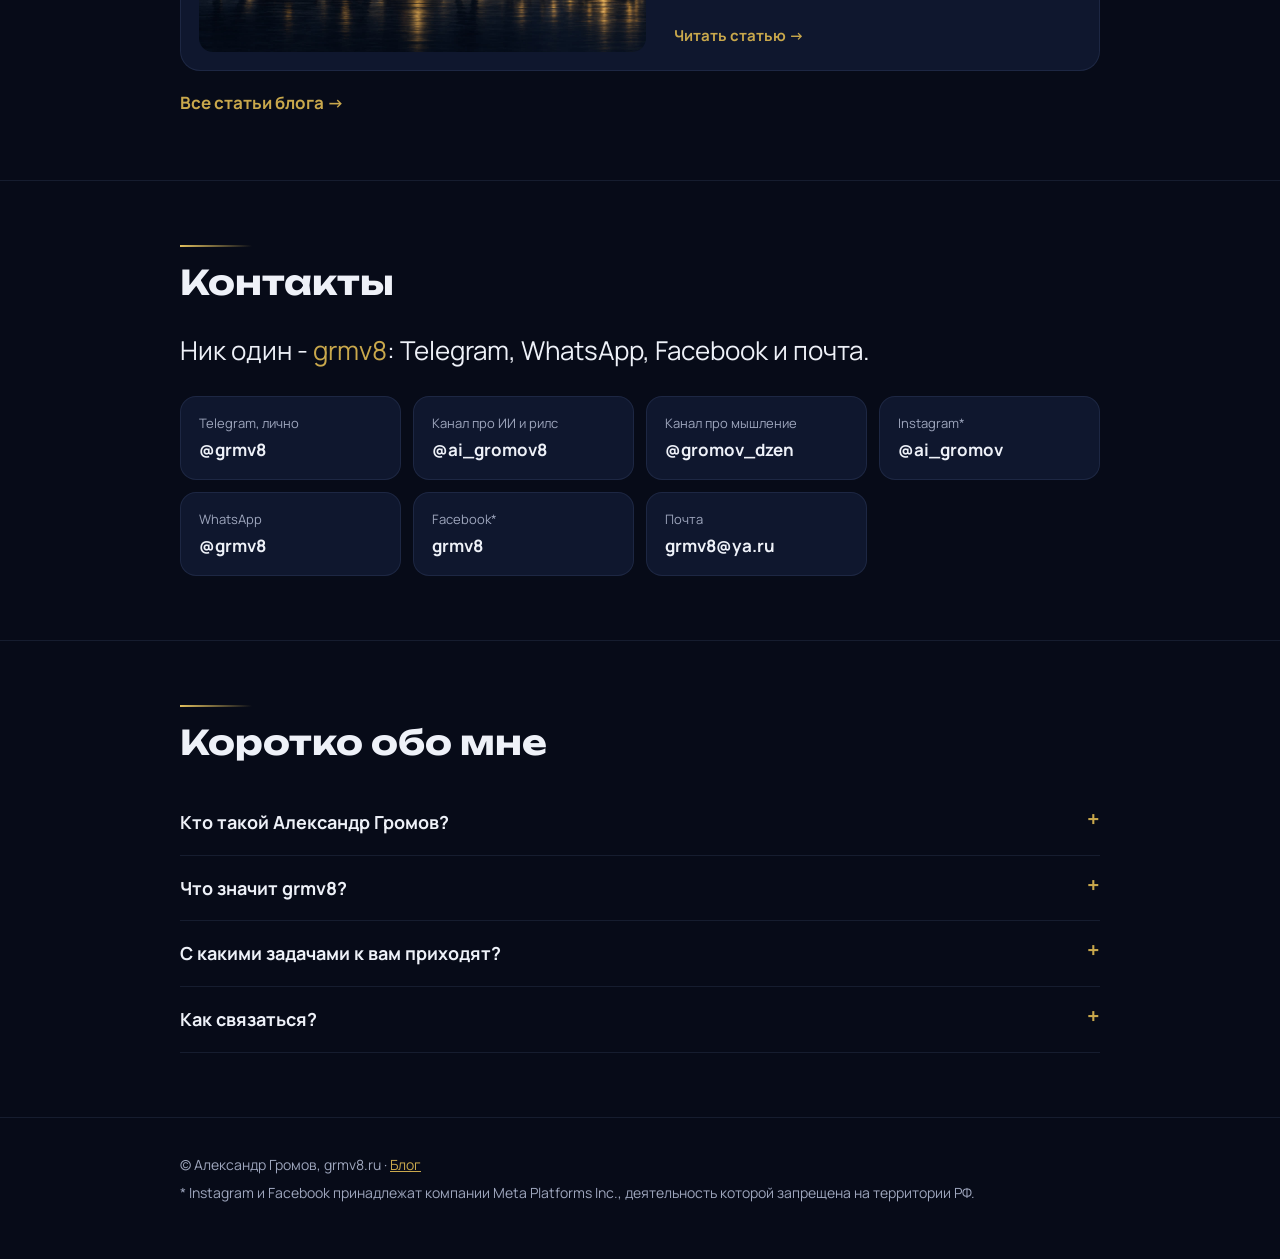
==== commit 8fc755bb: "Кто я: 100+ сотрудников в подчинении, порталы, без блока Верхневолжье/Оазис Co-Authored-By: Claude O" ====
--- a/index.html
+++ b/index.html
@@ -376,8 +376,7 @@
       <div>
         <h2>Кто я</h2>
         <p>Более 20 лет топ-менеджером. Пятнадцать из них - антикризисником, десять - в медиа и СМИ. По образованию математик-программист: прикладная математика и кибернетика, ТвГУ, 2002.</p>
-        <p>Руководил медиа почти всех форматов: телевидение, радио, газеты, информационные порталы, глянец. Среди них «Московский комсомолец» и «Тверские ведомости». Открывал новые радиостанции и закрывал убыточные, с нуля сделал глянцевый журнал. Высоконагруженные порталы разрабатывал с нуля и перезапускал, не останавливая их ни на день; один за первые полгода вошёл в топ-8 сайтов региона.</p>
-        <p>С 2019 по 2021 год - генеральный директор медиахолдинга РИА «Верхневолжье». До этого четыре года исполнительным директором медиагруппы «Оазис»: 14 FM-станций, включая «Авторадио» и «Европу плюс», плюс телеканал. Принял её с долгом в несколько миллионов рублей, 2018 год она закрыла с прибылью и без долгов.</p>
+        <p>Руководил медиа почти всех форматов: телевидение, радио, газеты, информационные порталы, глянец. Среди них «Московский комсомолец» и «Тверские ведомости». Открывал новые радиостанции и закрывал убыточные, с нуля сделал глянцевый журнал. Разрабатывал и запускал высоконагруженные порталы, перезапускал их, не останавливая ни на день. Выводил инфопорталы в топы регионов.</p>
         <p>Нанимал и обучал людей, собирал отделы продаж и маркетинга. Проводил реорганизацию, за раз сократив больше 100 человек. Открывал филиалы с нуля - и собеседовал больше сотни кандидатов за один день.</p>
         <p>Открывал и свои бизнесы: услуги, швейное производство детской одежды. Торговал на маркетплейсах. Возил людей в бизнес-поездки и по местам силы.</p>
         <p>В Академии внешней торговли курировал проекты программы Минэкономразвития «Лидеры производительности»: две мои команды из одного потока взяли второе и третье места. В Университете Иннополис модерировал обучение на программе Chief Data Officer и повышение квалификации преподавателей вузов по цифровой трансформации.</p>
@@ -388,7 +387,7 @@
         <li><b><i data-n="20">20</i>+ лет</b><span>топ-менеджером в разных отраслях, из них 10 лет - в медиа и СМИ</span></li>
         <li><b><i data-n="15">15</i> лет</b><span>антикризисник</span></li>
         <li><b><i data-n="14">14</i> FM-станций</b><span>в медиагруппе, которую вывел из долгов в прибыль</span></li>
-        <li><b>grmv8</b><span>один ник в Telegram, WhatsApp, Facebook и почте</span></li>
+        <li><b><i data-n="100">100</i>+ сотрудников</b><span>в подчинении</span></li>
       </ul>
     </div>
   </section>
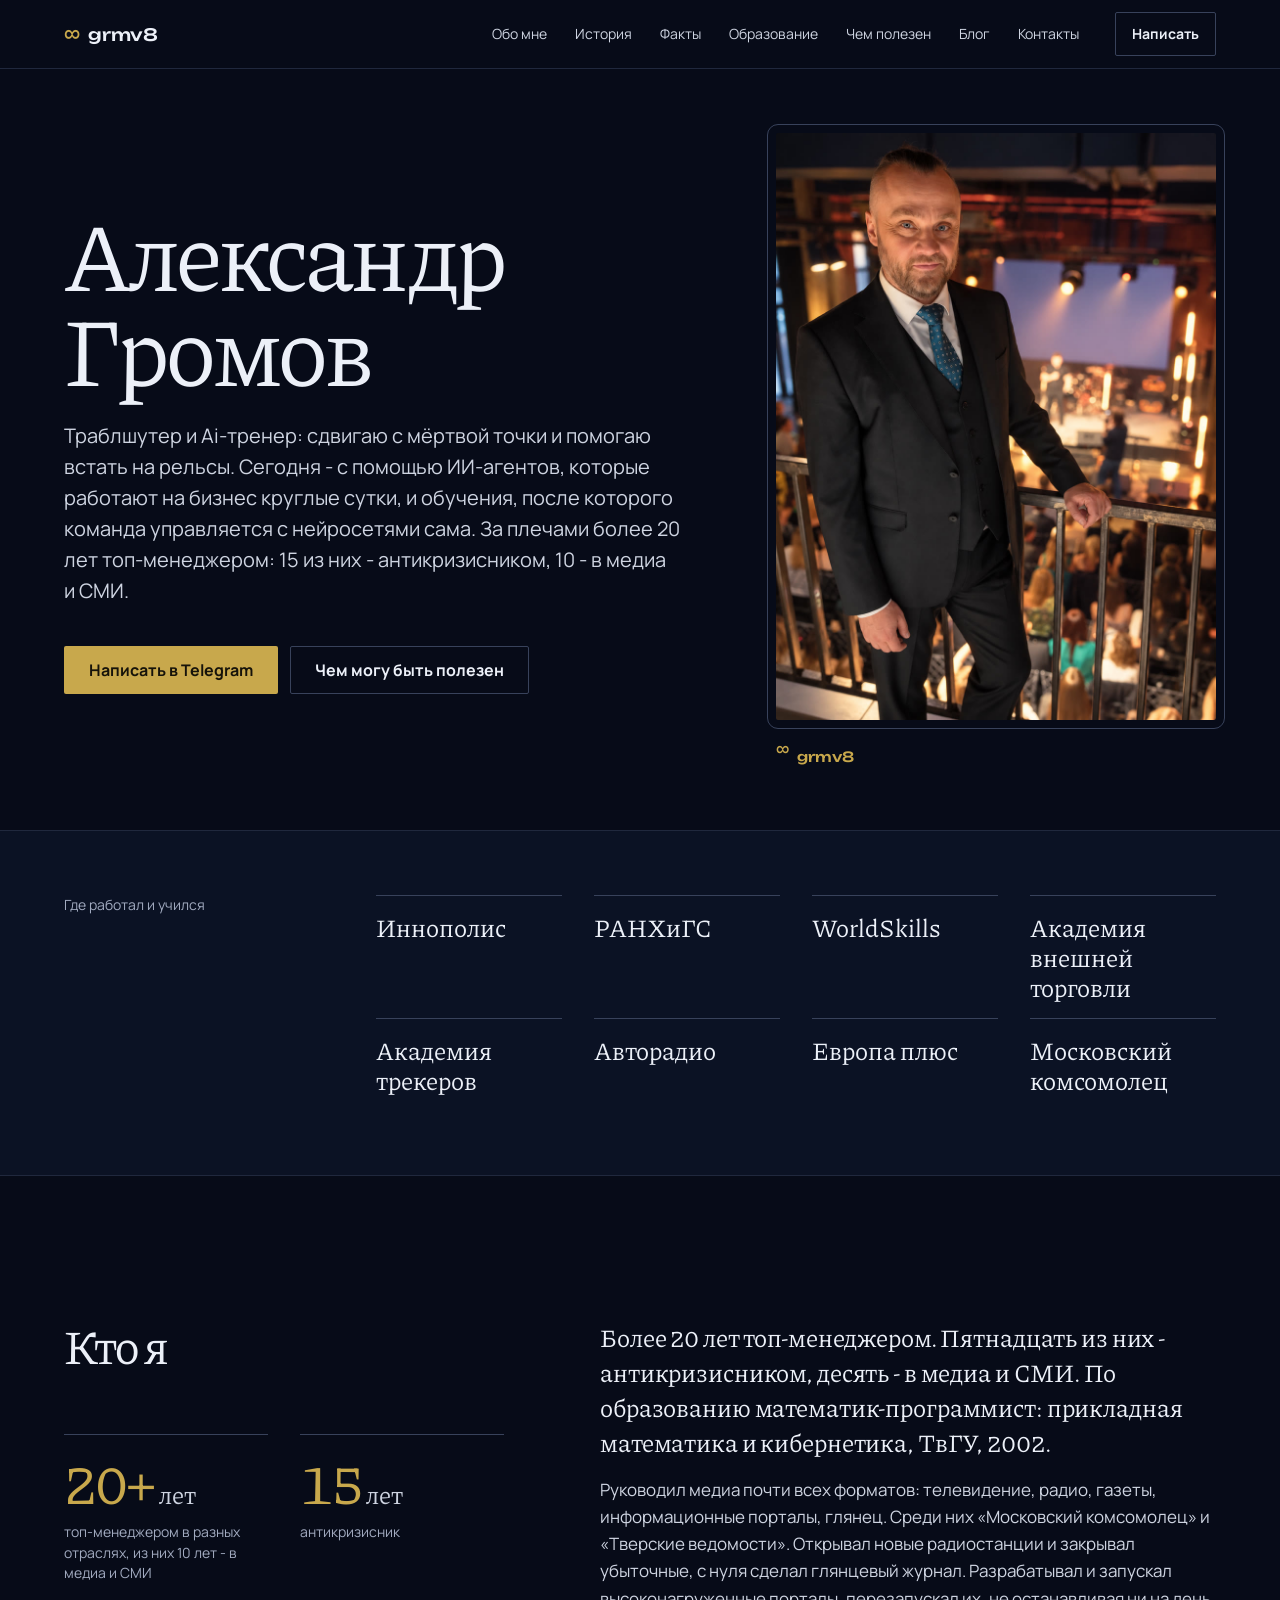
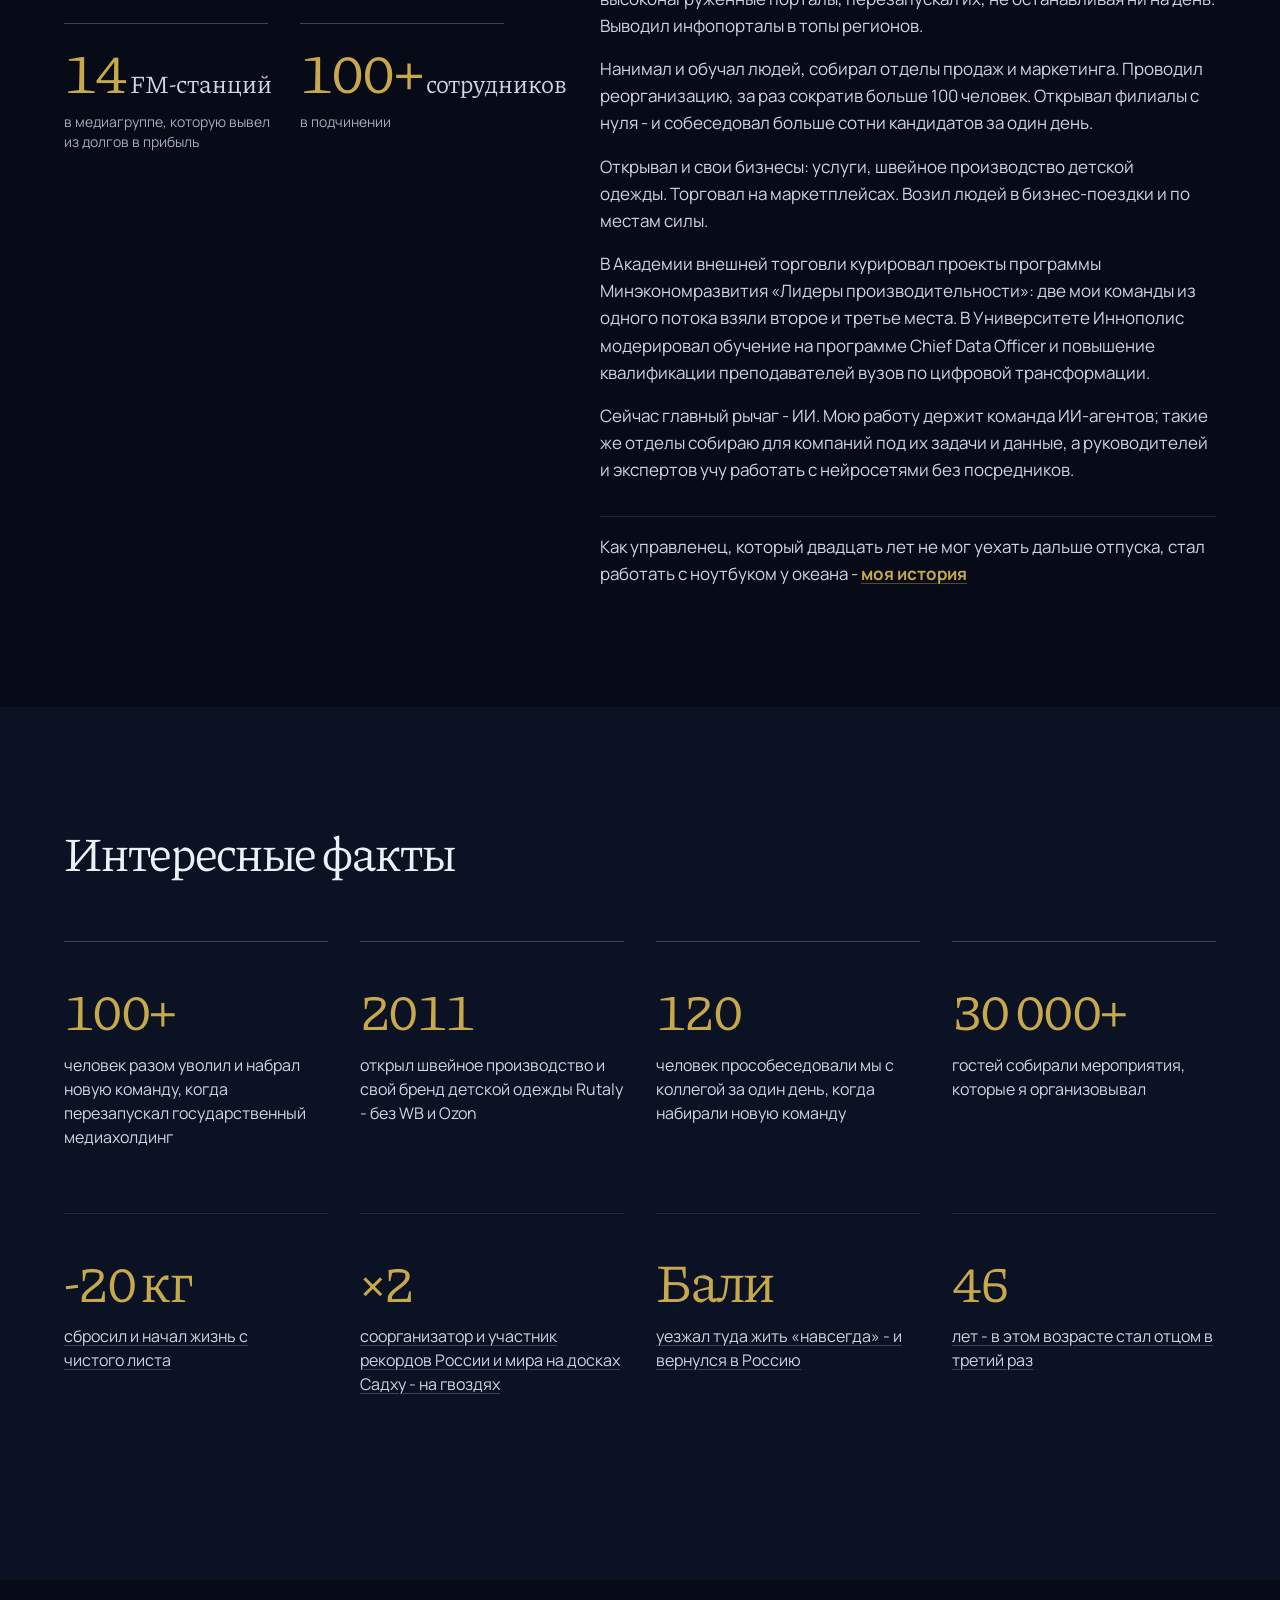
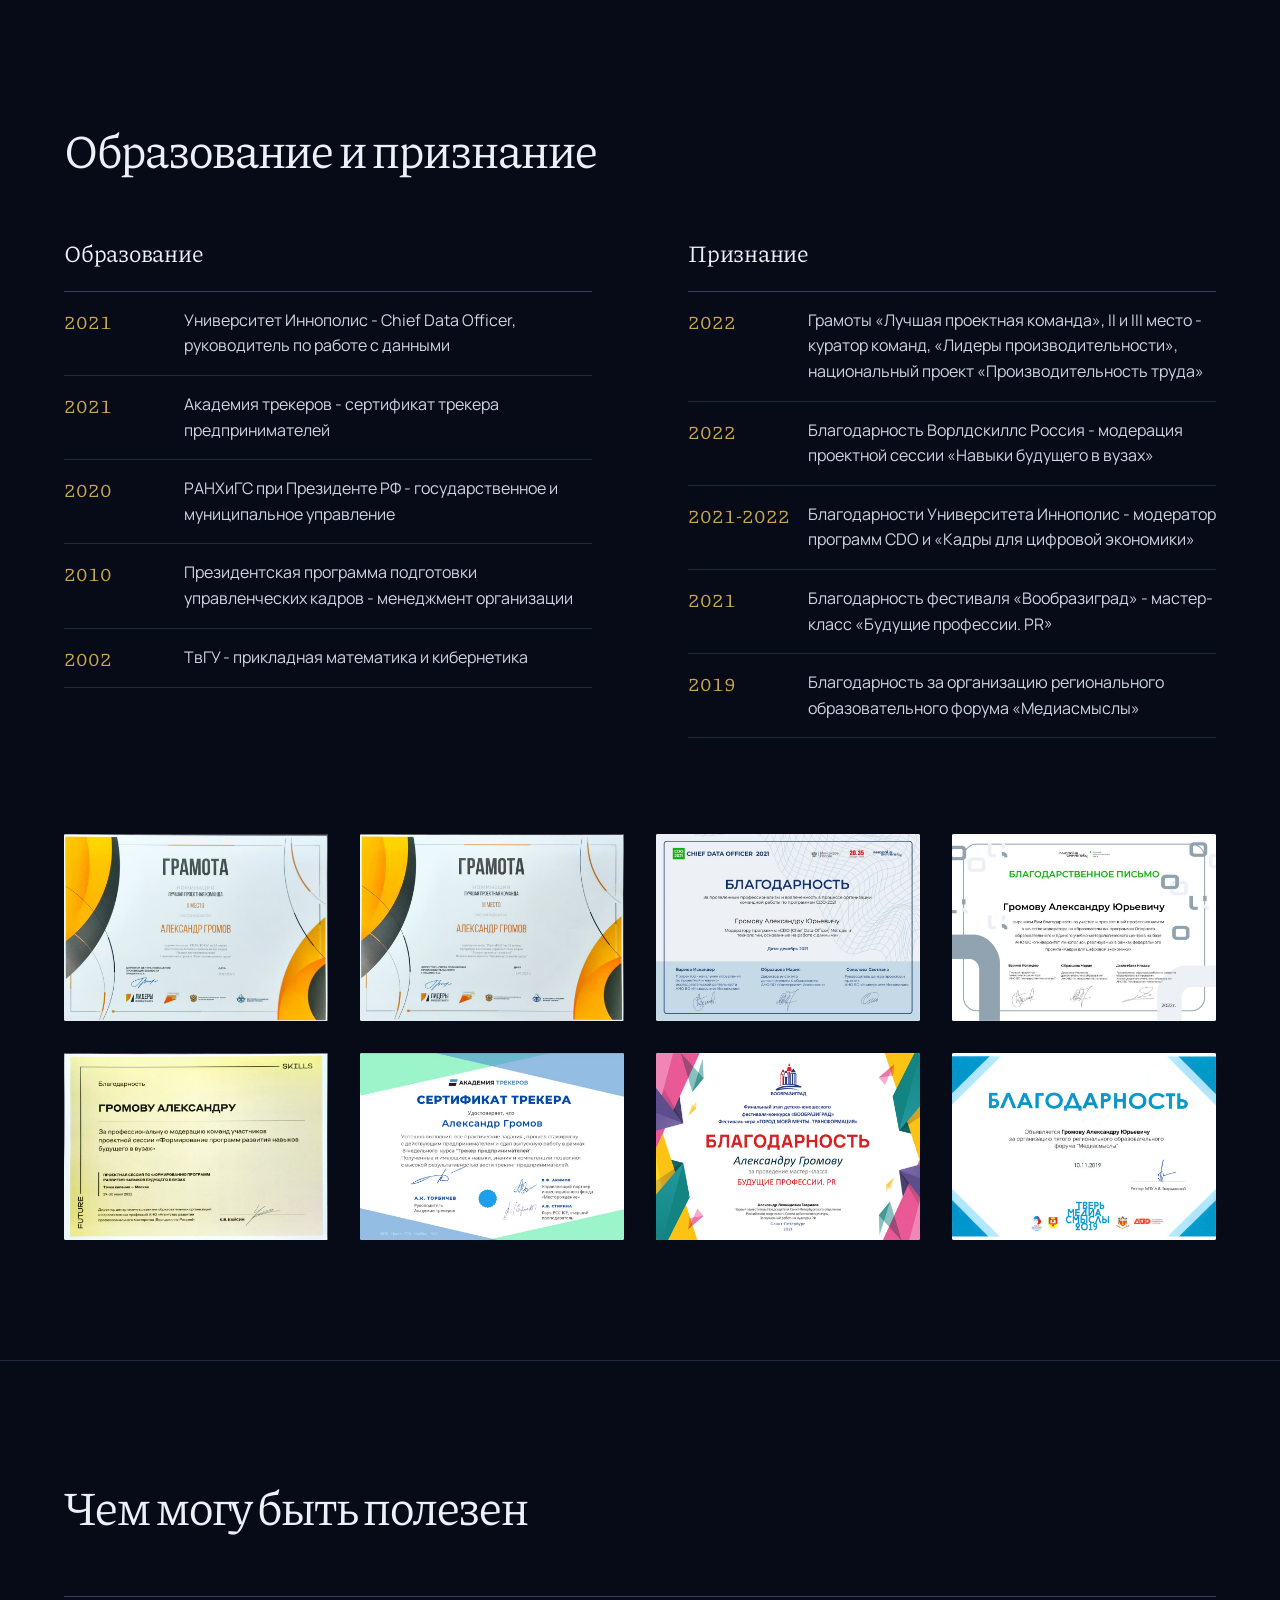
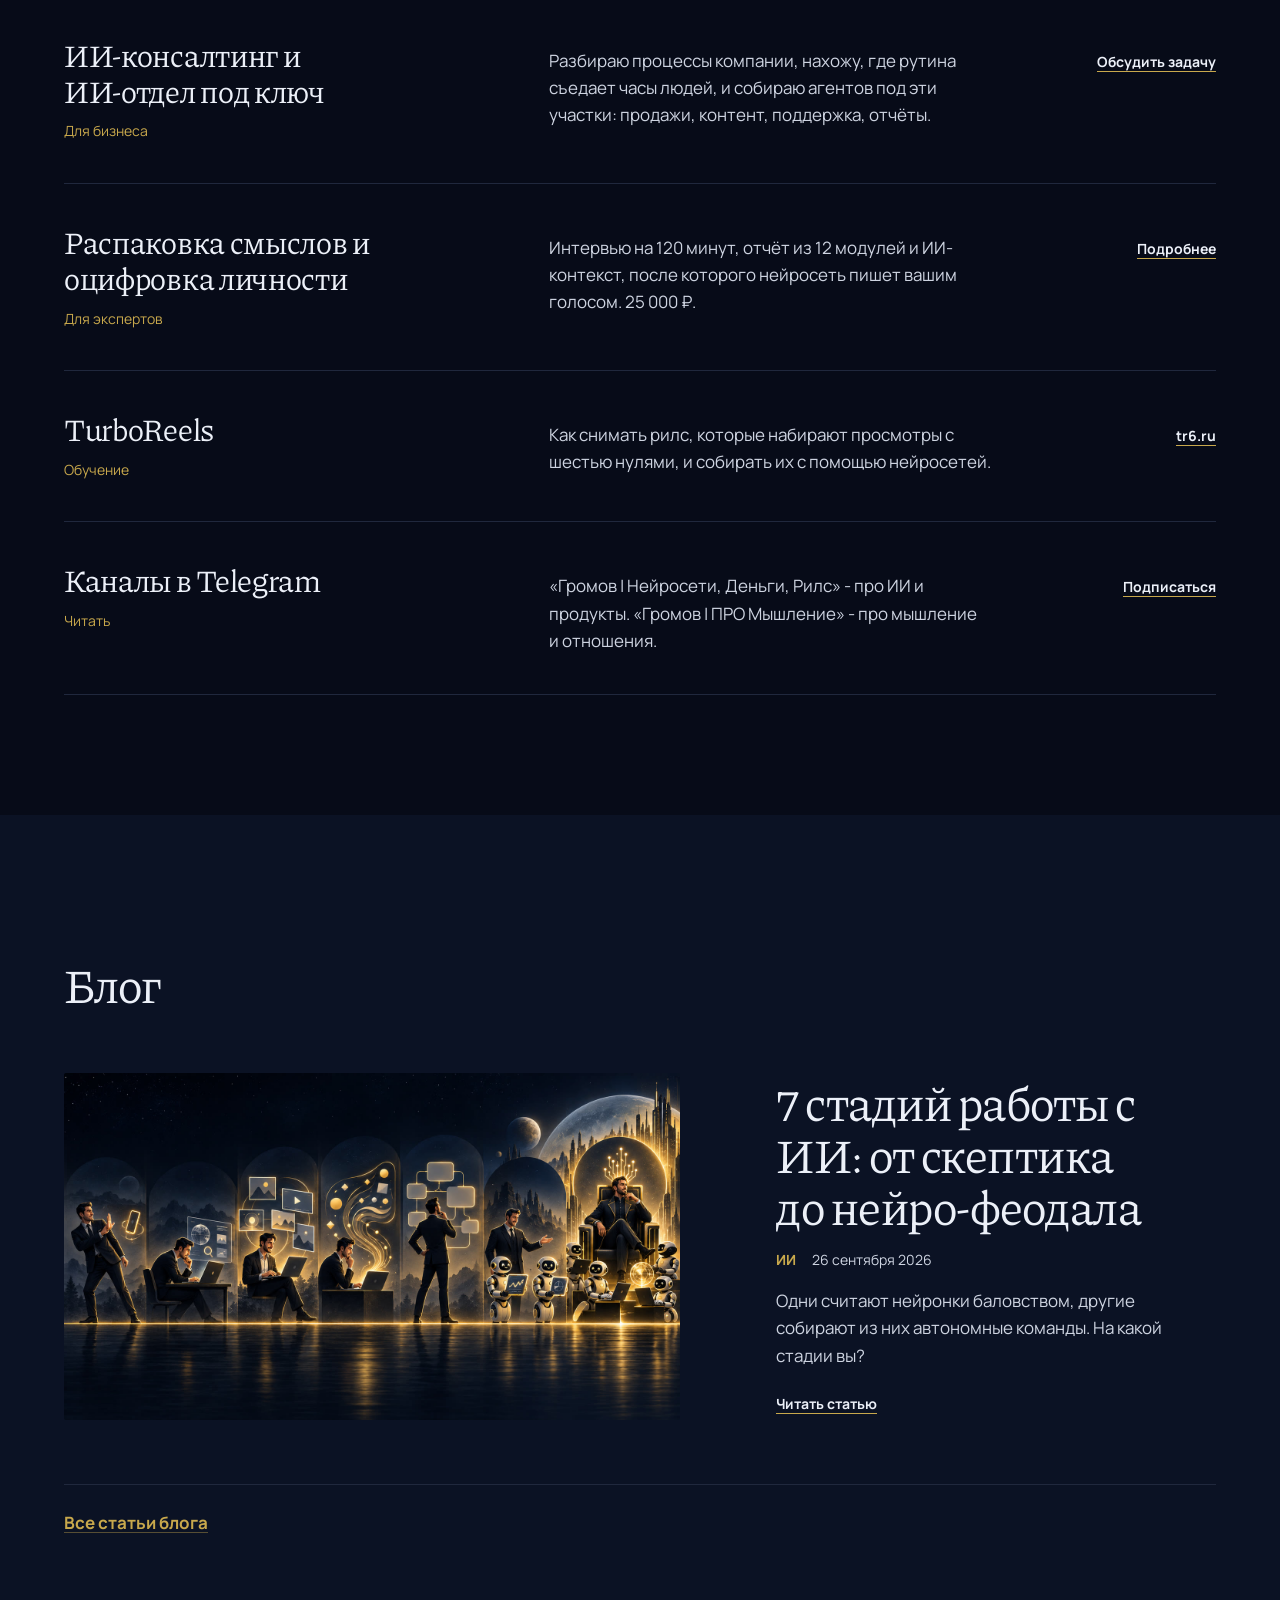
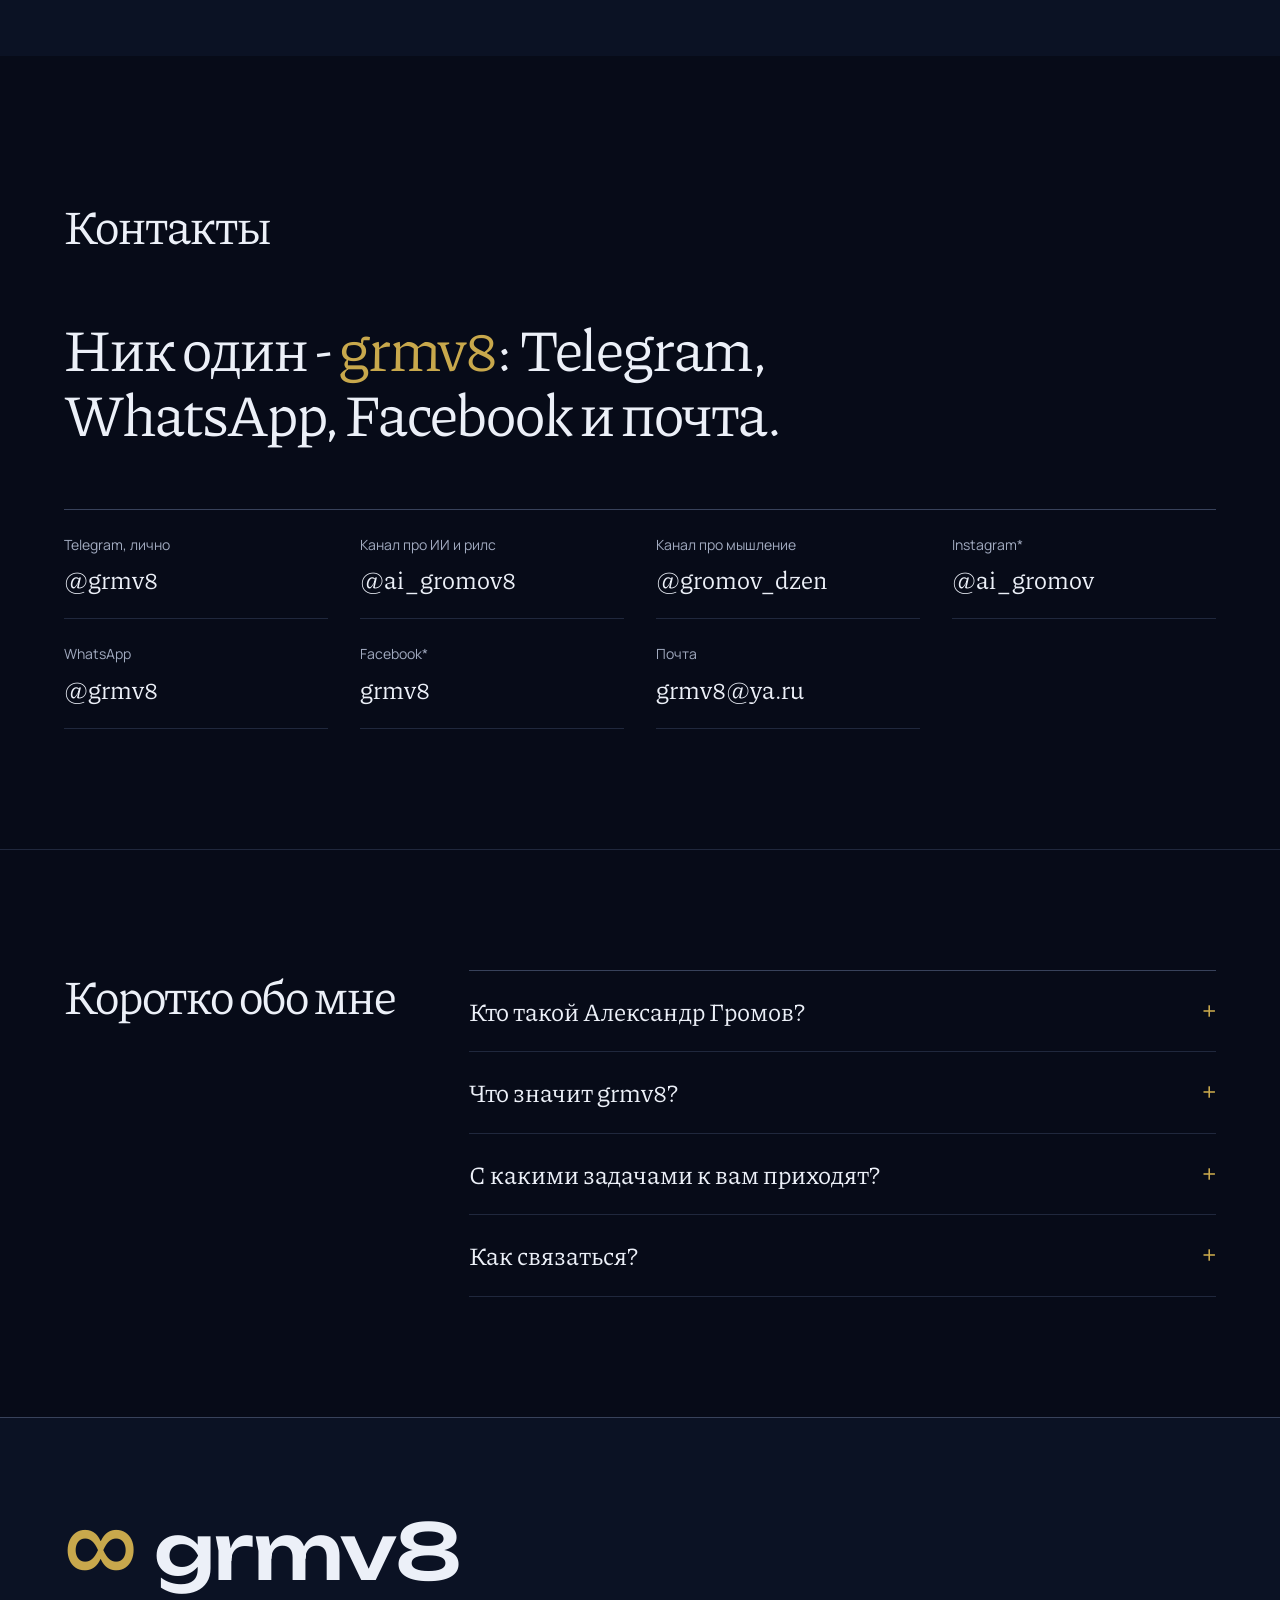
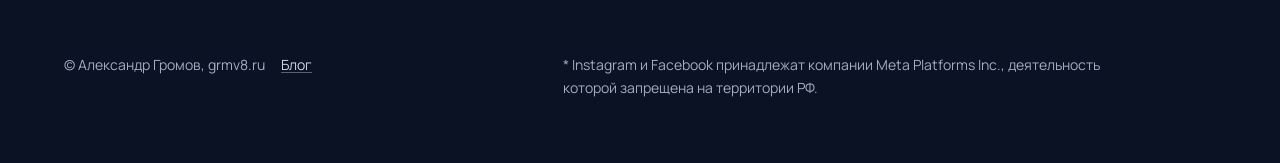
==== commit 2207e042: "Редизайн Hallmark переезжает из /new/ в корень grmv8.ru Индексация, canonical и Метрика 113074093 во" ====
--- a/index.html
+++ b/index.html
@@ -5,9 +5,6 @@
 <meta name="viewport" content="width=device-width, initial-scale=1, viewport-fit=cover">
 <title>Александр Громов (grmv8) - траблшутер и Ai-тренер, внедрение ИИ в бизнес</title>
 <meta name="description" content="Александр Громов, ник grmv8 в Telegram, WhatsApp и Facebook. Траблшутер и Ai-тренер: более 20 лет топ-менеджером, 15 из них антикризисником, 10 - в медиа. Внедряет ИИ-отделы в бизнес и учит работать с нейросетями.">
-<link rel="canonical" href="https://grmv8.ru/">
-<meta name="robots" content="index, follow">
-
 <meta property="og:type" content="profile">
 <meta property="og:url" content="https://grmv8.ru/">
 <meta property="og:title" content="Александр Громов - grmv8">
@@ -20,13 +17,14 @@
 <meta property="profile:last_name" content="Громов">
 <meta property="profile:username" content="grmv8">
 <meta name="twitter:card" content="summary_large_image">
-
+<link rel="canonical" href="https://grmv8.ru/">
+<meta name="robots" content="index, follow">
 <link rel="icon" type="image/svg+xml" href="data:image/svg+xml;charset=utf-8,%3Csvg xmlns='http://www.w3.org/2000/svg' viewBox='0 0 100 100'%3E%3Cstyle%3E@keyframes rot { 0%25, 20%25 { transform: rotate(0deg); } 40%25, 70%25 { transform: rotate(90deg); } 90%25, 100%25 { transform: rotate(0deg); } } .sym { font-family: sans-serif; font-size: 80px; font-weight: bold; fill: %23c9a84c; transform-origin: 50px 50px; animation: rot 4s infinite ease-in-out; }%3C/style%3E%3Crect width='100' height='100' fill='%230b1224' rx='20'/%3E%3Ctext x='50' y='76' text-anchor='middle' class='sym'%3E∞%3C/text%3E%3C/svg%3E">
-
 <link rel="preconnect" href="https://fonts.googleapis.com">
 <link rel="preconnect" href="https://fonts.gstatic.com" crossorigin>
-<link href="https://fonts.googleapis.com/css2?family=Manrope:wght@400;500;700&family=Unbounded:wght@500;700&display=swap" rel="stylesheet">
-
+<link href="https://fonts.googleapis.com/css2?family=Manrope:wght@400;700&family=Piazzolla:opsz,wght@8..30,400&family=Unbounded:wght@500&display=swap" rel="stylesheet">
+<link rel="stylesheet" href="site.css">
+<script>document.documentElement.classList.add('js');</script>
 <script type="application/ld+json">
 {
   "@context": "https://schema.org",
@@ -114,204 +112,6 @@
   ]
 }
 </script>
-
-<style>
-:root{
-  --ink:#070b18; --ink2:#0b1224; --card:#0f172e; --line:rgba(150,170,230,.11);
-  --gold:#c9a84c; --gold2:#e0bf5e; --text:#eef1f8; --muted:#9ea6bd;
-}
-*{box-sizing:border-box}
-html{scroll-behavior:smooth}
-body{margin:0;background:var(--ink);color:var(--text);font:400 17px/1.6 Manrope,system-ui,sans-serif;-webkit-font-smoothing:antialiased}
-a{color:inherit}
-.wrap{max-width:960px;margin:0 auto;padding:0 20px}
-h1,h2,h3{font-family:Unbounded,Manrope,sans-serif;font-weight:700;line-height:1.15;margin:0}
-.muted{color:var(--muted)}
-.gold{color:var(--gold)}
-
-/* hero */
-.hero{padding:clamp(56px,10vw,120px) 0 64px;background:radial-gradient(1000px 500px at 80% -10%,rgba(201,168,76,.14),transparent 60%),radial-gradient(800px 400px at -10% 110%,rgba(50,80,200,.10),transparent 60%)}
-.nick{display:inline-flex;align-items:center;gap:10px;font:500 15px Unbounded,sans-serif;color:var(--gold);border:1px solid rgba(201,168,76,.35);border-radius:999px;padding:6px 14px}
-.nick .inf{display:inline-block;animation:rot 5s infinite ease-in-out}
-@keyframes rot{0%,25%{transform:rotate(0)}45%,75%{transform:rotate(90deg)}95%,100%{transform:rotate(0)}}
-.who{display:flex;align-items:center;gap:28px;margin:22px 0 18px}
-.who img{width:132px;height:132px;border-radius:50%;object-fit:cover;border:3px solid rgba(201,168,76,.55);flex:none}
-.who h1{margin:0!important}
-@media (max-width:720px){.who{gap:16px}.who img{width:84px;height:84px}}
-.hero h1{font-size:clamp(40px,7vw,80px);margin:22px 0 18px;letter-spacing:-.01em}
-.lead{font-size:clamp(18px,2.4vw,22px);max-width:640px;margin:0 0 30px}
-.btns{display:flex;flex-wrap:wrap;gap:12px}
-.btn{display:inline-flex;align-items:center;gap:8px;padding:14px 22px;border-radius:14px;font-weight:700;text-decoration:none;transition:.2s}
-.btn-gold{background:var(--gold);color:#16130a}
-.btn-gold:hover{background:var(--gold2)}
-.btn-line{border:1px solid var(--line);color:var(--text)}
-.btn-line:hover{border-color:var(--gold);color:var(--gold)}
-
-section{padding:64px 0;border-top:1px solid var(--line)}
-section h2{font-size:clamp(24px,3.6vw,34px);margin-bottom:28px}
-
-/* bio */
-.bio{display:grid;grid-template-columns:1.4fr 1fr;gap:40px;align-items:start}
-.bio p{margin:0 0 16px}
-.facts{list-style:none;margin:0;padding:0;display:grid;gap:14px}
-.facts li{background:var(--card);border:1px solid var(--line);border-radius:16px;padding:16px 18px}
-.facts i{font-style:normal}
-.facts b{display:block;font:700 26px Unbounded,sans-serif;color:var(--gold);margin-bottom:2px}
-.facts span{color:var(--muted);font-size:15px}
-
-/* directions */
-.grid{display:grid;grid-template-columns:repeat(2,1fr);gap:16px}
-.card{display:flex;flex-direction:column;background:var(--card);border:1px solid var(--line);border-radius:20px;padding:26px;text-decoration:none;transition:.2s}
-a.card:hover{border-color:rgba(201,168,76,.55);transform:translateY(-2px)}
-.card h3{font-size:19px;margin-bottom:10px}
-.card p{margin:0 0 16px;color:var(--muted);font-size:16px}
-.card .go{margin-top:auto;color:var(--gold);font-weight:700;font-size:15px}
-.tag{font-size:13px;color:var(--gold);text-transform:uppercase;letter-spacing:.08em;margin-bottom:10px}
-
-/* fun facts */
-.fgrid{display:grid;grid-template-columns:repeat(4,1fr);gap:14px}
-.fact{background:linear-gradient(160deg,rgba(201,168,76,.10),rgba(201,168,76,0) 55%),var(--card);border:1px solid var(--line);border-radius:18px;padding:20px 18px;transition:.25s}
-a.fact{display:block;text-decoration:none;color:inherit}
-.story-link a{color:var(--gold)}
-.fact:hover{border-color:rgba(201,168,76,.55);transform:translateY(-3px)}
-.fact b{display:block;font:700 30px Unbounded,sans-serif;color:var(--gold);margin-bottom:8px;letter-spacing:-.01em}
-.fact i{font-style:normal}
-.fact p{margin:0;color:var(--muted);font-size:15px;line-height:1.5}
-@media (max-width:980px){.fgrid{grid-template-columns:repeat(2,1fr)}}
-@media (max-width:480px){.fgrid{grid-template-columns:1fr}}
-
-/* education */
-.edu{display:grid;grid-template-columns:1fr 1fr;gap:40px}
-.sub{font-size:17px;color:var(--gold);margin-bottom:14px}
-.timeline{list-style:none;margin:0;padding:0}
-.timeline li{padding:10px 0 10px 104px;position:relative;border-bottom:1px solid var(--line);font-size:16px}
-.timeline b{position:absolute;left:0;top:10px;color:var(--gold);font:700 14px Unbounded,sans-serif}
-.certs{display:grid;grid-template-columns:repeat(4,1fr);gap:12px;margin-top:36px}
-.certs img{width:100%;aspect-ratio:1.414;object-fit:cover;border-radius:10px;border:1px solid var(--line);display:block;background:#fff;transition:.2s}
-.certs a:hover img{border-color:var(--gold);transform:translateY(-2px)}
-@media (max-width:720px){.edu{grid-template-columns:1fr;gap:28px}.certs{grid-template-columns:repeat(2,1fr)}}
-
-/* blog teaser */
-.post-teaser{display:grid!important;grid-template-columns:minmax(0,1.1fr) 1fr;gap:28px;align-items:center;padding:18px!important}
-.post-teaser img{width:100%;height:auto;aspect-ratio:16/9;object-fit:cover;border-radius:14px;display:block}
-.post-teaser h3{font-size:clamp(19px,2.4vw,24px)}
-.blog-all{margin:18px 0 0}
-.blog-all a{color:var(--gold);font-weight:700;text-decoration:none}
-@media (max-width:720px){.post-teaser{grid-template-columns:1fr;gap:16px}}
-
-/* contacts */
-.contacts{display:grid;grid-template-columns:repeat(auto-fit,minmax(210px,1fr));gap:12px}
-.contact{display:flex;flex-direction:column;gap:2px;background:var(--card);border:1px solid var(--line);border-radius:16px;padding:16px 18px;text-decoration:none;transition:.2s}
-.contact:hover{border-color:var(--gold)}
-.contact small{color:var(--muted);font-size:13px}
-.contact strong{font-size:17px}
-.one-nick{font-size:clamp(20px,3vw,26px);margin:0 0 24px}
-
-/* faq */
-details{border-bottom:1px solid var(--line);padding:18px 0}
-summary{cursor:pointer;font-weight:700;font-size:18px;list-style:none}
-summary::-webkit-details-marker{display:none}
-summary::after{content:"+";float:right;color:var(--gold);font-size:22px;line-height:1}
-details[open] summary::after{content:"-"}
-details p{margin:12px 0 0;color:var(--muted)}
-
-footer{padding:36px 0 48px;border-top:1px solid var(--line);color:var(--muted);font-size:14px}
-footer p{margin:0 0 6px}
-
-@media (max-width:720px){
-  .bio,.grid{grid-template-columns:1fr}
-  body{font-size:16px}
-}
-
-/* hero sign */
-.hero{position:relative;overflow:hidden}
-.hero .wrap{position:relative;z-index:1}
-.hero-grid{max-width:1180px;display:grid;grid-template-columns:1fr minmax(0,460px);gap:40px;align-items:center}
-.pic{position:relative}
-.pic img{position:relative;z-index:1;display:block;width:100%;height:auto;-webkit-mask-image:linear-gradient(to right,transparent 0,#000 16%,#000 80%,transparent 100%),linear-gradient(to bottom,transparent 0,#000 16%,#000 66%,transparent 100%);-webkit-mask-composite:source-in;mask-image:linear-gradient(to right,transparent 0,#000 16%,#000 80%,transparent 100%),linear-gradient(to bottom,transparent 0,#000 16%,#000 66%,transparent 100%);mask-composite:intersect}
-.sign{position:absolute;left:-22%;top:50%;transform:translateY(-50%);width:144%;z-index:0;pointer-events:none}
-.sign .base{fill:none;stroke:rgba(201,168,76,.12);stroke-width:2}
-.sign .draw{fill:none;stroke:url(#g);stroke-width:3;stroke-linecap:round;stroke-dasharray:1;stroke-dashoffset:1;animation:draw 3.2s .3s cubic-bezier(.6,0,.2,1) forwards;filter:drop-shadow(0 0 10px rgba(224,191,94,.45))}
-.sign .dot{fill:#fff3c4;filter:drop-shadow(0 0 8px #e0bf5e)}
-@keyframes draw{to{stroke-dashoffset:0}}
-.hero .lead,.who{max-width:600px}
-@media (max-width:980px){.hero-grid{grid-template-columns:1fr}.pic{order:-1;max-width:420px;width:100%;margin:0 auto -30px}.sign{left:-8%;width:116%}}
-
-/* organisations strip */
-.orgs{border-top:1px solid var(--line);padding:26px 0}
-.orgs .wrap{display:flex;flex-wrap:wrap;align-items:center;justify-content:center;gap:14px 38px}
-.orgs small{width:100%;text-align:center;color:var(--muted);font-size:13px;letter-spacing:.12em;text-transform:uppercase}
-.orgs span{font:600 clamp(14px,1.8vw,17px) Unbounded,sans-serif;color:rgba(236,236,242,.38);transition:.3s;white-space:nowrap}
-.orgs span:hover{color:var(--gold)}
-
-/* reveal on scroll */
-.rv{opacity:0;transform:translateY(24px);transition:opacity .8s ease,transform .8s ease}
-.rv.on{opacity:1;transform:none}
-
-/* certificates fan */
-.certs{display:flex!important;justify-content:center;padding:30px 0 10px;flex-wrap:nowrap}
-.certs a{flex:0 0 170px;margin-left:-80px;transform:rotate(var(--rot)) translateY(var(--dy));transition:transform .35s ease,margin .35s ease;box-shadow:0 14px 30px rgba(0,0,0,.45);border-radius:10px;position:relative}
-.certs a:first-child{margin-left:0}
-.certs:hover a{margin-left:-60px}
-.certs:hover a:first-child{margin-left:0}
-.certs a:hover{transform:rotate(0) translateY(-18px) scale(1.12);z-index:5}
-.certs a:hover img{transform:none}
-@media (max-width:980px){.certs{flex-wrap:wrap!important;gap:12px}.certs a,.certs a:first-child,.certs:hover a{flex:0 0 calc(50% - 6px);margin:0;transform:none}}
-.lb{position:fixed;inset:0;background:rgba(4,6,14,.92);display:flex;align-items:center;justify-content:center;z-index:50;padding:20px;cursor:zoom-out}
-.lb img{max-width:100%;max-height:90vh;border-radius:8px;box-shadow:0 20px 60px rgba(0,0,0,.6)}
-
-@media (prefers-reduced-motion:reduce){.sign .draw{animation:none;stroke-dashoffset:0}.rv{opacity:1;transform:none;transition:none}.sign .dot{display:none}}
-/* top navigation */
-.topbar{position:sticky;top:0;z-index:50;background:rgba(7,11,24,.72);backdrop-filter:blur(14px) saturate(140%);-webkit-backdrop-filter:blur(14px) saturate(140%);border-bottom:1px solid transparent;transition:background .3s,border-color .3s}
-.topbar.solid{background:rgba(7,11,24,.9);border-bottom-color:var(--line)}
-.topbar .wrap{display:flex;align-items:center;gap:22px;min-height:64px}
-.tlogo{font:600 16px Unbounded,sans-serif;color:var(--gold);text-decoration:none;white-space:nowrap}
-.tlogo span{display:inline-block;transition:transform .6s}
-.tlogo:hover span{transform:rotate(180deg)}
-.tnav{display:flex;gap:4px;margin-left:auto}
-.tnav a{position:relative;padding:8px 10px;font-size:13px;font-weight:600;letter-spacing:.06em;text-transform:uppercase;text-decoration:none;color:var(--muted);transition:color .2s}
-.tnav a::after{content:"";position:absolute;left:10px;right:10px;bottom:2px;height:1px;background:var(--gold);transform:scaleX(0);transform-origin:0 50%;transition:transform .35s}
-.tnav a:hover,.tnav a.on{color:var(--gold)}
-.tnav a:hover::after,.tnav a.on::after{transform:scaleX(1)}
-.tcta{padding:9px 18px;border-radius:999px;background:var(--gold);color:#16130a;font-weight:700;font-size:14px;text-decoration:none;white-space:nowrap;transition:background .2s}
-.tcta:hover{background:var(--gold2)}
-.burger{display:none;width:44px;height:44px;margin-right:-10px;border:0;background:none;cursor:pointer;padding:12px 10px;flex-direction:column;justify-content:space-between}
-.burger i{display:block;height:2px;border-radius:2px;background:var(--text);transition:transform .3s,opacity .3s}
-.topbar.open .burger i:nth-child(1){transform:translateY(8px) rotate(45deg)}
-.topbar.open .burger i:nth-child(2){opacity:0}
-.topbar.open .burger i:nth-child(3){transform:translateY(-8px) rotate(-45deg)}
-@media (max-width:1000px){
-  .burger{display:flex}
-  .tcta{margin-left:auto}
-  .tnav{position:absolute;top:100%;left:0;right:0;flex-direction:column;gap:0;margin:0;padding:8px 20px 18px;background:rgba(7,11,24,.97);border-bottom:1px solid var(--line);opacity:0;visibility:hidden;transform:translateY(-8px);transition:opacity .25s,transform .25s,visibility .25s}
-  .topbar.open .tnav{opacity:1;visibility:visible;transform:none}
-  .tnav a{padding:14px 0;font-size:14px;border-bottom:1px solid var(--line)}
-  .tnav a:last-child{border-bottom:0}
-  .tnav a::after{display:none}
-}
-section[id]{scroll-margin-top:72px}
-
-/* premium effects */
-.prog{position:fixed;top:0;left:0;right:0;height:2px;z-index:70;background:linear-gradient(90deg,#8a6d2a,#f0d27a,#c9a84c);transform-origin:0 50%;transform:scaleX(0);box-shadow:0 0 12px rgba(240,210,122,.6);pointer-events:none}
-body::after{content:"";position:fixed;inset:0;z-index:60;pointer-events:none;opacity:.07;mix-blend-mode:overlay;background:url("data:image/svg+xml;utf8,<svg xmlns='http://www.w3.org/2000/svg' width='180' height='180'><filter id='n'><feTurbulence type='fractalNoise' baseFrequency='.85' numOctaves='3' stitchTiles='stitch'/></filter><rect width='100%' height='100%' filter='url(%23n)'/></svg>")}
-.hero::before{content:"";position:absolute;width:760px;height:760px;right:-12%;top:-35%;background:radial-gradient(circle,rgba(201,168,76,.16),transparent 62%);animation:drift 18s ease-in-out infinite alternate;pointer-events:none}
-@keyframes drift{to{transform:translate(-140px,90px) scale(1.15)}}
-.dust{position:absolute;inset:0;width:100%;height:100%;z-index:0;pointer-events:none}
-.pic{transition:transform .8s cubic-bezier(.2,.7,.2,1)}
-.hero h1.shine{background:linear-gradient(100deg,#eef1f8 0%,#eef1f8 42%,#f6e3a1 50%,#eef1f8 58%,#eef1f8 100%);background-size:250% 100%;background-position:100% 0;-webkit-background-clip:text;background-clip:text;color:transparent;animation:shine 8s 1.5s ease-in-out infinite}
-@keyframes shine{0%{background-position:100% 0}30%,100%{background-position:0 0}}
-.btn-gold{position:relative;overflow:hidden;box-shadow:0 12px 32px -12px rgba(224,191,94,.6)}
-.btn-gold::after{content:"";position:absolute;top:0;left:-60%;width:40%;height:100%;background:linear-gradient(100deg,transparent,rgba(255,255,255,.55),transparent);transform:skewX(-20deg);animation:sweep 5s 2.5s infinite;pointer-events:none}
-@keyframes sweep{0%{left:-60%}28%,100%{left:130%}}
-section h2::before{content:"";display:block;width:0;height:2px;margin-bottom:16px;background:linear-gradient(90deg,var(--gold2),rgba(201,168,76,0));transition:width 1.3s cubic-bezier(.6,0,.2,1) .15s}
-section.seen h2::before{width:72px}
-.spot{position:relative;isolation:isolate}
-.spot::before,.spot::after{content:"";position:absolute;border-radius:inherit;opacity:0;transition:opacity .35s;pointer-events:none}
-.spot::before{inset:0;z-index:-1;background:radial-gradient(380px circle at var(--mx,50%) var(--my,50%),rgba(224,191,94,.13),transparent 45%)}
-.spot::after{inset:-1px;padding:1px;background:radial-gradient(240px circle at var(--mx,50%) var(--my,50%),rgba(240,210,122,.95),transparent 55%);-webkit-mask:linear-gradient(#000 0 0) content-box,linear-gradient(#000 0 0);-webkit-mask-composite:xor;mask:linear-gradient(#000 0 0) content-box exclude,linear-gradient(#000 0 0)}
-.spot:hover::before,.spot:hover::after{opacity:1}
-@media (prefers-reduced-motion:reduce){.hero::before,.hero h1.shine,.btn-gold::after{animation:none}.hero h1.shine{color:var(--text);background:none}.btn-gold::after{display:none}section h2::before{width:72px;transition:none}.dust{display:none}}
-</style>
 <!-- Yandex.Metrika counter -->
 <script>
 (function(m,e,t,r,i,k,a){m[i]=m[i]||function(){(m[i].a=m[i].a||[]).push(arguments)};m[i].l=1*new Date();for(var j=0;j<document.scripts.length;j++){if(document.scripts[j].src===r){return;}}k=e.createElement(t),a=e.getElementsByTagName(t)[0],k.async=1,k.src=r,a.parentNode.insertBefore(k,a)})(window,document,"script","https://mc.yandex.ru/metrika/tag.js","ym");
@@ -320,13 +120,11 @@
 <!-- /Yandex.Metrika counter -->
 </head>
 <body>
-<noscript><div><img src="https://mc.yandex.ru/watch/113074093" style="position:absolute;left:-9999px" alt=""></div></noscript>
-
-<div class="prog" aria-hidden="true"></div>
-<div class="topbar">
-  <div class="wrap">
-    <a class="tlogo" href="/"><span>∞</span> grmv8</a>
-    <nav class="tnav" id="tnav">
+<a class="skip" href="#main">К содержанию</a>
+<div class="bar">
+  <div class="container bar__in">
+    <a class="wordmark" href="/" aria-label="grmv8, на главную"><span class="inf">∞</span> grmv8</a>
+    <nav class="bar__nav" id="tnav" aria-label="Разделы">
       <a href="#kto">Обо мне</a>
       <a href="/istoriya/">История</a>
       <a href="#fakty">Факты</a>
@@ -335,275 +133,227 @@
       <a href="/blog/">Блог</a>
       <a href="#kontakty">Контакты</a>
     </nav>
-    <a class="tcta" href="https://t.me/grmv8">Написать</a>
-    <button class="burger" type="button" aria-label="Меню" aria-controls="tnav" aria-expanded="false"><i></i><i></i><i></i></button>
+    <a class="btn btn--quiet bar__cta" href="https://t.me/grmv8">Написать</a>
+    <button class="burger" type="button" aria-controls="tnav" aria-expanded="false">Меню</button>
   </div>
 </div>
+
 <header class="hero">
-  <canvas class="dust" aria-hidden="true"></canvas>
-  <div class="wrap hero-grid">
-   <div>
-    <span class="nick"><span class="inf">∞</span> grmv8</span>
-    <h1 class="shine">Александр Громов</h1>
-    <p class="lead">Траблшутер и Ai-тренер: сдвигаю с мёртвой точки и помогаю встать на рельсы. Сегодня - с помощью ИИ-агентов, которые работают на бизнес круглые сутки, и обучения, после которого команда управляется с нейросетями сама. За плечами более 20 лет топ-менеджером: 15 из них - антикризисником, 10 - в медиа и СМИ.</p>
-    <div class="btns">
-      <a class="btn btn-gold" href="https://t.me/grmv8">Написать в Telegram</a>
-      <a class="btn btn-line" href="#napravleniya">Чем могу быть полезен</a>
-    </div>
-   </div>
-   <div class="pic">
-    <img src="img/portrait.jpg" alt="Александр Громов" width="900" height="1200">
-    <svg class="sign" viewBox="0 0 400 220" aria-hidden="true">
-    <defs><linearGradient id="g" x1="0" x2="1"><stop offset="0" stop-color="#8a6d2a"/><stop offset=".5" stop-color="#f0d27a"/><stop offset="1" stop-color="#c9a84c"/></linearGradient></defs>
-    <path class="base" d="M380.0,110.0 L379.8,115.4 L379.3,120.8 L378.3,126.1 L377.1,131.3 L375.5,136.3 L373.5,141.2 L371.3,145.9 L368.8,150.4 L366.0,154.6 L363.0,158.5 L359.7,162.2 L356.3,165.5 L352.7,168.6 L348.9,171.4 L345.1,173.8 L341.1,176.0 L337.1,177.9 L333.0,179.4 L328.9,180.7 L324.7,181.7 L320.6,182.4 L316.4,182.9 L312.3,183.2 L308.2,183.2 L304.2,182.9 L300.2,182.5 L296.3,181.9 L292.4,181.1 L288.6,180.1 L284.9,179.0 L281.2,177.7 L277.6,176.3 L274.1,174.8 L270.6,173.1 L267.2,171.4 L263.9,169.5 L260.7,167.5 L257.6,165.5 L254.5,163.4 L251.4,161.2 L248.5,159.0 L245.6,156.7 L242.7,154.3 L239.9,151.9 L237.2,149.5 L234.5,147.0 L231.8,144.5 L229.2,141.9 L226.6,139.4 L224.1,136.8 L221.6,134.2 L219.1,131.5 L216.7,128.9 L214.3,126.2 L211.8,123.5 L209.5,120.8 L207.1,118.1 L204.7,115.4 L202.4,112.7 L200.0,110.0 L197.6,107.3 L195.3,104.6 L192.9,101.9 L190.5,99.2 L188.2,96.5 L185.7,93.8 L183.3,91.1 L180.9,88.5 L178.4,85.8 L175.9,83.2 L173.4,80.6 L170.8,78.1 L168.2,75.5 L165.5,73.0 L162.8,70.5 L160.1,68.1 L157.3,65.7 L154.4,63.3 L151.5,61.0 L148.6,58.8 L145.5,56.6 L142.4,54.5 L139.3,52.5 L136.1,50.5 L132.8,48.6 L129.4,46.9 L125.9,45.2 L122.4,43.7 L118.8,42.3 L115.1,41.0 L111.4,39.9 L107.6,38.9 L103.7,38.1 L99.8,37.5 L95.8,37.1 L91.8,36.8 L87.7,36.8 L83.6,37.1 L79.4,37.6 L75.3,38.3 L71.1,39.3 L67.0,40.6 L62.9,42.1 L58.9,44.0 L54.9,46.2 L51.1,48.6 L47.3,51.4 L43.7,54.5 L40.3,57.8 L37.0,61.5 L34.0,65.4 L31.2,69.6 L28.7,74.1 L26.5,78.8 L24.5,83.7 L22.9,88.7 L21.7,93.9 L20.7,99.2 L20.2,104.6 L20.0,110.0 L20.2,115.4 L20.7,120.8 L21.7,126.1 L22.9,131.3 L24.5,136.3 L26.5,141.2 L28.7,145.9 L31.2,150.4 L34.0,154.6 L37.0,158.5 L40.3,162.2 L43.7,165.5 L47.3,168.6 L51.1,171.4 L54.9,173.8 L58.9,176.0 L62.9,177.9 L67.0,179.4 L71.1,180.7 L75.3,181.7 L79.4,182.4 L83.6,182.9 L87.7,183.2 L91.8,183.2 L95.8,182.9 L99.8,182.5 L103.7,181.9 L107.6,181.1 L111.4,180.1 L115.1,179.0 L118.8,177.7 L122.4,176.3 L125.9,174.8 L129.4,173.1 L132.8,171.4 L136.1,169.5 L139.3,167.5 L142.4,165.5 L145.5,163.4 L148.6,161.2 L151.5,159.0 L154.4,156.7 L157.3,154.3 L160.1,151.9 L162.8,149.5 L165.5,147.0 L168.2,144.5 L170.8,141.9 L173.4,139.4 L175.9,136.8 L178.4,134.2 L180.9,131.5 L183.3,128.9 L185.7,126.2 L188.2,123.5 L190.5,120.8 L192.9,118.1 L195.3,115.4 L197.6,112.7 L200.0,110.0 L202.4,107.3 L204.7,104.6 L207.1,101.9 L209.5,99.2 L211.8,96.5 L214.3,93.8 L216.7,91.1 L219.1,88.5 L221.6,85.8 L224.1,83.2 L226.6,80.6 L229.2,78.1 L231.8,75.5 L234.5,73.0 L237.2,70.5 L239.9,68.1 L242.7,65.7 L245.6,63.3 L248.5,61.0 L251.4,58.8 L254.5,56.6 L257.6,54.5 L260.7,52.5 L263.9,50.5 L267.2,48.6 L270.6,46.9 L274.1,45.2 L277.6,43.7 L281.2,42.3 L284.9,41.0 L288.6,39.9 L292.4,38.9 L296.3,38.1 L300.2,37.5 L304.2,37.1 L308.2,36.8 L312.3,36.8 L316.4,37.1 L320.6,37.6 L324.7,38.3 L328.9,39.3 L333.0,40.6 L337.1,42.1 L341.1,44.0 L345.1,46.2 L348.9,48.6 L352.7,51.4 L356.3,54.5 L359.7,57.8 L363.0,61.5 L366.0,65.4 L368.8,69.6 L371.3,74.1 L373.5,78.8 L375.5,83.7 L377.1,88.7 L378.3,93.9 L379.3,99.2 L379.8,104.6 L380.0,110.0Z"/>
-    <path class="draw" pathLength="1" d="M380.0,110.0 L379.8,115.4 L379.3,120.8 L378.3,126.1 L377.1,131.3 L375.5,136.3 L373.5,141.2 L371.3,145.9 L368.8,150.4 L366.0,154.6 L363.0,158.5 L359.7,162.2 L356.3,165.5 L352.7,168.6 L348.9,171.4 L345.1,173.8 L341.1,176.0 L337.1,177.9 L333.0,179.4 L328.9,180.7 L324.7,181.7 L320.6,182.4 L316.4,182.9 L312.3,183.2 L308.2,183.2 L304.2,182.9 L300.2,182.5 L296.3,181.9 L292.4,181.1 L288.6,180.1 L284.9,179.0 L281.2,177.7 L277.6,176.3 L274.1,174.8 L270.6,173.1 L267.2,171.4 L263.9,169.5 L260.7,167.5 L257.6,165.5 L254.5,163.4 L251.4,161.2 L248.5,159.0 L245.6,156.7 L242.7,154.3 L239.9,151.9 L237.2,149.5 L234.5,147.0 L231.8,144.5 L229.2,141.9 L226.6,139.4 L224.1,136.8 L221.6,134.2 L219.1,131.5 L216.7,128.9 L214.3,126.2 L211.8,123.5 L209.5,120.8 L207.1,118.1 L204.7,115.4 L202.4,112.7 L200.0,110.0 L197.6,107.3 L195.3,104.6 L192.9,101.9 L190.5,99.2 L188.2,96.5 L185.7,93.8 L183.3,91.1 L180.9,88.5 L178.4,85.8 L175.9,83.2 L173.4,80.6 L170.8,78.1 L168.2,75.5 L165.5,73.0 L162.8,70.5 L160.1,68.1 L157.3,65.7 L154.4,63.3 L151.5,61.0 L148.6,58.8 L145.5,56.6 L142.4,54.5 L139.3,52.5 L136.1,50.5 L132.8,48.6 L129.4,46.9 L125.9,45.2 L122.4,43.7 L118.8,42.3 L115.1,41.0 L111.4,39.9 L107.6,38.9 L103.7,38.1 L99.8,37.5 L95.8,37.1 L91.8,36.8 L87.7,36.8 L83.6,37.1 L79.4,37.6 L75.3,38.3 L71.1,39.3 L67.0,40.6 L62.9,42.1 L58.9,44.0 L54.9,46.2 L51.1,48.6 L47.3,51.4 L43.7,54.5 L40.3,57.8 L37.0,61.5 L34.0,65.4 L31.2,69.6 L28.7,74.1 L26.5,78.8 L24.5,83.7 L22.9,88.7 L21.7,93.9 L20.7,99.2 L20.2,104.6 L20.0,110.0 L20.2,115.4 L20.7,120.8 L21.7,126.1 L22.9,131.3 L24.5,136.3 L26.5,141.2 L28.7,145.9 L31.2,150.4 L34.0,154.6 L37.0,158.5 L40.3,162.2 L43.7,165.5 L47.3,168.6 L51.1,171.4 L54.9,173.8 L58.9,176.0 L62.9,177.9 L67.0,179.4 L71.1,180.7 L75.3,181.7 L79.4,182.4 L83.6,182.9 L87.7,183.2 L91.8,183.2 L95.8,182.9 L99.8,182.5 L103.7,181.9 L107.6,181.1 L111.4,180.1 L115.1,179.0 L118.8,177.7 L122.4,176.3 L125.9,174.8 L129.4,173.1 L132.8,171.4 L136.1,169.5 L139.3,167.5 L142.4,165.5 L145.5,163.4 L148.6,161.2 L151.5,159.0 L154.4,156.7 L157.3,154.3 L160.1,151.9 L162.8,149.5 L165.5,147.0 L168.2,144.5 L170.8,141.9 L173.4,139.4 L175.9,136.8 L178.4,134.2 L180.9,131.5 L183.3,128.9 L185.7,126.2 L188.2,123.5 L190.5,120.8 L192.9,118.1 L195.3,115.4 L197.6,112.7 L200.0,110.0 L202.4,107.3 L204.7,104.6 L207.1,101.9 L209.5,99.2 L211.8,96.5 L214.3,93.8 L216.7,91.1 L219.1,88.5 L221.6,85.8 L224.1,83.2 L226.6,80.6 L229.2,78.1 L231.8,75.5 L234.5,73.0 L237.2,70.5 L239.9,68.1 L242.7,65.7 L245.6,63.3 L248.5,61.0 L251.4,58.8 L254.5,56.6 L257.6,54.5 L260.7,52.5 L263.9,50.5 L267.2,48.6 L270.6,46.9 L274.1,45.2 L277.6,43.7 L281.2,42.3 L284.9,41.0 L288.6,39.9 L292.4,38.9 L296.3,38.1 L300.2,37.5 L304.2,37.1 L308.2,36.8 L312.3,36.8 L316.4,37.1 L320.6,37.6 L324.7,38.3 L328.9,39.3 L333.0,40.6 L337.1,42.1 L341.1,44.0 L345.1,46.2 L348.9,48.6 L352.7,51.4 L356.3,54.5 L359.7,57.8 L363.0,61.5 L366.0,65.4 L368.8,69.6 L371.3,74.1 L373.5,78.8 L375.5,83.7 L377.1,88.7 L378.3,93.9 L379.3,99.2 L379.8,104.6 L380.0,110.0Z"/>
-    <circle class="dot" r="4" opacity="0"><set attributeName="opacity" to="1" begin="3.5s"/><animateMotion dur="9s" begin="3.5s" repeatCount="indefinite" path="M380.0,110.0 L379.8,115.4 L379.3,120.8 L378.3,126.1 L377.1,131.3 L375.5,136.3 L373.5,141.2 L371.3,145.9 L368.8,150.4 L366.0,154.6 L363.0,158.5 L359.7,162.2 L356.3,165.5 L352.7,168.6 L348.9,171.4 L345.1,173.8 L341.1,176.0 L337.1,177.9 L333.0,179.4 L328.9,180.7 L324.7,181.7 L320.6,182.4 L316.4,182.9 L312.3,183.2 L308.2,183.2 L304.2,182.9 L300.2,182.5 L296.3,181.9 L292.4,181.1 L288.6,180.1 L284.9,179.0 L281.2,177.7 L277.6,176.3 L274.1,174.8 L270.6,173.1 L267.2,171.4 L263.9,169.5 L260.7,167.5 L257.6,165.5 L254.5,163.4 L251.4,161.2 L248.5,159.0 L245.6,156.7 L242.7,154.3 L239.9,151.9 L237.2,149.5 L234.5,147.0 L231.8,144.5 L229.2,141.9 L226.6,139.4 L224.1,136.8 L221.6,134.2 L219.1,131.5 L216.7,128.9 L214.3,126.2 L211.8,123.5 L209.5,120.8 L207.1,118.1 L204.7,115.4 L202.4,112.7 L200.0,110.0 L197.6,107.3 L195.3,104.6 L192.9,101.9 L190.5,99.2 L188.2,96.5 L185.7,93.8 L183.3,91.1 L180.9,88.5 L178.4,85.8 L175.9,83.2 L173.4,80.6 L170.8,78.1 L168.2,75.5 L165.5,73.0 L162.8,70.5 L160.1,68.1 L157.3,65.7 L154.4,63.3 L151.5,61.0 L148.6,58.8 L145.5,56.6 L142.4,54.5 L139.3,52.5 L136.1,50.5 L132.8,48.6 L129.4,46.9 L125.9,45.2 L122.4,43.7 L118.8,42.3 L115.1,41.0 L111.4,39.9 L107.6,38.9 L103.7,38.1 L99.8,37.5 L95.8,37.1 L91.8,36.8 L87.7,36.8 L83.6,37.1 L79.4,37.6 L75.3,38.3 L71.1,39.3 L67.0,40.6 L62.9,42.1 L58.9,44.0 L54.9,46.2 L51.1,48.6 L47.3,51.4 L43.7,54.5 L40.3,57.8 L37.0,61.5 L34.0,65.4 L31.2,69.6 L28.7,74.1 L26.5,78.8 L24.5,83.7 L22.9,88.7 L21.7,93.9 L20.7,99.2 L20.2,104.6 L20.0,110.0 L20.2,115.4 L20.7,120.8 L21.7,126.1 L22.9,131.3 L24.5,136.3 L26.5,141.2 L28.7,145.9 L31.2,150.4 L34.0,154.6 L37.0,158.5 L40.3,162.2 L43.7,165.5 L47.3,168.6 L51.1,171.4 L54.9,173.8 L58.9,176.0 L62.9,177.9 L67.0,179.4 L71.1,180.7 L75.3,181.7 L79.4,182.4 L83.6,182.9 L87.7,183.2 L91.8,183.2 L95.8,182.9 L99.8,182.5 L103.7,181.9 L107.6,181.1 L111.4,180.1 L115.1,179.0 L118.8,177.7 L122.4,176.3 L125.9,174.8 L129.4,173.1 L132.8,171.4 L136.1,169.5 L139.3,167.5 L142.4,165.5 L145.5,163.4 L148.6,161.2 L151.5,159.0 L154.4,156.7 L157.3,154.3 L160.1,151.9 L162.8,149.5 L165.5,147.0 L168.2,144.5 L170.8,141.9 L173.4,139.4 L175.9,136.8 L178.4,134.2 L180.9,131.5 L183.3,128.9 L185.7,126.2 L188.2,123.5 L190.5,120.8 L192.9,118.1 L195.3,115.4 L197.6,112.7 L200.0,110.0 L202.4,107.3 L204.7,104.6 L207.1,101.9 L209.5,99.2 L211.8,96.5 L214.3,93.8 L216.7,91.1 L219.1,88.5 L221.6,85.8 L224.1,83.2 L226.6,80.6 L229.2,78.1 L231.8,75.5 L234.5,73.0 L237.2,70.5 L239.9,68.1 L242.7,65.7 L245.6,63.3 L248.5,61.0 L251.4,58.8 L254.5,56.6 L257.6,54.5 L260.7,52.5 L263.9,50.5 L267.2,48.6 L270.6,46.9 L274.1,45.2 L277.6,43.7 L281.2,42.3 L284.9,41.0 L288.6,39.9 L292.4,38.9 L296.3,38.1 L300.2,37.5 L304.2,37.1 L308.2,36.8 L312.3,36.8 L316.4,37.1 L320.6,37.6 L324.7,38.3 L328.9,39.3 L333.0,40.6 L337.1,42.1 L341.1,44.0 L345.1,46.2 L348.9,48.6 L352.7,51.4 L356.3,54.5 L359.7,57.8 L363.0,61.5 L366.0,65.4 L368.8,69.6 L371.3,74.1 L373.5,78.8 L375.5,83.7 L377.1,88.7 L378.3,93.9 L379.3,99.2 L379.8,104.6 L380.0,110.0Z"/></circle>
-  </svg>
-   </div>
+  <div class="container hero__grid">
+    <div class="hero__text">
+      <h1>Александр Громов</h1>
+      <p class="lead">Траблшутер и Ai-тренер: сдвигаю с мёртвой точки и помогаю встать на рельсы. Сегодня - с помощью ИИ-агентов, которые работают на бизнес круглые сутки, и обучения, после которого команда управляется с нейросетями сама. За плечами более 20 лет топ-менеджером: 15 из них - антикризисником, 10 - в медиа и СМИ.</p>
+      <div class="actions">
+        <a class="btn btn--primary" href="https://t.me/grmv8">Написать в Telegram</a>
+        <a class="btn btn--quiet" href="#napravleniya">Чем могу быть полезен</a>
+      </div>
+    </div>
+    <figure class="portrait">
+      <img src="/img/portrait.jpg" alt="Александр Громов" width="900" height="1200" fetchpriority="high">
+      <figcaption><span class="inf">∞</span> grmv8</figcaption>
+    </figure>
   </div>
 </header>
 
-<div class="orgs">
-  <div class="wrap">
-    <small>Где работал и учился</small>
-    <span>Иннополис</span><span>РАНХиГС</span><span>WorldSkills</span><span>Академия внешней торговли</span><span>Академия трекеров</span><span>Авторадио</span><span>Европа плюс</span><span>Московский комсомолец</span>
+<section class="orgs" aria-labelledby="orgs-h">
+  <div class="container orgs__in">
+    <h2 id="orgs-h">Где работал и учился</h2>
+    <ul>
+      <li>Иннополис</li><li>РАНХиГС</li><li>WorldSkills</li><li>Академия внешней торговли</li><li>Академия трекеров</li><li>Авторадио</li><li>Европа плюс</li><li>Московский комсомолец</li>
+    </ul>
   </div>
-</div>
-
-<main>
-  <section id="kto">
-    <div class="wrap bio">
-      <div>
+</section>
+
+<main id="main">
+  <section id="kto" class="sec sec--l">
+    <div class="container kto__grid">
+      <div class="kto__side">
         <h2>Кто я</h2>
+        <ul class="figs">
+          <li><b class="fig">20+<small>лет</small></b><span>топ-менеджером в разных отраслях, из них 10 лет - в медиа и СМИ</span></li>
+          <li><b class="fig">15<small>лет</small></b><span>антикризисник</span></li>
+          <li><b class="fig">14<small>FM-станций</small></b><span>в медиагруппе, которую вывел из долгов в прибыль</span></li>
+          <li><b class="fig">100+<small>сотрудников</small></b><span>в подчинении</span></li>
+        </ul>
+      </div>
+      <div class="prose">
         <p>Более 20 лет топ-менеджером. Пятнадцать из них - антикризисником, десять - в медиа и СМИ. По образованию математик-программист: прикладная математика и кибернетика, ТвГУ, 2002.</p>
         <p>Руководил медиа почти всех форматов: телевидение, радио, газеты, информационные порталы, глянец. Среди них «Московский комсомолец» и «Тверские ведомости». Открывал новые радиостанции и закрывал убыточные, с нуля сделал глянцевый журнал. Разрабатывал и запускал высоконагруженные порталы, перезапускал их, не останавливая ни на день. Выводил инфопорталы в топы регионов.</p>
         <p>Нанимал и обучал людей, собирал отделы продаж и маркетинга. Проводил реорганизацию, за раз сократив больше 100 человек. Открывал филиалы с нуля - и собеседовал больше сотни кандидатов за один день.</p>
         <p>Открывал и свои бизнесы: услуги, швейное производство детской одежды. Торговал на маркетплейсах. Возил людей в бизнес-поездки и по местам силы.</p>
         <p>В Академии внешней торговли курировал проекты программы Минэкономразвития «Лидеры производительности»: две мои команды из одного потока взяли второе и третье места. В Университете Иннополис модерировал обучение на программе Chief Data Officer и повышение квалификации преподавателей вузов по цифровой трансформации.</p>
         <p>Сейчас главный рычаг - ИИ. Мою работу держит команда ИИ-агентов; такие же отделы собираю для компаний под их задачи и данные, а руководителей и экспертов учу работать с нейросетями без посредников.</p>
-        <p class="story-link">Как управленец, который двадцать лет не мог уехать дальше отпуска, стал работать с ноутбуком у океана - <a href="/istoriya/">моя история →</a></p>
-      </div>
+        <p class="story-link">Как управленец, который двадцать лет не мог уехать дальше отпуска, стал работать с ноутбуком у океана - <a href="/istoriya/">моя история</a></p>
+      </div>
+    </div>
+  </section>
+
+  <section id="fakty" class="sec band">
+    <div class="container">
+      <div class="head"><h2>Интересные факты</h2></div>
       <ul class="facts">
-        <li><b><i data-n="20">20</i>+ лет</b><span>топ-менеджером в разных отраслях, из них 10 лет - в медиа и СМИ</span></li>
-        <li><b><i data-n="15">15</i> лет</b><span>антикризисник</span></li>
-        <li><b><i data-n="14">14</i> FM-станций</b><span>в медиагруппе, которую вывел из долгов в прибыль</span></li>
-        <li><b><i data-n="100">100</i>+ сотрудников</b><span>в подчинении</span></li>
+        <li><div class="fact"><b class="fig">100+</b><p>человек разом уволил и набрал новую команду, когда перезапускал государственный медиахолдинг</p></div></li>
+        <li><div class="fact"><b class="fig">2011</b><p>открыл швейное производство и свой бренд детской одежды Rutaly - без WB и Ozon</p></div></li>
+        <li><div class="fact"><b class="fig">120</b><p>человек прособеседовали мы с коллегой за один день, когда набирали новую команду</p></div></li>
+        <li><div class="fact"><b class="fig">30 000+</b><p>гостей собирали мероприятия, которые я организовывал</p></div></li>
+        <li><a class="fact" href="/istoriya/#minus20"><b class="fig">-20 кг</b><p>сбросил и начал жизнь с чистого листа</p></a></li>
+        <li><a class="fact" href="/istoriya/#gvozdi"><b class="fig">×2</b><p>соорганизатор и участник рекордов России и мира на досках Садху - на гвоздях</p></a></li>
+        <li><a class="fact" href="/istoriya/#bali"><b class="fig">Бали</b><p>уезжал туда жить «навсегда» - и вернулся в Россию</p></a></li>
+        <li><a class="fact" href="/istoriya/#otec"><b class="fig">46</b><p>лет - в этом возрасте стал отцом в третий раз</p></a></li>
       </ul>
     </div>
   </section>
 
-  <section id="fakty">
-    <div class="wrap">
-      <h2>Интересные факты</h2>
-      <div class="fgrid">
-        <div class="fact"><b><i data-n="100">100</i>+</b><p>человек разом уволил и набрал новую команду, когда перезапускал государственный медиахолдинг</p></div>
-        <div class="fact"><b>2011</b><p>открыл швейное производство и свой бренд детской одежды Rutaly - без WB и Ozon</p></div>
-        <div class="fact"><b><i data-n="120">120</i></b><p>человек прособеседовали мы с коллегой за один день, когда набирали новую команду</p></div>
-        <div class="fact"><b>30 000+</b><p>гостей собирали мероприятия, которые я организовывал</p></div>
-        <a class="fact" href="/istoriya/#minus20"><b>-<i data-n="20">20</i> кг</b><p>сбросил и начал жизнь с чистого листа</p></a>
-        <a class="fact" href="/istoriya/#gvozdi"><b>×2</b><p>соорганизатор и участник рекордов России и мира на досках Садху - на гвоздях</p></a>
-        <a class="fact" href="/istoriya/#bali"><b>Бали</b><p>уезжал туда жить «навсегда» - и вернулся в Россию</p></a>
-        <a class="fact" href="/istoriya/#otec"><b>46</b><p>лет - в этом возрасте стал отцом в третий раз</p></a>
-      </div>
-    </div>
-  </section>
-
-  <section id="obrazovanie">
-    <div class="wrap">
-      <h2>Образование и признание</h2>
+  <section id="obrazovanie" class="sec sec--l">
+    <div class="container">
+      <div class="head"><h2>Образование и признание</h2></div>
       <div class="edu">
         <div>
-          <h3 class="sub">Образование</h3>
+          <h3>Образование</h3>
           <ul class="timeline">
-            <li><b>2021</b>Университет Иннополис - Chief Data Officer, руководитель по работе с данными</li>
-            <li><b>2021</b>Академия трекеров - сертификат трекера предпринимателей</li>
-            <li><b>2020</b>РАНХиГС при Президенте РФ - государственное и муниципальное управление</li>
-            <li><b>2010</b>Президентская программа подготовки управленческих кадров - менеджмент организации</li>
-            <li><b>2002</b>ТвГУ - прикладная математика и кибернетика</li>
+            <li><b>2021</b><span class="tl-text">Университет Иннополис - Chief Data Officer, руководитель по работе с данными</span></li>
+            <li><b>2021</b><span class="tl-text">Академия трекеров - сертификат трекера предпринимателей</span></li>
+            <li><b>2020</b><span class="tl-text">РАНХиГС при Президенте РФ - государственное и муниципальное управление</span></li>
+            <li><b>2010</b><span class="tl-text">Президентская программа подготовки управленческих кадров - менеджмент организации</span></li>
+            <li><b>2002</b><span class="tl-text">ТвГУ - прикладная математика и кибернетика</span></li>
           </ul>
         </div>
         <div>
-          <h3 class="sub">Признание</h3>
+          <h3>Признание</h3>
           <ul class="timeline">
-            <li><b>2022</b>Грамоты «Лучшая проектная команда», II и III место - куратор команд, «Лидеры производительности», национальный проект «Производительность труда»</li>
-            <li><b>2022</b>Благодарность Ворлдскиллс Россия - модерация проектной сессии «Навыки будущего в вузах»</li>
-            <li><b>2021-2022</b>Благодарности Университета Иннополис - модератор программ CDO и «Кадры для цифровой экономики»</li>
-            <li><b>2021</b>Благодарность фестиваля «Вообразиград» - мастер-класс «Будущие профессии. PR»</li>
-            <li><b>2019</b>Благодарность за организацию регионального образовательного форума «Медиасмыслы»</li>
+            <li><b>2022</b><span class="tl-text">Грамоты «Лучшая проектная команда», II и III место - куратор команд, «Лидеры производительности», национальный проект «Производительность труда»</span></li>
+            <li><b>2022</b><span class="tl-text">Благодарность Ворлдскиллс Россия - модерация проектной сессии «Навыки будущего в вузах»</span></li>
+            <li><b>2021-2022</b><span class="tl-text">Благодарности Университета Иннополис - модератор программ CDO и «Кадры для цифровой экономики»</span></li>
+            <li><b>2021</b><span class="tl-text">Благодарность фестиваля «Вообразиград» - мастер-класс «Будущие профессии. PR»</span></li>
+            <li><b>2019</b><span class="tl-text">Благодарность за организацию регионального образовательного форума «Медиасмыслы»</span></li>
           </ul>
         </div>
       </div>
-      <div class="certs">
-        <a style="--rot:-9deg;--dy:14px" href="img/liders-2.jpg"><img src="img/liders-2.jpg" alt="Грамота «Лидеры производительности», II место, 2022" loading="lazy"></a>
-        <a style="--rot:-6deg;--dy:6px" href="img/liders-3.jpg"><img src="img/liders-3.jpg" alt="Грамота «Лидеры производительности», III место, 2022" loading="lazy"></a>
-        <a style="--rot:-3deg;--dy:0px" href="img/innopolis-cdo-2021.jpg"><img src="img/innopolis-cdo-2021.jpg" alt="Благодарности Университета Иннополис, CDO и «Кадры для цифровой экономики», 2021-2022" loading="lazy"></a>
-        <a style="--rot:-1deg;--dy:-4px" href="img/innopolis-ooc-2022.jpg"><img src="img/innopolis-ooc-2022.jpg" alt="Благодарственное письмо Университета Иннополис, 2022" loading="lazy"></a>
-        <a style="--rot:1deg;--dy:-4px" href="img/worldskills-2022.jpg"><img src="img/worldskills-2022.jpg" alt="Благодарность Ворлдскиллс Россия, 2022" loading="lazy"></a>
-        <a style="--rot:3deg;--dy:0px" href="img/tracker-2021.jpg"><img src="img/tracker-2021.jpg" alt="Сертификат трекера, Академия трекеров, 2021" loading="lazy"></a>
-        <a style="--rot:6deg;--dy:6px" href="img/voobrazigrad-2021.jpg"><img src="img/voobrazigrad-2021.jpg" alt="Благодарность за мастер-класс «Будущие профессии. PR», 2021" loading="lazy"></a>
-        <a style="--rot:9deg;--dy:14px" href="img/mediasmysly-2019.jpg"><img src="img/mediasmysly-2019.jpg" alt="Благодарность за форум «Медиасмыслы», 2019" loading="lazy"></a>
-      </div>
-    </div>
-  </section>
-
-  <section id="napravleniya">
-    <div class="wrap">
-      <h2>Чем могу быть полезен</h2>
-      <div class="grid">
-        <a class="card" href="https://t.me/grmv8">
-          <div class="tag">Для бизнеса</div>
-          <h3>ИИ-консалтинг и ИИ-отдел под ключ</h3>
-          <p>Разбираю процессы компании, нахожу, где рутина съедает часы людей, и собираю агентов под эти участки: продажи, контент, поддержка, отчёты.</p>
-          <span class="go">Обсудить задачу →</span>
-        </a>
-        <a class="card" href="/raspakovka/">
-          <div class="tag">Для экспертов</div>
-          <h3>Распаковка смыслов и оцифровка личности</h3>
-          <p>Интервью на 120 минут, отчёт из 12 модулей и ИИ-контекст, после которого нейросеть пишет вашим голосом. 25 000 ₽.</p>
-          <span class="go">Подробнее →</span>
-        </a>
-        <a class="card" href="https://tr6.ru/">
-          <div class="tag">Обучение</div>
-          <h3>TurboReels</h3>
-          <p>Как снимать рилс, которые набирают просмотры с шестью нулями, и собирать их с помощью нейросетей.</p>
-          <span class="go">tr6.ru →</span>
-        </a>
-        <a class="card" href="https://t.me/ai_gromov8">
-          <div class="tag">Читать</div>
-          <h3>Каналы в Telegram</h3>
-          <p>«Громов | Нейросети, Деньги, Рилс» - про ИИ и продукты. «Громов | ПРО Мышление» - про мышление и отношения.</p>
-          <span class="go">Подписаться →</span>
-        </a>
-      </div>
-    </div>
-  </section>
-
-  <section id="blog">
-    <div class="wrap">
-      <h2>Блог</h2>
-      <a class="card post-teaser" href="/blog/nejro-feodal/">
+      <ul class="certs">
+        <li><a href="/img/liders-2.jpg"><img src="/img/liders-2.jpg" alt="Грамота «Лидеры производительности», II место, 2022" width="1000" height="706" loading="lazy"></a></li>
+        <li><a href="/img/liders-3.jpg"><img src="/img/liders-3.jpg" alt="Грамота «Лидеры производительности», III место, 2022" width="1000" height="708" loading="lazy"></a></li>
+        <li><a href="/img/innopolis-cdo-2021.jpg"><img src="/img/innopolis-cdo-2021.jpg" alt="Благодарности Университета Иннополис, CDO и «Кадры для цифровой экономики», 2021-2022" width="1000" height="708" loading="lazy"></a></li>
+        <li><a href="/img/innopolis-ooc-2022.jpg"><img src="/img/innopolis-ooc-2022.jpg" alt="Благодарственное письмо Университета Иннополис, 2022" width="1000" height="708" loading="lazy"></a></li>
+        <li><a href="/img/worldskills-2022.jpg"><img src="/img/worldskills-2022.jpg" alt="Благодарность Ворлдскиллс Россия, 2022" width="1000" height="706" loading="lazy"></a></li>
+        <li><a href="/img/tracker-2021.jpg"><img src="/img/tracker-2021.jpg" alt="Сертификат трекера, Академия трекеров, 2021" width="1000" height="706" loading="lazy"></a></li>
+        <li><a href="/img/voobrazigrad-2021.jpg"><img src="/img/voobrazigrad-2021.jpg" alt="Благодарность за мастер-класс «Будущие профессии. PR», 2021" width="1000" height="708" loading="lazy"></a></li>
+        <li><a href="/img/mediasmysly-2019.jpg"><img src="/img/mediasmysly-2019.jpg" alt="Благодарность за форум «Медиасмыслы», 2019" width="1000" height="696" loading="lazy"></a></li>
+      </ul>
+    </div>
+  </section>
+
+  <section id="napravleniya" class="sec rule-top">
+    <div class="container">
+      <div class="head"><h2>Чем могу быть полезен</h2></div>
+      <ul class="dirs">
+        <li><a class="dir" href="https://t.me/grmv8">
+          <div><h3>ИИ-консалтинг и ИИ-отдел под ключ</h3><p class="dir__who">Для бизнеса</p></div>
+          <p class="dir__text">Разбираю процессы компании, нахожу, где рутина съедает часы людей, и собираю агентов под эти участки: продажи, контент, поддержка, отчёты.</p>
+          <span class="dir__go">Обсудить задачу</span>
+        </a></li>
+        <li><a class="dir" href="/raspakovka/">
+          <div><h3>Распаковка смыслов и оцифровка личности</h3><p class="dir__who">Для экспертов</p></div>
+          <p class="dir__text">Интервью на 120 минут, отчёт из 12 модулей и ИИ-контекст, после которого нейросеть пишет вашим голосом. 25 000 ₽.</p>
+          <span class="dir__go">Подробнее</span>
+        </a></li>
+        <li><a class="dir" href="https://tr6.ru/">
+          <div><h3>TurboReels</h3><p class="dir__who">Обучение</p></div>
+          <p class="dir__text">Как снимать рилс, которые набирают просмотры с шестью нулями, и собирать их с помощью нейросетей.</p>
+          <span class="dir__go">tr6.ru</span>
+        </a></li>
+        <li><a class="dir" href="https://t.me/ai_gromov8">
+          <div><h3>Каналы в Telegram</h3><p class="dir__who">Читать</p></div>
+          <p class="dir__text">«Громов | Нейросети, Деньги, Рилс» - про ИИ и продукты. «Громов | ПРО Мышление» - про мышление и отношения.</p>
+          <span class="dir__go">Подписаться</span>
+        </a></li>
+      </ul>
+    </div>
+  </section>
+
+  <section id="blog" class="sec sec--l band">
+    <div class="container">
+      <div class="head"><h2>Блог</h2></div>
+      <a class="teaser" href="/blog/nejro-feodal/">
         <img src="/img/blog/nejro-feodal.jpg" alt="Семь стадий работы с ИИ: от скептика с телефоном до нейро-феодала на троне среди ИИ-агентов" width="1600" height="900" loading="lazy">
         <div>
-          <div class="tag">ИИ · 26 сентября 2026</div>
           <h3>7 стадий работы с ИИ: от скептика до нейро-феодала</h3>
+          <p class="meta"><b>ИИ</b><time datetime="2026-09-26">26 сентября 2026</time></p>
           <p>Одни считают нейронки баловством, другие собирают из них автономные команды. На какой стадии вы?</p>
-          <span class="go">Читать статью →</span>
+          <span class="go">Читать статью</span>
         </div>
       </a>
-      <p class="blog-all"><a href="/blog/">Все статьи блога →</a></p>
-    </div>
-  </section>
-
-  <section id="kontakty">
-    <div class="wrap">
-      <h2>Контакты</h2>
+      <p class="blog-all"><a href="/blog/">Все статьи блога</a></p>
+    </div>
+  </section>
+
+  <section id="kontakty" class="sec sec--l">
+    <div class="container">
+      <div class="head"><h2>Контакты</h2></div>
       <p class="one-nick">Ник один - <span class="gold">grmv8</span>: Telegram, WhatsApp, Facebook и почта.</p>
-      <div class="contacts">
-        <a class="contact" href="https://t.me/grmv8"><small>Telegram, лично</small><strong>@grmv8</strong></a>
-        <a class="contact" href="https://t.me/ai_gromov8"><small>Канал про ИИ и рилс</small><strong>@ai_gromov8</strong></a>
-        <a class="contact" href="https://t.me/gromov_dzen"><small>Канал про мышление</small><strong>@gromov_dzen</strong></a>
-        <a class="contact" href="https://www.instagram.com/ai_gromov/"><small>Instagram*</small><strong>@ai_gromov</strong></a>
-        <a class="contact" href="https://wa.me/qr/2PC434GC3PRFO1"><small>WhatsApp</small><strong>@grmv8</strong></a>
-        <a class="contact" href="https://www.facebook.com/grmv8"><small>Facebook*</small><strong>grmv8</strong></a>
-        <a class="contact" href="mailto:grmv8@ya.ru"><small>Почта</small><strong>grmv8@ya.ru</strong></a>
-      </div>
-    </div>
-  </section>
-
-  <section id="voprosy">
-    <div class="wrap">
+      <ul class="contacts">
+        <li><a class="contact" href="https://t.me/grmv8"><span>Telegram, лично</span><strong>@grmv8</strong></a></li>
+        <li><a class="contact" href="https://t.me/ai_gromov8"><span>Канал про ИИ и рилс</span><strong>@ai_gromov8</strong></a></li>
+        <li><a class="contact" href="https://t.me/gromov_dzen"><span>Канал про мышление</span><strong>@gromov_dzen</strong></a></li>
+        <li><a class="contact" href="https://www.instagram.com/ai_gromov/"><span>Instagram*</span><strong>@ai_gromov</strong></a></li>
+        <li><a class="contact" href="https://wa.me/qr/2PC434GC3PRFO1"><span>WhatsApp</span><strong>@grmv8</strong></a></li>
+        <li><a class="contact" href="https://www.facebook.com/grmv8"><span>Facebook*</span><strong>grmv8</strong></a></li>
+        <li><a class="contact" href="mailto:grmv8@ya.ru"><span>Почта</span><strong>grmv8@ya.ru</strong></a></li>
+      </ul>
+    </div>
+  </section>
+
+  <section id="voprosy" class="sec rule-top">
+    <div class="container faq">
       <h2>Коротко обо мне</h2>
-      <details>
-        <summary>Кто такой Александр Громов?</summary>
-        <p>Александр Юрьевич Громов - траблшутер и Ai-тренер. Более 20 лет топ-менеджером: 15 из них антикризисным управленцем, 10 - в медиа и СМИ (телевидение, радио, газеты, информационные порталы, глянец). В 2019-2021 годах генеральный директор медиахолдинга РИА «Верхневолжье», до этого исполнительный директор медиагруппы «Оазис» (14 FM-станций). Курировал проекты программы Минэкономразвития «Лидеры производительности» в Академии внешней торговли, модерировал программы Университета Иннополис. Сейчас внедряет ИИ-отделы в бизнес и учит руководителей и экспертов работать с нейросетями.</p>
-      </details>
-      <details>
-        <summary>Что значит grmv8?</summary>
-        <p>Это мой ник: «Громов» без гласных и восьмёрка. Положите её набок - получится знак бесконечности. Под этим ником я в Telegram, WhatsApp и Facebook*, почта - grmv8@ya.ru.</p>
-      </details>
-      <details>
-        <summary>С какими задачами к вам приходят?</summary>
-        <p>Бизнес - когда нужно снять рутину с людей: ответы клиентам, контент, отчёты, первичные продажи. Эксперты - когда нужно понять, что и кому продавать, и научить нейросеть писать их голосом.</p>
-      </details>
-      <details>
-        <summary>Как связаться?</summary>
-        <p>Проще всего написать в Telegram: <a class="gold" href="https://t.me/grmv8">t.me/grmv8</a>.</p>
-      </details>
+      <div class="faq__list">
+        <details>
+          <summary>Кто такой Александр Громов?</summary>
+          <p>Александр Юрьевич Громов - траблшутер и Ai-тренер. Более 20 лет топ-менеджером: 15 из них антикризисным управленцем, 10 - в медиа и СМИ (телевидение, радио, газеты, информационные порталы, глянец). В 2019-2021 годах генеральный директор медиахолдинга РИА «Верхневолжье», до этого исполнительный директор медиагруппы «Оазис» (14 FM-станций). Курировал проекты программы Минэкономразвития «Лидеры производительности» в Академии внешней торговли, модерировал программы Университета Иннополис. Сейчас внедряет ИИ-отделы в бизнес и учит руководителей и экспертов работать с нейросетями.</p>
+        </details>
+        <details>
+          <summary>Что значит grmv8?</summary>
+          <p>Это мой ник: «Громов» без гласных и восьмёрка. Положите её набок - получится знак бесконечности. Под этим ником я в Telegram, WhatsApp и Facebook*, почта - grmv8@ya.ru.</p>
+        </details>
+        <details>
+          <summary>С какими задачами к вам приходят?</summary>
+          <p>Бизнес - когда нужно снять рутину с людей: ответы клиентам, контент, отчёты, первичные продажи. Эксперты - когда нужно понять, что и кому продавать, и научить нейросеть писать их голосом.</p>
+        </details>
+        <details>
+          <summary>Как связаться?</summary>
+          <p>Проще всего написать в Telegram: <a class="gold" href="https://t.me/grmv8">t.me/grmv8</a>.</p>
+        </details>
+      </div>
     </div>
   </section>
 </main>
 
-<footer>
-  <div class="wrap">
-    <p>© Александр Громов, grmv8.ru · <a href="/blog/" class="gold">Блог</a></p>
-    <p>* Instagram и Facebook принадлежат компании Meta Platforms Inc., деятельность которой запрещена на территории РФ.</p>
+<footer class="foot">
+  <div class="container">
+    <p class="foot__mark" aria-hidden="true"><span class="inf">∞</span> grmv8</p>
+    <div class="foot__lines">
+      <p><span>© Александр Громов, grmv8.ru</span><a href="/blog/">Блог</a></p>
+      <p>* Instagram и Facebook принадлежат компании Meta Platforms Inc., деятельность которой запрещена на территории РФ.</p>
+    </div>
   </div>
 </footer>
 
+<dialog class="lb" id="lb" aria-label="Грамота">
+  <form method="dialog"><button class="lb__close" type="submit">Закрыть</button></form>
+</dialog>
+
 <script>
 (function(){
-  var still=matchMedia('(prefers-reduced-motion:reduce)').matches;
-  document.querySelectorAll('main section .wrap > *, .facts li, .fact, .card, .contact').forEach(function(el){el.classList.add('rv')});
-  var io=new IntersectionObserver(function(es){es.forEach(function(e){
-    if(!e.isIntersecting)return;
-    e.target.classList.add('on');io.unobserve(e.target);
-    e.target.querySelectorAll('[data-n]').forEach(function(n){
-      if(still)return;var to=+n.dataset.n,t0=null;
-      function step(t){if(!t0)t0=t;var k=Math.min((t-t0)/1400,1);n.textContent=Math.round(to*(1-Math.pow(1-k,3)));if(k<1)requestAnimationFrame(step)}
-      n.textContent='0';requestAnimationFrame(step);
-    });
-  })},{threshold:.15});
-  document.querySelectorAll('.rv').forEach(function(el){io.observe(el)});
+  // top navigation: disclosure under 66rem
+  var bar=document.querySelector('.bar'),bg=bar.querySelector('.burger');
+  bg.addEventListener('click',function(){var o=bar.classList.toggle('is-open');bg.setAttribute('aria-expanded',o)});
+  bar.querySelectorAll('.bar__nav a').forEach(function(a){a.addEventListener('click',function(){bar.classList.remove('is-open');bg.setAttribute('aria-expanded','false')})});
+  // certificates open full size
+  var lb=document.getElementById('lb'),lbImg=document.createElement('img');lbImg.width=1000;lbImg.height=708;lb.appendChild(lbImg);
   document.querySelectorAll('.certs a').forEach(function(a){a.addEventListener('click',function(ev){
-    ev.preventDefault();var d=document.createElement('div');d.className='lb';
-    var im=document.createElement('img');im.src=a.getAttribute('href');im.alt=a.querySelector('img').alt;d.appendChild(im);
-    d.onclick=function(){d.remove()};document.body.appendChild(d);
+    if(!lb.showModal)return;
+    ev.preventDefault();lbImg.src=a.getAttribute('href');lbImg.alt=a.querySelector('img').alt;lb.showModal();
   })});
-  document.addEventListener('keydown',function(e){if(e.key==='Escape'){var l=document.querySelector('.lb');if(l)l.remove()}});
-  // top navigation
-  var bar=document.querySelector('.topbar'),bg=bar.querySelector('.burger');
-  bg.addEventListener('click',function(){var o=bar.classList.toggle('open');bg.setAttribute('aria-expanded',o)});
-  bar.querySelectorAll('.tnav a').forEach(function(a){a.addEventListener('click',function(){bar.classList.remove('open');bg.setAttribute('aria-expanded','false')})});
-  addEventListener('scroll',function(){bar.classList.toggle('solid',scrollY>40)},{passive:true});
-  var links={};bar.querySelectorAll('.tnav a[href^="#"]').forEach(function(a){links[a.getAttribute('href').slice(1)]=a});
-  var spyo=new IntersectionObserver(function(es){es.forEach(function(e){if(e.isIntersecting&&links[e.target.id]){for(var k in links)links[k].classList.remove('on');links[e.target.id].classList.add('on')}})},{rootMargin:'-45% 0px -50% 0px'});
-  document.querySelectorAll('main section[id]').forEach(function(s){spyo.observe(s)});
-  // premium effects
-  var prog=document.querySelector('.prog');
-  function onScroll(){var h=document.documentElement,m=h.scrollHeight-h.clientHeight;prog.style.transform='scaleX('+(m>0?h.scrollTop/m:0)+')'}
-  addEventListener('scroll',onScroll,{passive:true});onScroll();
-  var so=new IntersectionObserver(function(es){es.forEach(function(e){if(e.isIntersecting){e.target.classList.add('seen');so.unobserve(e.target)}})},{threshold:.2});
-  document.querySelectorAll('main section').forEach(function(el){so.observe(el)});
-  var fine=matchMedia('(hover:hover) and (pointer:fine)').matches;
-  if(fine){
-    document.querySelectorAll('.card,.fact,.facts li,.contact').forEach(function(el){
-      el.classList.add('spot');
-      el.addEventListener('pointermove',function(e){var r=el.getBoundingClientRect();el.style.setProperty('--mx',(e.clientX-r.left)+'px');el.style.setProperty('--my',(e.clientY-r.top)+'px')});
-    });
-  }
-  var hero=document.querySelector('.hero'),pic=document.querySelector('.pic');
-  if(fine&&!still){
-    hero.addEventListener('pointermove',function(e){var r=hero.getBoundingClientRect(),x=(e.clientX-r.left)/r.width-.5,y=(e.clientY-r.top)/r.height-.5;pic.style.transform='translate('+(x*-18)+'px,'+(y*-12)+'px)'});
-    hero.addEventListener('pointerleave',function(){pic.style.transform=''});
-  }
-  var cv=document.querySelector('.dust');
-  if(cv&&!still){
-    var cx=cv.getContext('2d'),dpr=Math.min(devicePixelRatio||1,2),W,H,ps=[],run=true;
-    function size(){W=hero.clientWidth;H=hero.clientHeight;cv.width=W*dpr;cv.height=H*dpr;cx.setTransform(dpr,0,0,dpr,0,0)}
-    size();addEventListener('resize',size);
-    var n=W<700?22:46;
-    for(var i=0;i<n;i++)ps.push({x:Math.random()*W,y:Math.random()*H,r:.5+Math.random()*1.4,v:.12+Math.random()*.35,a:Math.random()*6.28,w:.004+Math.random()*.012});
-    new IntersectionObserver(function(es){run=es[0].isIntersecting;if(run)requestAnimationFrame(tick)}).observe(hero);
-    function tick(){
-      if(!run)return;cx.clearRect(0,0,W,H);
-      ps.forEach(function(p){
-        p.y-=p.v;p.x+=Math.sin(p.a)*.25;p.a+=p.w;if(p.y<-5){p.y=H+5;p.x=Math.random()*W}
-        var o=.25+.55*Math.abs(Math.sin(p.a*1.7));
-        cx.beginPath();cx.arc(p.x,p.y,p.r,0,6.28);cx.fillStyle='rgba(240,210,122,'+o+')';cx.shadowColor='rgba(240,210,122,.9)';cx.shadowBlur=6;cx.fill();
-      });
-      requestAnimationFrame(tick);
-    }
-  }
+  lb.addEventListener('click',function(e){if(e.target===lb)lb.close()});
 })();
 </script>
 </body>
--- a/site.css
+++ b/site.css
@@ -0,0 +1,383 @@
+/* Hallmark · shape: Long Document with figures (/), Long Document (/istoriya/, /blog/nejro-feodal/, /blog/diskretnye-i-nepreryvnye/), Index (/blog/), Offer (/raspakovka/) · genre: editorial · theme: brand · redesign: full · copy: verbatim · job: hire
+ * paper: oklch(15.3% 0.029 269) · accent: oklch(74.3% 0.117 90) · display: Piazzolla · body: Manrope · outlier: Unbounded (the wordmark only) · hero: Stage (/, /istoriya/), Banner (/blog/, /blog/nejro-feodal/, /blog/diskretnye-i-nepreryvnye/), Counter (/raspakovka/) · nav: edge-aligned, the ∞ grmv8 wordmark left, the seven links the site already had and a quiet «Написать» at the right edge, a hairline under; a disclosure menu under 60rem · footer: mast, the wordmark set large over the copyright and the Meta line · signature: the night edition, a broadsheet set in Piazzolla on the grmv8 navy, gold kept for figures, rules and the one Telegram action
+ * axes: dark/roman-serif/warm · posture: committed (the navy ground carries every surface; gold stays a signal) · contrast: pass · fold: pass · v2.0.0 */
+/* Hallmark · pre-emit critique: P4 H4 E4 S4 R4 V4 · weakest: R, a personal site the owner wrote long and asked to keep word for word; the argument rides on scale and order instead (the name and portrait, the figures set as headline numerals, the facts as a broadsheet grid), and the dust canvas, the drawn infinity loop, the spotlight cards, the shine sweep, the purple orbs and the count-up are gone */
+/* Hallmark · dropped /, /#kto, /#fakty, /#obrazovanie, /#napravleniya, /#kontakty, /istoriya/, /raspakovka/, /blog/, /blog/nejro-feodal/, /blog/diskretnye-i-nepreryvnye/, img/liders-2.jpg, img/liders-3.jpg, img/innopolis-cdo-2021.jpg, img/innopolis-ooc-2022.jpg, img/worldskills-2022.jpg, img/tracker-2021.jpg, img/voobrazigrad-2021.jpg, img/mediasmysly-2019.jpg · the brief keeps the test copy inside /new/, so every root link became its twin under /new/ and the certificates open from /img/ by an absolute path */
+/* Hallmark · dropped https://cdn.tailwindcss.com, https://unpkg.com/lucide@latest, Yandex.Metrika, bg-canvas · Tailwind and Lucide are replaced by this stylesheet and two inline icons, the counter must not count the test copy, the purple orb canvas fails 2a */
+/* Hallmark · reworded "Подробнее →", "Обсудить задачу →", "tr6.ru →", "Подписаться →", "Читать статью →", "Все статьи блога →", "моя история →", "Написать в Telegram →", "← Главная", "← Назад", "Читать →" to the same words without the arrow · 63 names an arrow glued to link text; every word stays */
+/* Hallmark · reworded "ИИ · 26 сентября 2026", "26 сентября 2026 · 3 минуты", "24 сентября 2026 · 2 минуты", "© Александр Громов, grmv8.ru · Блог" to the same words set in their own spans with no dot · 63 names a meta string joined by middle dots */
+/* Hallmark · reworded "Для бизнеса", "Для экспертов", "Обучение", "Читать", "Антикризис и ИИ для бизнеса", "Дневник grmv8", "Свежее", "Где работал и учился", "Что я понял", "Главная мысль" from labels over a head to a line under the head, a heading of its own or a figcaption under the quote · 54 names a label set over a heading; every word stays */
+/* Hallmark · waive 49b · the links «команда ИИ-агентов», «отдел из ИИ-агентов» and «минус 20 кг, переезд на Бали, 120 собеседований за день» sit inside running sentences and wrap to two lines at most on a 320px phone · they are phrases of the owner's prose, and shortening them would change his words */
+/* Hallmark · waive 77 · the story and the posts are long documents: the article column holds 65ch of Piazzolla prose with the sticky aside of two offers beside it · a reading column is narrow on purpose, and widening it past 75ch would break the measure */
+/* Hallmark · dropped 1, g, n · the value to="1", the gradient #g and the noise filter #n belonged to the drawn infinity loop and the grain overlay of the old hero, both removed with the decoration */
+/* Hallmark · waive 44c · the blog index and the two posts open on a Banner: the head, the dek and the byline sit over the first lines of the list or the article · readers come to these pages to read, so the reading starts above the fold */
+/* Hallmark · dismissed F4 · the hero's second action «Чем могу быть полезен» is the outlined quiet button, not a fill; the only gold fill on the screen is «Написать в Telegram» */
+/* Hallmark · answered F2 · «Подключение...» and «Загрузка календаря...» are the owner's loader lines, kept as written under copy: verbatim */
+/* Hallmark · dismissed 25 · .fact p is a caption of one sentence under a headline figure, held at 28ch so it sits under its number in a four-column grid */
+/* Hallmark · dismissed 59 · the section ids are the site's own anchors (kto, fakty, obrazovanie, napravleniya, blog, kontakty, voprosy) that the nav and the story page link to, so none is merged away */
+@import url("./tokens.css");
+@import url("./base.css");
+
+/* ---------- canvas ---------- */
+body { font-size: 1.0625rem; line-height: 1.6; }
+strong, b { font-weight: 700; }
+h3 { font-family: var(--font-display); font-weight: 400; letter-spacing: -0.01em; }
+.muted { color: var(--color-muted); }
+.gold { color: var(--color-accent); }
+.fig { font-family: var(--font-display); font-weight: 400; letter-spacing: -0.03em; line-height: 1; font-variant-numeric: lining-nums tabular-nums; color: var(--color-accent); }
+a { text-decoration-color: color-mix(in oklab, currentColor 40%, transparent); transition: color var(--dur-short) var(--ease-out), text-decoration-color var(--dur-short) var(--ease-out); }
+a:hover { text-decoration-color: var(--color-accent); }
+a:active { color: var(--color-accent-2); }
+a:focus-visible, button:focus-visible, summary:focus-visible, [tabindex]:focus-visible { outline: 2px solid var(--color-focus); outline-offset: 3px; }
+.skip { position: absolute; left: var(--space-md); top: calc(-1 * var(--space-3xl)); z-index: var(--z-toast); padding: var(--space-xs) var(--space-md); background: var(--color-ink); color: var(--color-paper); }
+.skip:focus-visible { top: var(--space-md); }
+
+/* ---------- controls ---------- */
+.btn { display: inline-flex; align-items: center; justify-content: center; gap: var(--space-xs); min-height: 48px; padding: 0 var(--space-lg); border: var(--rule-hair) solid transparent; border-radius: var(--radius-pill); font: 700 var(--text-md)/1 var(--font-body); white-space: nowrap; text-decoration: none; cursor: pointer; transition: background-color var(--dur-short) var(--ease-out), border-color var(--dur-short) var(--ease-out), color var(--dur-short) var(--ease-out), transform var(--dur-micro) var(--ease-out); }
+.btn--primary { background: var(--color-accent); color: var(--color-accent-ink); }
+.btn--primary:hover { background: var(--color-accent-2); }
+.btn--quiet { background: transparent; color: var(--color-ink); border-color: var(--color-rule-2); }
+.btn--quiet:hover { border-color: var(--color-accent); color: var(--color-accent-2); }
+.btn:active { transform: translateY(1px); }
+.btn:focus-visible { outline: 2px solid var(--color-focus); outline-offset: 3px; }
+.btn:disabled, .btn[aria-disabled="true"] { opacity: 0.55; cursor: not-allowed; transform: none; }
+.btn--wide { width: 100%; }
+
+/* ---------- nav ---------- */
+.bar { position: sticky; top: 0; z-index: var(--z-sticky-nav); background: var(--color-paper); border-bottom: var(--rule-hair) solid var(--color-rule); }
+.bar__in { display: flex; align-items: center; gap: var(--space-lg); min-height: 68px; }
+.wordmark { display: inline-flex; align-items: baseline; gap: var(--space-xs); font: 500 1.0625rem/1 var(--font-outlier); color: var(--color-ink); text-decoration: none; white-space: nowrap; }
+.wordmark .inf, .foot__mark .inf { color: var(--color-accent); font-size: 1.35em; line-height: 0; }
+.wordmark:hover { color: var(--color-accent-2); }
+.bar__nav { display: flex; gap: var(--space-2xs); margin-left: auto; }
+.bar__nav a { padding: var(--space-xs) var(--space-sm); font-size: var(--text-sm); color: var(--color-ink-2); text-decoration: none; white-space: nowrap; }
+.bar__nav a:hover { color: var(--color-accent-2); }
+.bar__nav a[aria-current] { color: var(--color-accent); text-decoration: underline; text-decoration-color: var(--color-accent); text-underline-offset: 0.5em; }
+.bar__cta { min-height: 44px; padding: 0 var(--space-md); font-size: var(--text-sm); }
+.burger { display: none; align-items: center; justify-content: center; min-width: 44px; min-height: 44px; padding: 0 var(--space-sm); border: var(--rule-hair) solid var(--color-rule-2); border-radius: var(--radius-pill); background: transparent; color: var(--color-ink); font: 700 var(--text-sm)/1 var(--font-body); cursor: pointer; transition: border-color var(--dur-short) var(--ease-out); }
+.burger:hover { border-color: var(--color-accent); }
+.burger:active { transform: translateY(1px); }
+.burger:disabled { opacity: 0.55; cursor: not-allowed; }
+@media (max-width: 66rem) {
+  .bar__in { flex-wrap: wrap; }
+  .js .burger { display: inline-flex; }
+  .bar__cta { margin-left: auto; }
+  .js .bar__nav { display: none; }
+  .bar__nav { order: 3; width: 100%; flex-direction: column; gap: 0; margin: 0; padding-bottom: var(--space-sm); }
+  .js .bar.is-open .bar__nav { display: flex; }
+  .bar__nav a { padding: var(--space-sm) 0; font-size: var(--text-md); border-top: var(--rule-hair) solid var(--color-rule); }
+}
+
+/* ---------- sections ---------- */
+.sec { padding-block: var(--section-gap-s); }
+.sec--l { padding-block: var(--section-gap) var(--section-gap-s); }
+.band { background: var(--color-paper-2); color: var(--color-ink); }
+.rule-top { border-top: var(--rule-hair) solid var(--color-rule); }
+.head { display: grid; gap: var(--space-md); margin-bottom: var(--space-2xl); }
+section[id], div[id], p[id] { scroll-margin-top: var(--space-3xl); }
+
+/* ---------- home: hero ---------- */
+.hero { padding-block: var(--space-2xl) var(--space-2xl); }
+.hero__grid { display: grid; grid-template-columns: minmax(0, 7fr) minmax(0, 5fr); gap: var(--space-3xl); align-items: center; }
+.hero h1 { font-size: clamp(3.25rem, 7vw + 0.5rem, 7.5rem); line-height: 0.98; letter-spacing: -0.03em; max-width: 9ch; }
+.hero .lead { margin-top: var(--space-lg); max-width: 54ch; color: var(--color-ink-2); font-size: var(--text-lg); line-height: 1.55; }
+.actions { display: flex; flex-wrap: wrap; gap: var(--space-sm); margin-top: var(--space-xl); }
+.portrait { margin: 0; position: relative; }
+.portrait img { width: 100%; height: auto; aspect-ratio: 3 / 4; max-height: 70vh; object-fit: cover; object-position: 50% 0%; border-radius: var(--radius-card); outline: var(--rule-hair) solid var(--color-rule-2); outline-offset: var(--space-xs); }
+.portrait figcaption { display: flex; gap: var(--space-xs); margin-top: var(--space-md); padding-top: var(--space-sm); font: 500 var(--text-sm)/1.3 var(--font-outlier); color: var(--color-accent); }
+.portrait figcaption .inf { font-size: 1.35em; line-height: 0; }
+
+/* ---------- home: organisations ---------- */
+.orgs { background: var(--color-paper-2); color: var(--color-ink); padding-block: var(--space-2xl); border-block: var(--rule-hair) solid var(--color-rule); }
+.orgs__in { display: grid; grid-template-columns: minmax(0, 3fr) minmax(0, 9fr); gap: var(--gap-columns); align-items: start; }
+.orgs h2 { font-family: var(--font-body); font-size: var(--text-sm); font-weight: 400; letter-spacing: 0; color: var(--color-muted); line-height: 1.4; }
+.orgs ul { display: grid; grid-template-columns: repeat(4, minmax(0, 1fr)); gap: 0 var(--gap-columns); margin: 0; padding: 0; list-style: none; }
+.orgs li { padding-block: var(--space-md); border-top: var(--rule-hair) solid var(--color-rule-2); font: 400 var(--text-xl)/1.2 var(--font-display); color: var(--color-ink); }
+
+/* ---------- home: who ---------- */
+.kto__grid { display: grid; grid-template-columns: minmax(0, 5fr) minmax(0, 7fr); gap: var(--space-3xl); align-items: start; }
+.kto__side { position: sticky; top: calc(68px + var(--space-xl)); }
+.kto__side h2 { margin-bottom: var(--space-2xl); }
+.figs { display: grid; grid-template-columns: repeat(2, minmax(0, 1fr)); gap: var(--space-xl) var(--gap-columns); margin: 0; padding: 0; list-style: none; }
+.figs li { display: grid; align-content: start; gap: var(--space-sm); padding-top: var(--space-md); border-top: var(--rule-hair) solid var(--color-rule-2); }
+.figs .fig { font-size: var(--text-display-s); white-space: nowrap; }
+.figs .fig small { font-size: 0.42em; letter-spacing: 0; margin-left: var(--space-2xs); color: var(--color-ink-2); }
+.figs span { font-size: var(--text-sm); color: var(--color-muted); line-height: 1.45; }
+.prose { display: grid; gap: var(--space-md); }
+.prose p { max-width: 65ch; color: var(--color-ink-2); }
+.prose p:first-child { font: 400 var(--text-xl)/1.4 var(--font-display); color: var(--color-ink); letter-spacing: -0.005em; }
+.story-link { margin-top: var(--space-md); padding-top: var(--space-md); border-top: var(--rule-hair) solid var(--color-rule); }
+.story-link a { color: var(--color-accent); font-weight: 700; text-decoration-line: underline; }
+
+/* ---------- home: facts ---------- */
+.facts { display: grid; grid-template-columns: repeat(4, minmax(0, 1fr)); gap: 0 var(--gap-columns); margin: 0; padding: 0; list-style: none; }
+.facts li { display: flex; }
+.fact { display: grid; align-content: start; gap: var(--space-md); width: 100%; padding-block: var(--space-xl) var(--space-2xl); border-top: var(--rule-hair) solid var(--color-rule-2); color: inherit; text-decoration: none; }
+.facts li:nth-child(n+5) .fact { border-top-color: var(--color-rule); }
+.fact .fig { font-size: clamp(2.5rem, 3vw + 1rem, 4rem); }
+.fact p { font-size: var(--text-md); color: var(--color-ink-2); line-height: 1.5; max-width: 28ch; }
+a.fact p { text-decoration: underline; text-decoration-color: var(--color-rule-2); text-underline-offset: 0.2em; transition: text-decoration-color var(--dur-short) var(--ease-out); }
+a.fact:hover p { text-decoration-color: var(--color-accent); }
+a.fact:active .fig { color: var(--color-accent-2); }
+
+/* ---------- home: education ---------- */
+.edu { display: grid; grid-template-columns: repeat(2, minmax(0, 1fr)); gap: var(--space-3xl); }
+.edu h3 { margin-bottom: var(--space-lg); }
+.timeline { margin: 0; padding: 0; list-style: none; border-top: var(--rule-hair) solid var(--color-rule-2); }
+.timeline li { display: grid; grid-template-columns: 6.5rem minmax(0, 1fr); gap: var(--space-md); padding-block: var(--space-md); border-bottom: var(--rule-hair) solid var(--color-rule); font-size: var(--text-md); color: var(--color-ink-2); }
+.timeline b { font: 400 var(--text-lg)/1.3 var(--font-display); color: var(--color-accent); font-variant-numeric: lining-nums tabular-nums; }
+.certs { display: grid; grid-template-columns: repeat(4, minmax(0, 1fr)); gap: var(--gap-columns); margin: var(--space-3xl) 0 0; padding: 0; list-style: none; }
+.certs a { display: block; border-radius: var(--radius-card); background: var(--color-sheet); transition: transform var(--dur-short) var(--ease-out); }
+.certs a:hover { transform: translateY(-2px); }
+.certs a:active { transform: none; }
+.certs img { width: 100%; height: auto; aspect-ratio: 1000 / 708; object-fit: cover; border-radius: var(--radius-card); }
+
+/* lightbox */
+.lb { width: min(100% - 2 * var(--space-md), 1100px); max-height: 92dvh; padding: 0; border: 0; border-radius: var(--radius-card); background: var(--color-sheet); }
+.lb::backdrop { background: var(--color-scrim); }
+.lb img { width: 100%; height: auto; max-height: 86dvh; object-fit: contain; }
+.lb form { position: absolute; top: var(--space-xs); right: var(--space-xs); margin: 0; }
+.lb__close { min-height: 44px; padding: 0 var(--space-md); border: 0; border-radius: var(--radius-pill); background: var(--color-paper); color: var(--color-ink); font: 700 var(--text-sm)/1 var(--font-body); cursor: pointer; transition: background-color var(--dur-short) var(--ease-out); }
+.lb__close:hover { background: var(--color-paper-3); }
+.lb__close:active { transform: translateY(1px); }
+.lb__close:disabled { opacity: 0.55; cursor: not-allowed; }
+
+/* ---------- home: directions ---------- */
+.dirs { margin: 0; padding: 0; list-style: none; border-top: var(--rule-hair) solid var(--color-rule-2); }
+.dir { display: grid; grid-template-columns: minmax(0, 5fr) minmax(0, 5fr) minmax(0, 2fr); gap: var(--gap-columns); align-items: baseline; padding-block: var(--space-xl); border-bottom: var(--rule-hair) solid var(--color-rule); color: inherit; text-decoration: none; transition: background-color var(--dur-short) var(--ease-out); }
+.dir:hover { background: var(--color-paper-2); }
+.dir h3 { font-size: var(--text-2xl); line-height: 1.15; }
+.dir__who { margin-top: var(--space-sm); font-size: var(--text-sm); color: var(--color-accent); }
+.dir__text { color: var(--color-ink-2); max-width: 52ch; }
+.dir__go { justify-self: end; font-size: var(--text-sm); font-weight: 700; color: var(--color-ink); text-decoration: underline; text-decoration-color: var(--color-accent); text-underline-offset: 0.3em; white-space: nowrap; }
+.dir:hover .dir__go { color: var(--color-accent-2); }
+.dir:active .dir__go { color: var(--color-accent); }
+
+/* ---------- home: blog ---------- */
+.teaser { display: grid; grid-template-columns: minmax(0, 7fr) minmax(0, 5fr); gap: var(--space-3xl); align-items: center; color: inherit; text-decoration: none; }
+.teaser img, .pcard img, .hero-fig img { width: 100%; height: auto; aspect-ratio: 16 / 9; object-fit: cover; border-radius: var(--radius-card); }
+.teaser h3, .pcard h2 { font-size: var(--text-section); line-height: 1.08; max-width: 18ch; }
+.teaser p, .pcard p { margin-top: var(--space-md); color: var(--color-ink-2); max-width: 46ch; }
+.meta { display: flex; flex-wrap: wrap; gap: var(--space-2xs) var(--space-md); margin-top: var(--space-md); font-size: var(--text-sm); color: var(--color-muted); }
+.meta b { font-weight: 700; color: var(--color-accent); }
+.go { display: inline-block; margin-top: var(--space-lg); font-size: var(--text-sm); font-weight: 700; text-decoration: underline; text-decoration-color: var(--color-accent); text-underline-offset: 0.3em; }
+.teaser:hover .go, .pcard:hover .go { color: var(--color-accent-2); }
+.teaser:active .go, .pcard:active .go { color: var(--color-accent); }
+.blog-all { margin-top: var(--space-2xl); padding-top: var(--space-lg); border-top: var(--rule-hair) solid var(--color-rule); }
+.blog-all a { font-weight: 700; color: var(--color-accent); }
+
+/* ---------- home: contacts ---------- */
+.one-nick { font: 400 var(--text-display-s)/1.1 var(--font-display); letter-spacing: -0.02em; max-width: 24ch; margin-bottom: var(--space-2xl); text-wrap: balance; }
+.contacts { display: grid; grid-template-columns: repeat(4, minmax(0, 1fr)); gap: 0 var(--gap-columns); margin: 0; padding: 0; list-style: none; border-top: var(--rule-hair) solid var(--color-rule-2); }
+.contact { display: grid; align-content: start; gap: var(--space-xs); padding-block: var(--space-lg); border-bottom: var(--rule-hair) solid var(--color-rule); color: inherit; text-decoration: none; }
+.contact span { font-size: var(--text-sm); color: var(--color-muted); }
+.contact strong { font: 400 var(--text-xl)/1.2 var(--font-display); color: var(--color-ink); overflow-wrap: anywhere; }
+.contact:hover strong { color: var(--color-accent-2); }
+.contact:active strong { color: var(--color-accent); }
+
+/* ---------- home: faq ---------- */
+.faq { display: grid; grid-template-columns: minmax(0, 4fr) minmax(0, 8fr); gap: var(--gap-columns); align-items: start; }
+.faq__list { border-top: var(--rule-hair) solid var(--color-rule-2); }
+details { border-bottom: var(--rule-hair) solid var(--color-rule); }
+summary { display: flex; justify-content: space-between; gap: var(--space-lg); padding-block: var(--space-lg); cursor: pointer; list-style: none; font: 400 var(--text-xl)/1.3 var(--font-display); transition: color var(--dur-short) var(--ease-out); }
+summary::-webkit-details-marker { display: none; }
+summary::after { content: "+"; font-family: var(--font-body); color: var(--color-accent); flex-shrink: 0; }
+details[open] summary::after { content: "\2212"; }
+summary:hover { color: var(--color-accent-2); }
+details p { padding-bottom: var(--space-lg); color: var(--color-ink-2); max-width: 65ch; }
+details a { color: var(--color-accent); }
+
+/* ---------- footer ---------- */
+.foot { padding-block: var(--space-3xl) var(--space-2xl); border-top: var(--rule-hair) solid var(--color-rule-2); background: var(--color-paper-2); }
+.foot__mark { font: 500 clamp(2.5rem, 6vw, 5.5rem)/1 var(--font-outlier); letter-spacing: -0.02em; color: var(--color-ink); margin-bottom: var(--space-2xl); }
+.foot__lines { display: grid; grid-template-columns: minmax(0, 5fr) minmax(0, 7fr); gap: var(--gap-columns); font-size: var(--text-sm); color: var(--color-muted); }
+.foot__lines p:first-child { display: flex; flex-wrap: wrap; gap: var(--space-2xs) var(--space-md); }
+.foot a { color: var(--color-ink-2); }
+.foot a:hover { color: var(--color-accent-2); }
+
+/* ---------- documents: story and posts ---------- */
+.crumbs { margin: 0; padding: 0; list-style: none; display: flex; flex-wrap: wrap; gap: var(--space-2xs) var(--space-xs); font-size: var(--text-sm); color: var(--color-muted); }
+.crumbs li + li::before { content: "/"; margin-right: var(--space-xs); color: var(--color-rule-2); }
+.crumbs a { color: var(--color-ink-2); }
+.crumbs [aria-current] { color: var(--color-accent); }
+.doc-hero { padding-block: var(--space-xl) var(--space-2xl); }
+.doc-hero__grid { display: grid; grid-template-columns: minmax(0, 7fr) minmax(0, 5fr); gap: var(--space-3xl); align-items: center; }
+.doc-hero__grid--post { grid-template-columns: minmax(0, 6fr) minmax(0, 6fr); grid-template-areas: "crumbs crumbs" "title fig" "dek fig" "by fig"; row-gap: 0; align-items: start; }
+.doc-hero__grid--post .crumbs-wrap { grid-area: crumbs; margin-bottom: var(--space-xl); }
+.doc-hero__grid--post h1 { grid-area: title; }
+.doc-hero__grid--post .hero-fig { grid-area: fig; align-self: center; margin: 0; }
+.doc-hero__grid--post .dek { grid-area: dek; margin-top: var(--space-lg); }
+.doc-hero__grid--post .byline { grid-area: by; }
+.doc-hero h1 { margin-top: var(--space-lg); font-size: var(--text-display-s); line-height: 1.04; max-width: 18ch; }
+.doc-hero__grid--post h1 { margin-top: 0; }
+.dek { font: 400 var(--text-lead)/1.5 var(--font-display); color: var(--color-ink-2); max-width: 46ch; }
+.deks { display: grid; gap: var(--space-md); margin-top: var(--space-lg); }
+.hist-fig { margin: 0; }
+.hist-fig img { width: 100%; height: auto; aspect-ratio: 3 / 4; max-height: 72vh; object-fit: cover; object-position: 50% 35%; border-radius: var(--radius-card); }
+.byline { display: flex; flex-wrap: wrap; align-items: center; gap: var(--space-xs) var(--space-md); margin-top: var(--space-xl); padding-top: var(--space-md); border-top: var(--rule-hair) solid var(--color-rule); font-size: var(--text-sm); color: var(--color-muted); }
+.byline img { width: 40px; height: 40px; border-radius: 50%; object-fit: cover; object-position: 50% 15%; flex-shrink: 0; }
+.byline b { color: var(--color-ink); }
+
+.doc { display: grid; grid-template-columns: minmax(0, 8fr) minmax(0, 4fr); gap: var(--space-3xl); align-items: start; padding-block: var(--space-2xl) var(--section-gap-s); border-top: var(--rule-hair) solid var(--color-rule); }
+.toc { margin-bottom: var(--space-3xl); padding: var(--space-xl); background: var(--color-paper-2); border-radius: var(--radius-card); }
+.toc h2 { font: 700 var(--text-sm)/1.4 var(--font-body); letter-spacing: 0; color: var(--color-muted); margin-bottom: var(--space-md); }
+.toc ol { margin: 0; padding: 0; list-style: none; counter-reset: t; display: grid; grid-template-columns: repeat(2, minmax(0, 1fr)); gap: var(--space-xs) var(--space-xl); }
+.toc li { counter-increment: t; display: grid; grid-template-columns: 2.25rem minmax(0, 1fr); align-items: baseline; }
+.toc li::before { content: counter(t, decimal-leading-zero); font: 400 var(--text-md)/1 var(--font-display); color: var(--color-accent); font-variant-numeric: lining-nums tabular-nums; }
+.toc a { color: var(--color-ink-2); text-decoration-color: var(--color-rule-2); }
+.toc a:hover { color: var(--color-accent-2); }
+
+.body { font: 400 1.1875rem/1.72 var(--font-display); color: var(--color-ink-2); }
+.body > * + * { margin-top: var(--space-md); }
+.body p { max-width: 65ch; }
+.body a { color: var(--color-accent); }
+.body b { font-family: var(--font-body); font-size: 0.95em; color: var(--color-ink); }
+.body .first::first-letter { float: left; margin: var(--space-2xs) var(--space-sm) 0 0; font-size: 3.6em; line-height: 0.8; color: var(--color-ink); }
+.body h2 { margin-top: var(--space-3xl); margin-bottom: var(--space-lg); font-size: clamp(1.875rem, 1.8vw + 1rem, 2.75rem); line-height: 1.1; max-width: 22ch; color: var(--color-ink); }
+.body h2:first-child { margin-top: 0; }
+.ch-n { display: block; margin-bottom: var(--space-sm); font-size: 0.5em; color: var(--color-accent); font-variant-numeric: lining-nums tabular-nums; letter-spacing: 0; }
+.ph { margin-block: var(--space-xl); display: grid; gap: var(--space-md); }
+.ph.two { grid-template-columns: repeat(2, minmax(0, 1fr)); max-width: 46rem; }
+.ph.one { max-width: 26rem; }
+.ph img { width: 100%; height: auto; border-radius: var(--radius-card); }
+.quote { margin-block: var(--space-2xl); padding-block: var(--space-xl); border-block: var(--rule-hair) solid var(--color-accent); }
+.quote blockquote { margin: 0; font: 400 var(--text-2xl)/1.3 var(--font-display); color: var(--color-ink); letter-spacing: -0.01em; max-width: 30ch; hanging-punctuation: first; }
+.quote figcaption { margin-top: var(--space-md); font: 400 var(--text-sm)/1.4 var(--font-body); color: var(--color-accent); }
+.note { padding: var(--space-lg) var(--space-xl); background: var(--color-paper-2); border-radius: var(--radius-card); font: 400 var(--text-md)/1.6 var(--font-body); color: var(--color-ink-2); }
+.note b { font-size: 1em; }
+.src { font: 400 var(--text-sm)/1.6 var(--font-body); color: var(--color-muted); padding-top: var(--space-lg); border-top: var(--rule-hair) solid var(--color-rule); }
+.share { display: flex; flex-wrap: wrap; align-items: center; gap: var(--space-sm) var(--space-lg); font: 400 var(--text-sm)/1.4 var(--font-body); color: var(--color-muted); }
+.share a { color: var(--color-ink); font-weight: 700; }
+.copy { min-height: 44px; padding: 0 var(--space-md); border: var(--rule-hair) solid var(--color-rule-2); border-radius: var(--radius-pill); background: transparent; color: var(--color-ink); font: 700 var(--text-sm)/1 var(--font-body); cursor: pointer; transition: border-color var(--dur-short) var(--ease-out); }
+.copy:hover { border-color: var(--color-accent); }
+.copy:active { transform: translateY(1px); }
+.copy:disabled { opacity: 0.55; cursor: not-allowed; }
+
+.side { position: sticky; top: calc(68px + var(--space-xl)); display: grid; gap: var(--space-xl); }
+.scard { display: grid; gap: var(--space-md); padding-top: var(--space-lg); border-top: var(--rule-hair) solid var(--color-accent); }
+.scard h3 { font-size: var(--text-xl); line-height: 1.2; }
+.scard__who { font-size: var(--text-sm); color: var(--color-accent); }
+.scard p { font-size: var(--text-md); color: var(--color-ink-2); }
+.scard ul { margin: 0; padding: 0; list-style: none; display: grid; gap: var(--space-xs); }
+.scard li { padding-left: var(--space-md); position: relative; color: var(--color-ink-2); }
+.scard li::before { content: ""; position: absolute; left: 0; top: 0.75em; width: var(--space-xs); border-top: var(--rule-hair) solid var(--color-accent); }
+.scard .hint { font-size: var(--text-sm); color: var(--color-muted); }
+.scard .btn { justify-self: start; }
+
+.cta { background: var(--color-paper-2); color: var(--color-ink); padding-block: var(--section-gap-s); }
+.cta__in { display: grid; grid-template-columns: minmax(0, 8fr) minmax(0, 4fr); gap: var(--gap-columns); align-items: end; }
+.cta h2 { font-size: var(--text-section); max-width: 18ch; }
+.cta p { margin-top: var(--space-lg); color: var(--color-ink-2); max-width: 56ch; }
+.cta .btn { justify-self: end; }
+.pnav { display: grid; grid-template-columns: repeat(3, minmax(0, 1fr)); gap: var(--gap-columns); padding-block: var(--space-2xl); }
+.pnav a { display: grid; gap: var(--space-xs); padding-top: var(--space-md); border-top: var(--rule-hair) solid var(--color-rule-2); color: inherit; text-decoration: none; }
+.pnav span { font-size: var(--text-sm); color: var(--color-muted); }
+.pnav strong { font: 400 var(--text-lg)/1.3 var(--font-display); }
+.pnav a:hover strong { color: var(--color-accent-2); }
+.pnav a:active strong { color: var(--color-accent); }
+
+/* reading widget */
+.rw { position: fixed; right: var(--space-md); bottom: var(--space-md); z-index: var(--z-raised); display: flex; align-items: center; gap: var(--space-xs); padding: var(--space-2xs); background: var(--color-paper-3); border: var(--rule-hair) solid var(--color-rule-2); border-radius: var(--radius-card); box-shadow: var(--shadow-card); transition: opacity var(--dur-short) var(--ease-out), transform var(--dur-short) var(--ease-out); }
+.js .rw { opacity: 0; transform: translateY(var(--space-xs)); pointer-events: none; }
+.js .rw.on { opacity: 1; transform: none; pointer-events: auto; }
+.rw-ring { width: 36px; height: 36px; transform: rotate(-90deg); flex-shrink: 0; }
+.rw-ring circle { fill: none; stroke-width: 3; }
+.rw-ring .bg { stroke: var(--color-rule-2); }
+.rw-ring .fg { stroke: var(--color-accent); stroke-dasharray: 94.25; stroke-dashoffset: 94.25; }
+.rw-time { display: inline-flex; align-items: baseline; gap: var(--space-2xs); padding-inline: var(--space-2xs); font-size: var(--text-sm); color: var(--color-ink-2); white-space: nowrap; }
+.rw-time b { font: 400 var(--text-lg)/1 var(--font-display); color: var(--color-ink); }
+.rw-top, .rw-cta { display: none; align-items: center; justify-content: center; min-height: 44px; min-width: 44px; padding: 0 var(--space-sm); border: var(--rule-hair) solid var(--color-rule-2); border-radius: var(--radius-pill); background: transparent; color: var(--color-ink); font: 700 var(--text-sm)/1 var(--font-body); text-decoration: none; cursor: pointer; transition: border-color var(--dur-short) var(--ease-out); }
+.rw-top:hover, .rw-cta:hover { border-color: var(--color-accent); }
+.rw-top:active, .rw-cta:active { transform: translateY(1px); }
+.rw-top:disabled { opacity: 0.55; cursor: not-allowed; }
+.rw.up .rw-top { display: inline-flex; }
+.rw.cta .rw-cta { display: inline-flex; border-color: var(--color-accent); color: var(--color-accent); }
+
+/* ---------- blog index ---------- */
+.bhead { padding-block: var(--space-3xl) var(--space-2xl); }
+.bhead__in { display: grid; grid-template-columns: minmax(0, 7fr) minmax(0, 5fr); gap: var(--gap-columns); align-items: end; }
+.bhead h1 { font-size: clamp(4rem, 9vw, 8rem); line-height: 0.95; letter-spacing: -0.035em; }
+.bhead p { color: var(--color-ink-2); max-width: 48ch; }
+.bhead .bhead__run { margin-top: var(--space-md); font-size: var(--text-sm); color: var(--color-accent); }
+.fresh { padding-block: var(--space-2xl) var(--section-gap-s); border-top: var(--rule-hair) solid var(--color-rule); }
+.fresh > .container > h2 { margin-bottom: var(--space-2xl); }
+.plist { display: grid; gap: var(--space-3xl); }
+.pcard { display: grid; grid-template-columns: minmax(0, 7fr) minmax(0, 5fr); gap: var(--space-3xl); align-items: center; color: inherit; text-decoration: none; }
+.pcard + .pcard { padding-top: var(--space-3xl); border-top: var(--rule-hair) solid var(--color-rule); }
+
+/* ---------- offer page ---------- */
+.offer-page { min-height: 100dvh; display: grid; align-items: center; padding-block: var(--space-2xl); }
+.offer { display: grid; grid-template-columns: minmax(0, 7fr) minmax(0, 5fr); gap: var(--space-3xl); align-items: stretch; }
+.offer h1 { font-size: var(--text-display-s); line-height: 1.04; max-width: 16ch; }
+.specs { margin: var(--space-2xl) 0 0; padding: 0; list-style: none; counter-reset: s; border-top: var(--rule-hair) solid var(--color-rule-2); }
+.specs li { counter-increment: s; display: grid; grid-template-columns: 4rem minmax(0, 1fr); gap: var(--space-md); padding-block: var(--space-lg); border-bottom: var(--rule-hair) solid var(--color-rule); }
+.specs li::before { content: counter(s); font: 400 var(--text-3xl)/1 var(--font-display); color: var(--color-accent); font-variant-numeric: lining-nums; }
+.specs strong { display: block; margin-bottom: var(--space-xs); font-size: var(--text-lg); color: var(--color-ink); }
+.specs p { color: var(--color-ink-2); max-width: 60ch; }
+.buy { display: grid; align-content: space-between; gap: var(--space-lg); padding: var(--space-xl); background: var(--color-paper-2); border-radius: var(--radius-card); }
+.buy__row { display: grid; gap: var(--space-2xs); }
+.buy__label { font-size: var(--text-sm); color: var(--color-accent); }
+.buy__val { font-size: var(--text-lg); color: var(--color-ink); }
+.buy__price { font: 400 var(--text-display-s)/1 var(--font-display); letter-spacing: -0.03em; color: var(--color-ink); font-variant-numeric: lining-nums tabular-nums; white-space: nowrap; }
+.buy .btn { min-height: 52px; }
+
+.modal { position: fixed; inset: 0; z-index: var(--z-modal); display: flex; align-items: center; justify-content: center; padding: var(--space-lg); background: var(--color-scrim); opacity: 0; visibility: hidden; transition: opacity var(--dur-short) var(--ease-out), visibility 0s linear var(--dur-short); }
+.modal.is-open { opacity: 1; visibility: visible; transition: opacity var(--dur-short) var(--ease-out); }
+.modal__box { position: relative; display: flex; flex-direction: column; width: 100%; max-width: 600px; height: 85dvh; background: var(--color-paper-2); border: var(--rule-hair) solid var(--color-rule-2); border-radius: var(--radius-card); overflow: hidden; transform: scale(0.97); transition: transform var(--dur-short) var(--ease-out); }
+.modal__box--wide { max-width: 800px; height: 90dvh; }
+.modal.is-open .modal__box { transform: none; }
+.modal__head { display: flex; justify-content: space-between; align-items: center; gap: var(--space-md); padding: var(--space-md) var(--space-lg); border-bottom: var(--rule-hair) solid var(--color-rule); flex-shrink: 0; }
+.modal__title { font: 400 var(--text-xl)/1.2 var(--font-display); }
+.modal__close { display: inline-flex; align-items: center; justify-content: center; width: 44px; height: 44px; padding: 0; border: var(--rule-hair) solid var(--color-rule-2); border-radius: var(--radius-pill); background: transparent; color: var(--color-ink); cursor: pointer; transition: border-color var(--dur-short) var(--ease-out); }
+.modal__close:hover { border-color: var(--color-accent); }
+.modal__close:active { transform: translateY(1px); }
+.modal__close:disabled { opacity: 0.55; cursor: not-allowed; }
+.modal__close svg { width: 20px; height: 20px; }
+.modal__body { position: relative; flex-grow: 1; overflow-y: auto; background: var(--color-paper-3); }
+.modal__body--pad { padding: var(--space-md); }
+.loader { position: absolute; inset: 0; display: flex; flex-direction: column; align-items: center; justify-content: center; gap: var(--space-sm); pointer-events: none; font-size: var(--text-sm); color: var(--color-muted); transition: opacity var(--dur-long) var(--ease-out); }
+.spin { width: 28px; height: 28px; border: 2px solid var(--color-rule-2); border-top-color: var(--color-accent); border-radius: 50%; animation: spin 0.9s linear infinite; }
+@keyframes spin { to { transform: rotate(360deg); } }
+.embed-wait { opacity: 0; transition: opacity var(--dur-long) var(--ease-out); }
+
+/* ---------- small screens ---------- */
+@media (max-width: 60rem) {
+  .hero__grid, .kto__grid, .doc-hero__grid, .bhead__in, .offer, .cta__in, .teaser, .pcard, .faq, .orgs__in, .edu, .doc { grid-template-columns: minmax(0, 1fr); gap: var(--space-xl); }
+  .doc-hero__grid--post { grid-template-areas: "crumbs" "title" "fig" "dek" "by"; }
+  .doc-hero__grid--post .hero-fig { margin-top: var(--space-xl); }
+  .hero { padding-block: var(--space-xl) var(--space-2xl); }
+  .portrait { max-width: 30rem; }
+  .portrait img, .hist-fig img { max-height: none; }
+  .kto__side, .side { position: static; }
+  .facts { grid-template-columns: repeat(2, minmax(0, 1fr)); }
+  .certs { grid-template-columns: repeat(2, minmax(0, 1fr)); }
+  .dir { grid-template-columns: minmax(0, 1fr); gap: var(--space-sm); }
+  .dir__go { justify-self: start; }
+  .contacts { grid-template-columns: repeat(2, minmax(0, 1fr)); }
+  .orgs ul { grid-template-columns: repeat(2, minmax(0, 1fr)); }
+  .cta .btn { justify-self: start; }
+  .pnav { grid-template-columns: minmax(0, 1fr); }
+  .toc ol { grid-template-columns: minmax(0, 1fr); }
+  .foot__lines { grid-template-columns: minmax(0, 1fr); }
+}
+@media (max-width: 40rem) {
+  body { font-size: var(--text-md); }
+  .facts, .contacts { grid-template-columns: minmax(0, 1fr); }
+  .fact { padding-block: var(--space-lg); }
+  .figs .fig { font-size: var(--text-3xl); }
+  .timeline li { grid-template-columns: minmax(0, 1fr); gap: var(--space-2xs); }
+  .orgs li { font-size: var(--text-lg); white-space: normal; }
+  .body { font-size: 1.125rem; }
+  .toc, .note, .buy { padding: var(--space-lg); }
+  .modal { padding: 0; }
+  .modal__box, .modal__box--wide { height: 100dvh; max-width: none; border-radius: 0; }
+  .rw-time { display: none; }
+}
+@media (prefers-reduced-motion: reduce) {
+  .btn, .certs a, .rw, .modal, .modal__box, .dir, a, summary { transition: none; }
+  .certs a:hover, .btn:active, .modal__box { transform: none; }
+  .spin { animation-duration: 2.4s; }
+}
+
+/* timeline entries read at body size (kept after the label rules on purpose) */
+.timeline .tl-text { font-size: var(--text-md); }
